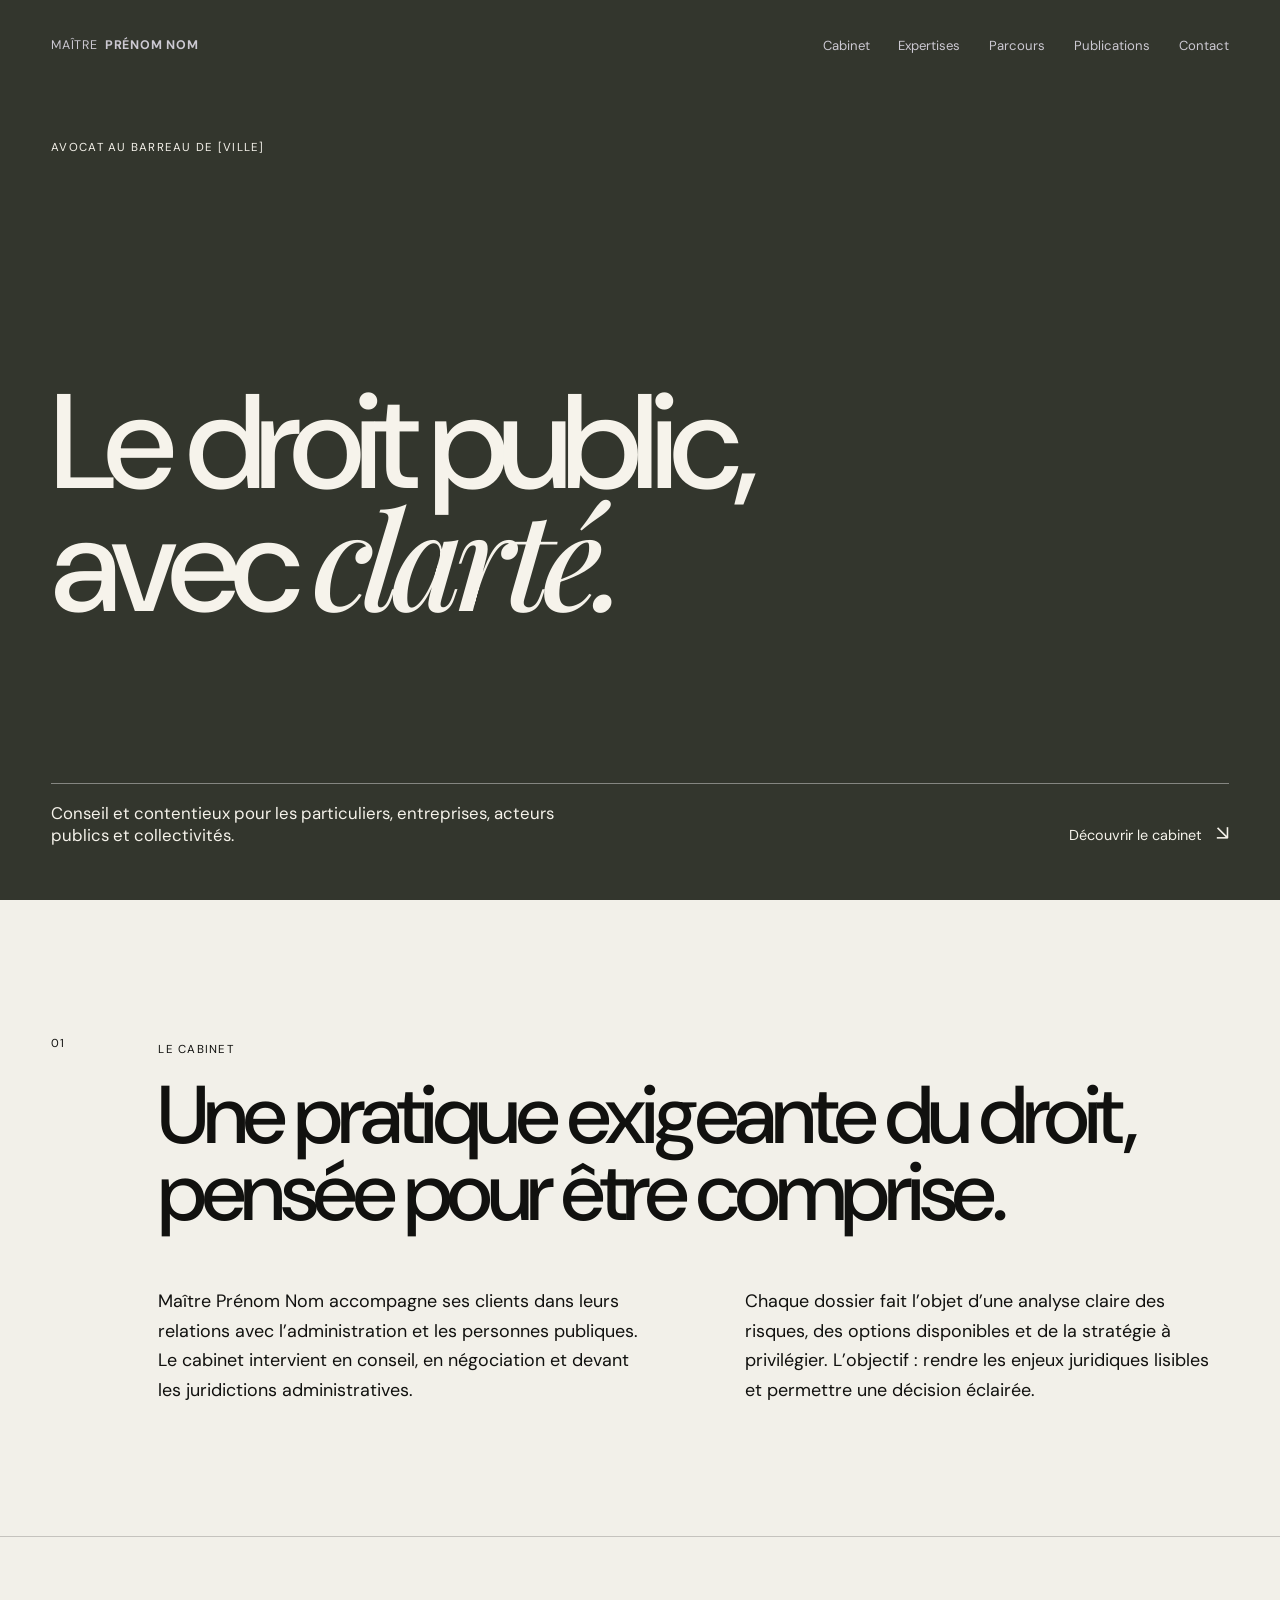
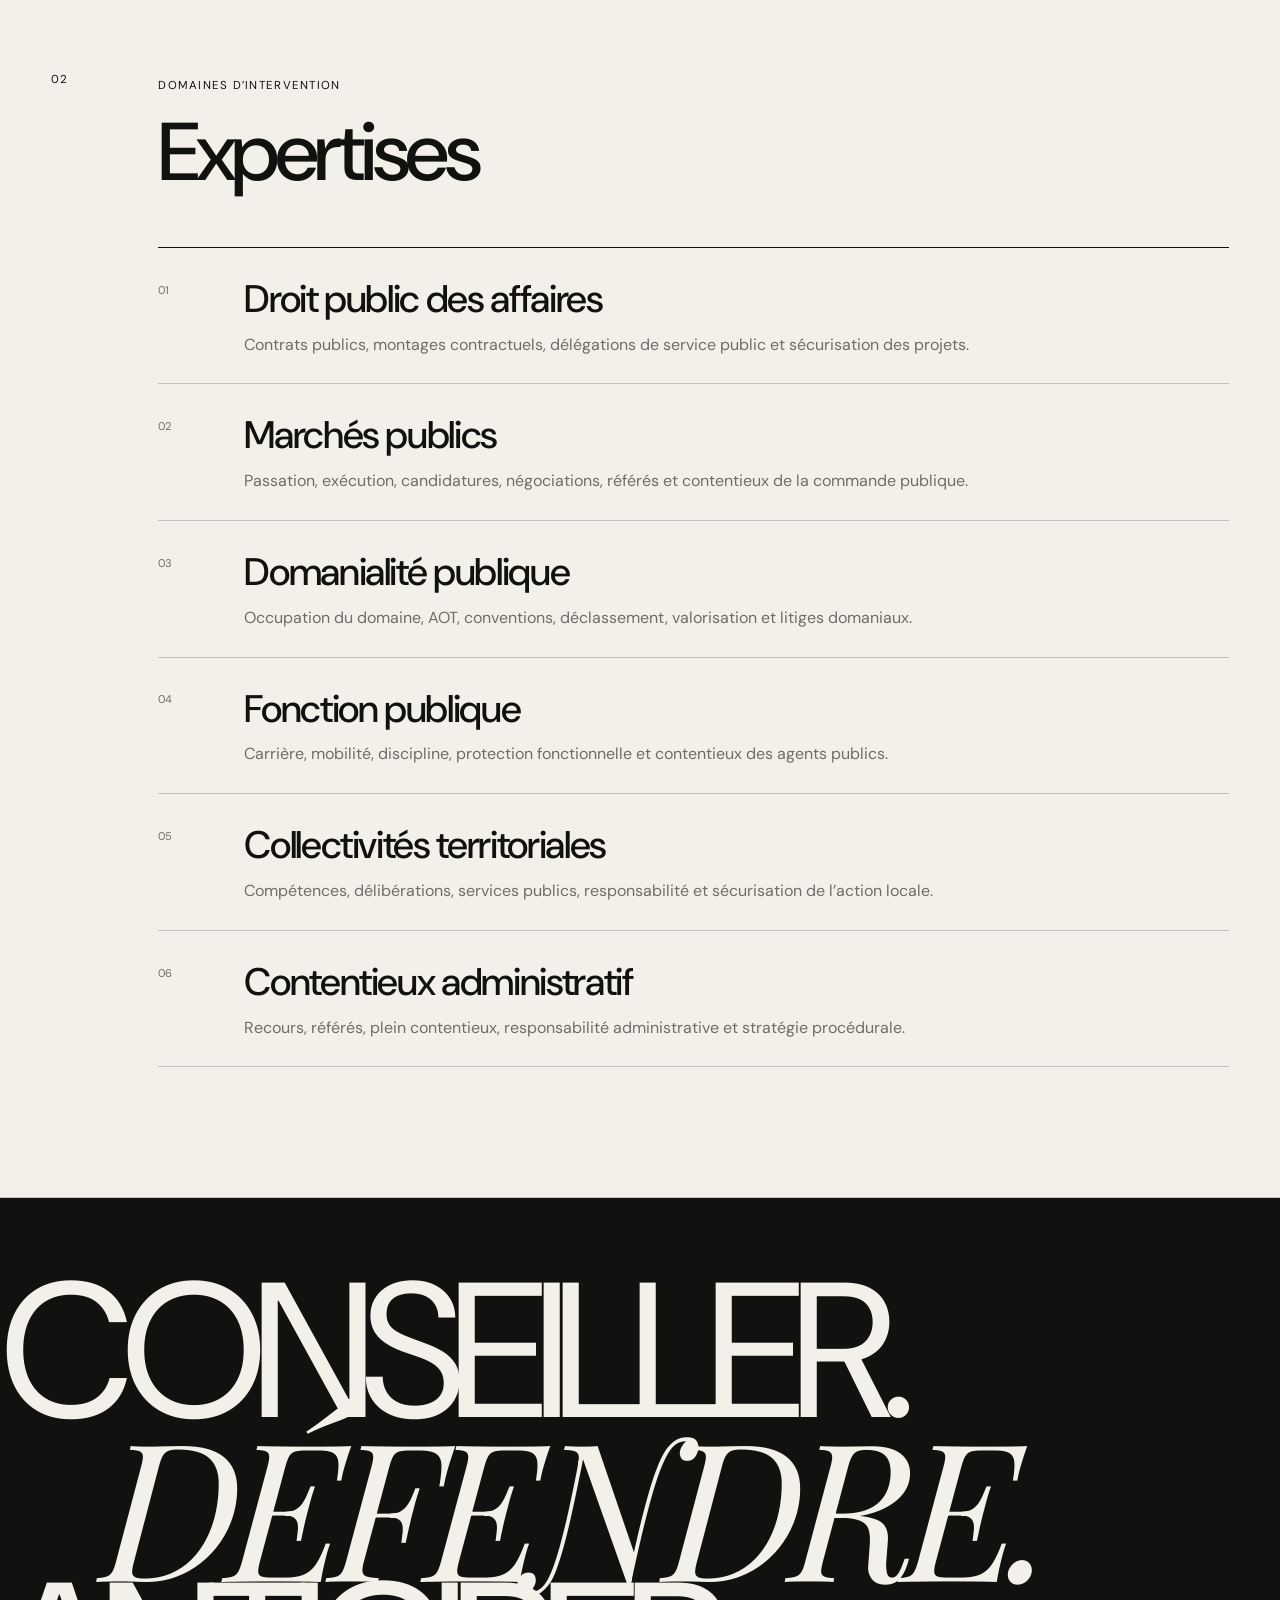
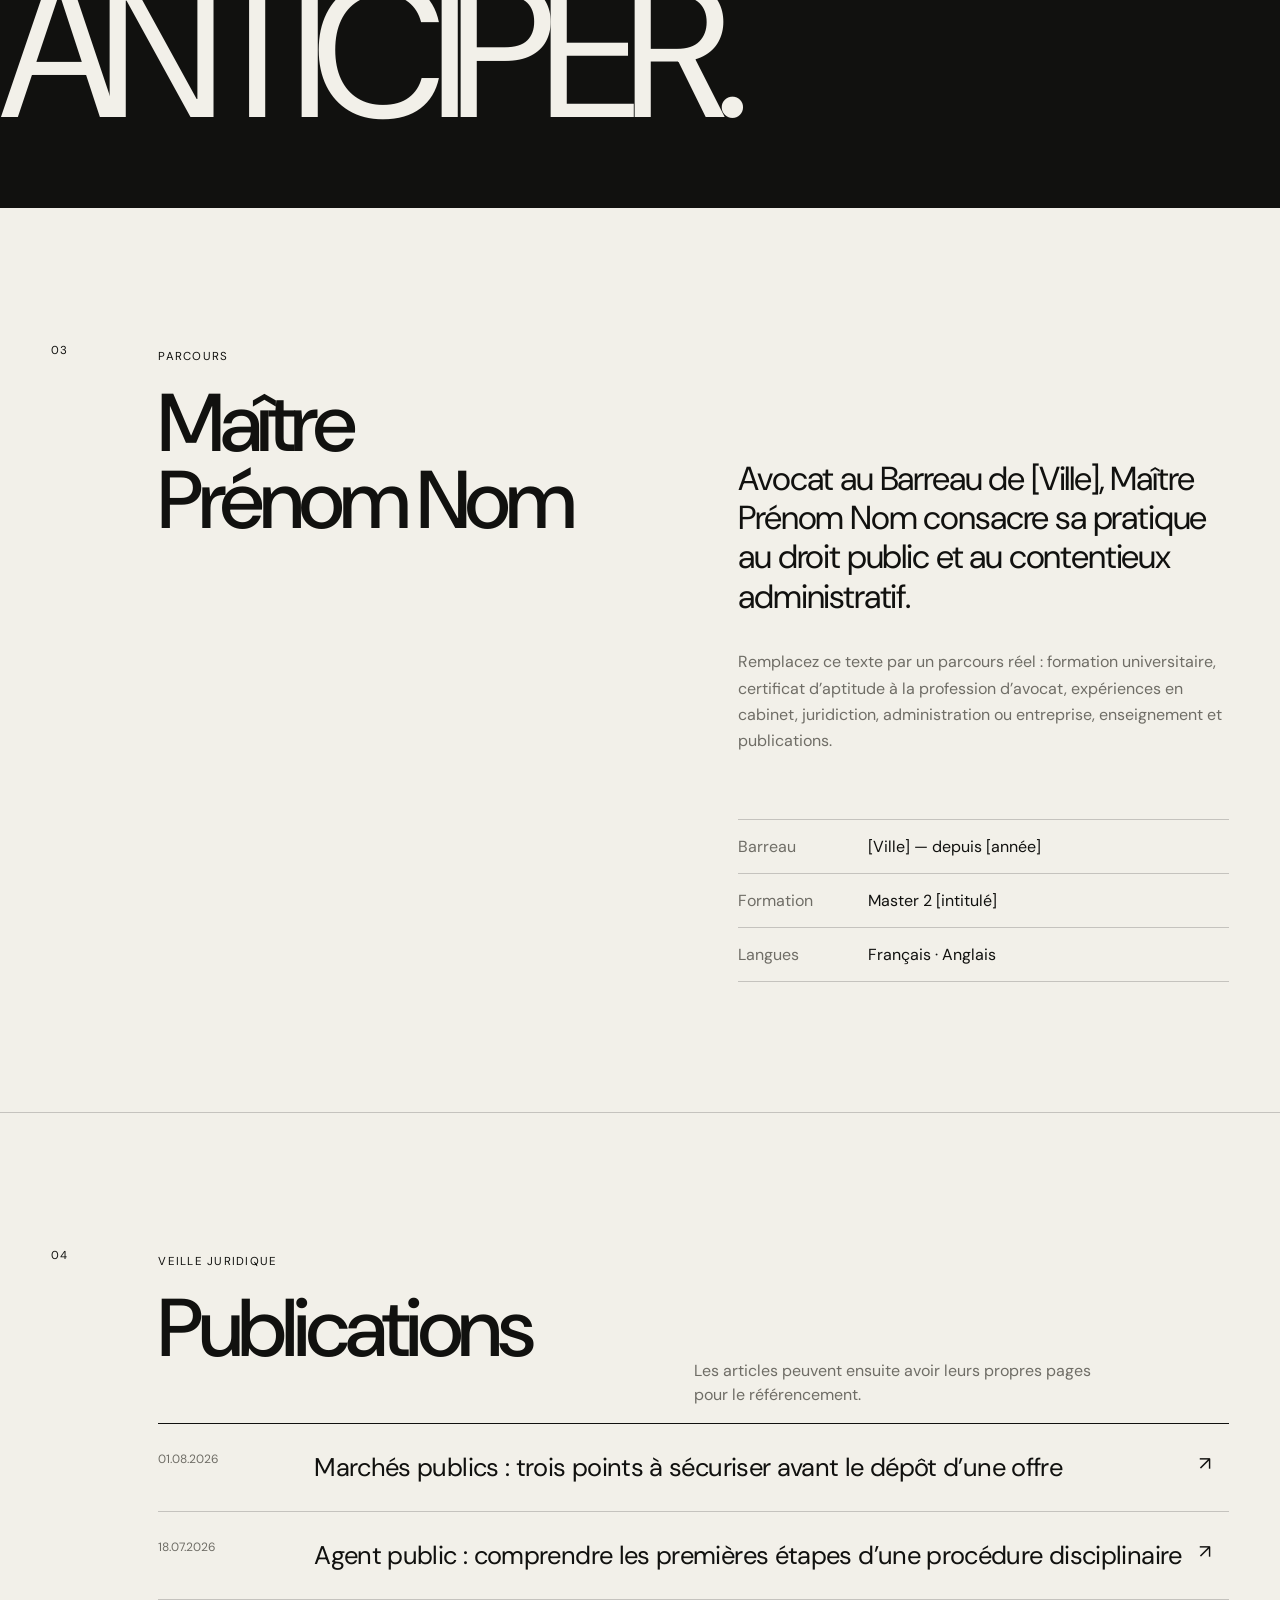
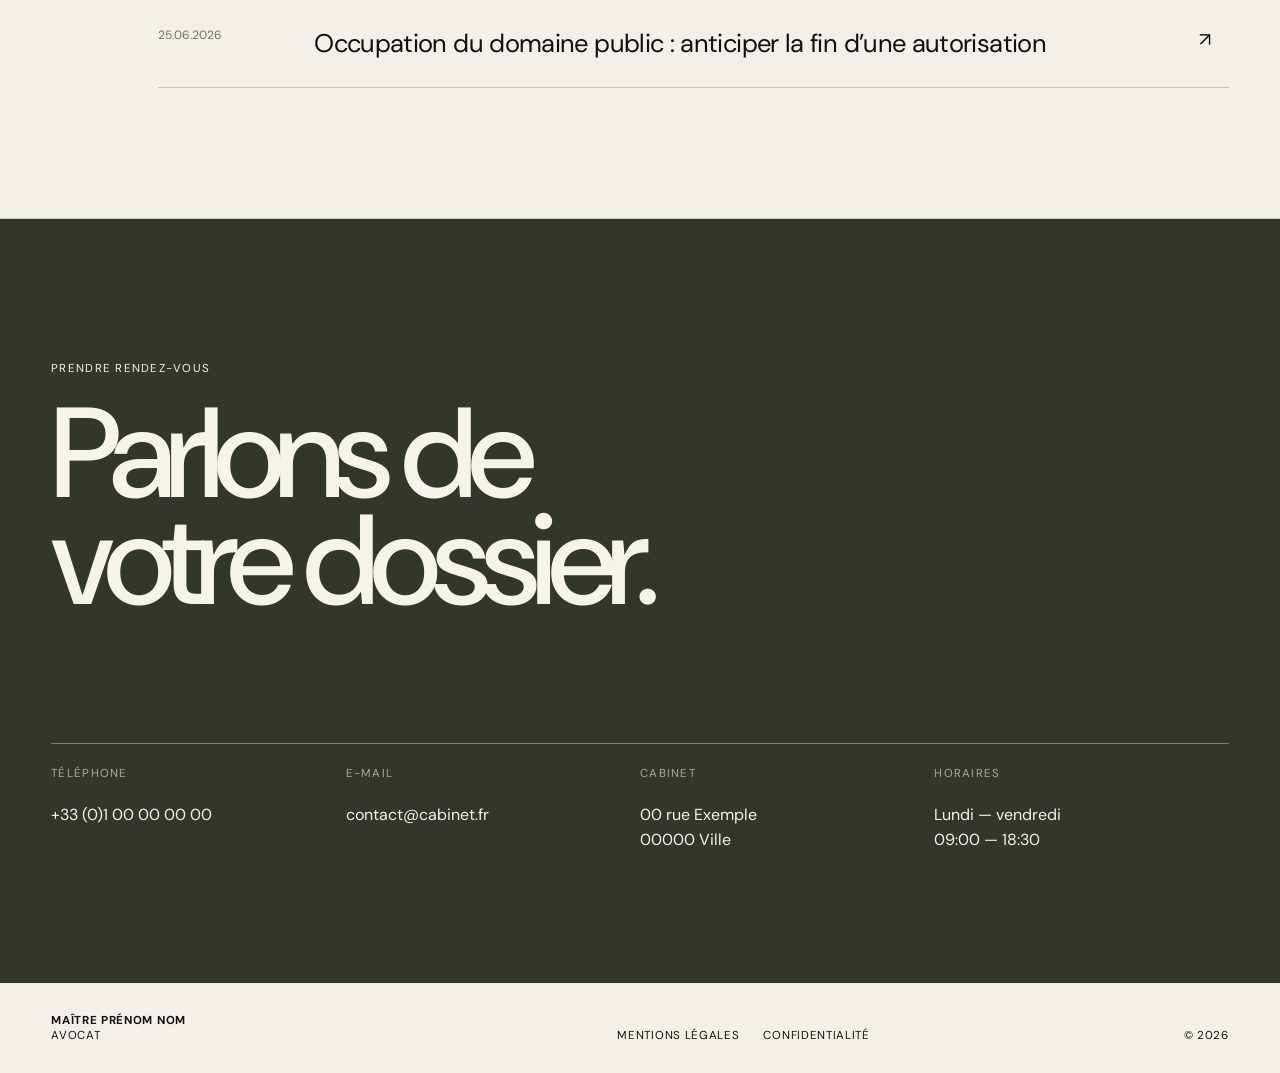
==== index.html @ c03c0d35 "Add files via upload" ====
<!doctype html>
<html lang="fr">
<head>
  <meta charset="utf-8">
  <meta name="viewport" content="width=device-width,initial-scale=1">
  <meta name="description" content="Cabinet de Maître Prénom Nom, avocat au Barreau de [Ville]. Conseil et contentieux en droit public.">
  <title>Maître Prénom Nom — Avocat en droit public</title>
  <link rel="stylesheet" href="assets/css/style.css">
</head>
<body>
  <a class="skip-link" href="#contenu">Aller au contenu</a>

  <header class="site-header">
    <a class="brand" href="#accueil" aria-label="Retour à l'accueil">
      <span>MAÎTRE</span>
      <strong>PRÉNOM NOM</strong>
    </a>

    <button class="menu-toggle" type="button" aria-expanded="false" aria-controls="navigation">
      <span>Menu</span>
    </button>

    <nav id="navigation" class="navigation" aria-label="Navigation principale">
      <a href="#cabinet">Cabinet</a>
      <a href="#expertises">Expertises</a>
      <a href="#parcours">Parcours</a>
      <a href="#publications">Publications</a>
      <a href="#contact">Contact</a>
    </nav>
  </header>

  <main id="contenu">
    <section id="accueil" class="hero">
      <div class="eyebrow">AVOCAT AU BARREAU DE [VILLE]</div>
      <h1>
        Le droit public,<br>
        avec <em>clarté.</em>
      </h1>
      <div class="hero-bottom">
        <p>
          Conseil et contentieux pour les particuliers, entreprises,
          acteurs publics et collectivités.
        </p>
        <a class="arrow-link" href="#expertises">Découvrir le cabinet <span>↘</span></a>
      </div>
    </section>

    <section id="cabinet" class="section section-intro">
      <div class="section-index">01</div>
      <div class="section-content">
        <p class="kicker">Le cabinet</p>
        <h2>Une pratique exigeante du droit, pensée pour être comprise.</h2>
        <div class="two-cols">
          <p>
            Maître Prénom Nom accompagne ses clients dans leurs relations avec
            l’administration et les personnes publiques. Le cabinet intervient
            en conseil, en négociation et devant les juridictions administratives.
          </p>
          <p>
            Chaque dossier fait l’objet d’une analyse claire des risques, des
            options disponibles et de la stratégie à privilégier. L’objectif :
            rendre les enjeux juridiques lisibles et permettre une décision éclairée.
          </p>
        </div>
      </div>
    </section>

    <section id="expertises" class="section expertise-section">
      <div class="section-index">02</div>
      <div class="section-content">
        <p class="kicker">Domaines d’intervention</p>
        <h2>Expertises</h2>

        <div class="expertise-list">
          <article class="expertise">
            <span class="expertise-no">01</span>
            <div>
              <h3>Droit public des affaires</h3>
              <p>Contrats publics, montages contractuels, délégations de service public et sécurisation des projets.</p>
            </div>
          </article>

          <article class="expertise">
            <span class="expertise-no">02</span>
            <div>
              <h3>Marchés publics</h3>
              <p>Passation, exécution, candidatures, négociations, référés et contentieux de la commande publique.</p>
            </div>
          </article>

          <article class="expertise">
            <span class="expertise-no">03</span>
            <div>
              <h3>Domanialité publique</h3>
              <p>Occupation du domaine, AOT, conventions, déclassement, valorisation et litiges domaniaux.</p>
            </div>
          </article>

          <article class="expertise">
            <span class="expertise-no">04</span>
            <div>
              <h3>Fonction publique</h3>
              <p>Carrière, mobilité, discipline, protection fonctionnelle et contentieux des agents publics.</p>
            </div>
          </article>

          <article class="expertise">
            <span class="expertise-no">05</span>
            <div>
              <h3>Collectivités territoriales</h3>
              <p>Compétences, délibérations, services publics, responsabilité et sécurisation de l’action locale.</p>
            </div>
          </article>

          <article class="expertise">
            <span class="expertise-no">06</span>
            <div>
              <h3>Contentieux administratif</h3>
              <p>Recours, référés, plein contentieux, responsabilité administrative et stratégie procédurale.</p>
            </div>
          </article>
        </div>
      </div>
    </section>

    <section class="statement" aria-label="Méthode du cabinet">
      <p>CONSEILLER.</p>
      <p>DÉFENDRE.</p>
      <p>ANTICIPER.</p>
    </section>

    <section id="parcours" class="section profile-section">
      <div class="section-index">03</div>
      <div class="section-content profile-grid">
        <div>
          <p class="kicker">Parcours</p>
          <h2>Maître<br>Prénom Nom</h2>
        </div>

        <div class="profile-copy">
          <p class="lead">
            Avocat au Barreau de [Ville], Maître Prénom Nom consacre sa pratique
            au droit public et au contentieux administratif.
          </p>
          <p>
            Remplacez ce texte par un parcours réel : formation universitaire,
            certificat d’aptitude à la profession d’avocat, expériences en cabinet,
            juridiction, administration ou entreprise, enseignement et publications.
          </p>

          <dl class="facts">
            <div>
              <dt>Barreau</dt>
              <dd>[Ville] — depuis [année]</dd>
            </div>
            <div>
              <dt>Formation</dt>
              <dd>Master 2 [intitulé]</dd>
            </div>
            <div>
              <dt>Langues</dt>
              <dd>Français · Anglais</dd>
            </div>
          </dl>
        </div>
      </div>
    </section>

    <section id="publications" class="section publications-section">
      <div class="section-index">04</div>
      <div class="section-content">
        <div class="section-heading-row">
          <div>
            <p class="kicker">Veille juridique</p>
            <h2>Publications</h2>
          </div>
          <p class="small-note">Les articles peuvent ensuite avoir leurs propres pages pour le référencement.</p>
        </div>

        <div class="publication-list">
          <a class="publication" href="#" aria-label="Article exemple 1">
            <time datetime="2026-08-01">01.08.2026</time>
            <span>Marchés publics : trois points à sécuriser avant le dépôt d’une offre</span>
            <b>↗</b>
          </a>
          <a class="publication" href="#" aria-label="Article exemple 2">
            <time datetime="2026-07-18">18.07.2026</time>
            <span>Agent public : comprendre les premières étapes d’une procédure disciplinaire</span>
            <b>↗</b>
          </a>
          <a class="publication" href="#" aria-label="Article exemple 3">
            <time datetime="2026-06-25">25.06.2026</time>
            <span>Occupation du domaine public : anticiper la fin d’une autorisation</span>
            <b>↗</b>
          </a>
        </div>
      </div>
    </section>

    <section id="contact" class="contact-section">
      <p class="kicker">Prendre rendez-vous</p>
      <h2>Parlons de<br>votre dossier.</h2>

      <div class="contact-grid">
        <div>
          <span class="contact-label">Téléphone</span>
          <a href="tel:+33100000000">+33 (0)1 00 00 00 00</a>
        </div>
        <div>
          <span class="contact-label">E-mail</span>
          <a href="mailto:contact@cabinet.fr">contact@cabinet.fr</a>
        </div>
        <div>
          <span class="contact-label">Cabinet</span>
          <address>00 rue Exemple<br>00000 Ville</address>
        </div>
        <div>
          <span class="contact-label">Horaires</span>
          <p>Lundi — vendredi<br>09:00 — 18:30</p>
        </div>
      </div>
    </section>
  </main>

  <footer class="site-footer">
    <div>
      <strong>MAÎTRE PRÉNOM NOM</strong>
      <span>AVOCAT</span>
    </div>
    <div class="footer-links">
      <a href="mentions-legales.html">Mentions légales</a>
      <a href="confidentialite.html">Confidentialité</a>
    </div>
    <div>© <span id="year"></span></div>
  </footer>

  <script src="assets/js/main.js"></script>
</body>
</html>
---- assets/css/style.css ----
@import url('https://fonts.googleapis.com/css2?family=DM+Sans:wght@400;500;600&family=Playfair+Display:ital,wght@1,500&display=swap');

:root{
  --paper:#f2f0e9;
  --ink:#11110f;
  --muted:#6f6d66;
  --line:rgba(17,17,15,.20);
  --accent:#33362d;
  --max:1480px;
}

*{box-sizing:border-box}
html{scroll-behavior:smooth}
body{
  margin:0;
  background:var(--paper);
  color:var(--ink);
  font-family:"DM Sans",Arial,sans-serif;
  -webkit-font-smoothing:antialiased;
}
a{color:inherit;text-decoration:none}
button{font:inherit}
::selection{background:var(--ink);color:var(--paper)}
.skip-link{
  position:fixed;left:1rem;top:-100px;z-index:100;
  background:var(--ink);color:var(--paper);padding:.75rem 1rem;
}
.skip-link:focus{top:1rem}

.site-header{
  position:fixed;
  z-index:20;
  top:0;left:0;right:0;
  height:90px;
  display:grid;
  grid-template-columns:1fr auto;
  align-items:center;
  padding:0 clamp(22px,4vw,64px);
  mix-blend-mode:difference;
  color:white;
}
.brand{
  display:flex;gap:.45rem;align-items:baseline;
  font-size:.78rem;letter-spacing:.06em;
}
.brand strong{font-size:.78rem}
.navigation{display:flex;gap:1.8rem;font-size:.82rem}
.navigation a{position:relative}
.navigation a::after{
  content:"";position:absolute;left:0;bottom:-5px;width:100%;height:1px;
  background:currentColor;transform:scaleX(0);transform-origin:right;
  transition:transform .25s ease;
}
.navigation a:hover::after{transform:scaleX(1);transform-origin:left}
.menu-toggle{display:none;border:0;background:none;color:inherit}

.hero{
  min-height:100svh;
  padding:140px clamp(22px,4vw,64px) 54px;
  display:flex;flex-direction:column;justify-content:space-between;
  background:var(--accent);color:#f6f3eb;
}
.eyebrow,.kicker,.section-index,.contact-label{
  text-transform:uppercase;letter-spacing:.11em;font-size:.72rem;
}
.hero h1{
  margin:8vh 0 0;
  max-width:1200px;
  font-size:clamp(4.2rem,10.5vw,10.5rem);
  line-height:.84;
  letter-spacing:-.065em;
  font-weight:500;
}
.hero h1 em{
  font-family:"Playfair Display",Georgia,serif;
  font-weight:500;
}
.hero-bottom{
  display:grid;grid-template-columns:1fr 1fr;gap:3rem;
  align-items:end;border-top:1px solid rgba(255,255,255,.4);padding-top:18px;
}
.hero-bottom p{max-width:540px;margin:0;font-size:1.05rem}
.arrow-link{justify-self:end;font-size:.9rem}
.arrow-link span{font-size:1.3rem;margin-left:.6rem}

.section{
  max-width:var(--max);
  margin:auto;
  padding:130px clamp(22px,4vw,64px);
  display:grid;grid-template-columns:minmax(60px,1fr) minmax(0,10fr);
  border-bottom:1px solid var(--line);
}
.section-index{padding-top:.35rem}
.section-content h2{
  font-size:clamp(3rem,6.4vw,7rem);
  line-height:.94;letter-spacing:-.055em;font-weight:500;
  margin:1.3rem 0 3.5rem;
  max-width:1050px;
}
.two-cols{
  display:grid;grid-template-columns:1fr 1fr;gap:clamp(35px,8vw,130px);
  font-size:1.12rem;line-height:1.65;
}
.two-cols p{margin:0}

.expertise-list{border-top:1px solid var(--ink)}
.expertise{
  display:grid;grid-template-columns:70px minmax(0,1fr);
  gap:1rem;padding:26px 0;border-bottom:1px solid var(--line);
}
.expertise-no{font-size:.7rem;color:var(--muted);padding-top:.55rem}
.expertise h3{
  margin:0 0 .55rem;font-size:clamp(1.6rem,3vw,3.5rem);
  font-weight:500;letter-spacing:-.035em;
}
.expertise p{margin:0;max-width:760px;color:var(--muted);line-height:1.55}

.statement{
  overflow:hidden;padding:80px 0;background:var(--ink);color:var(--paper);
}
.statement p{
  margin:0;
  font-size:clamp(5rem,15vw,15rem);
  line-height:.78;
  letter-spacing:-.07em;
  white-space:nowrap;
}
.statement p:nth-child(2){
  font-family:"Playfair Display",Georgia,serif;font-style:italic;
  transform:translateX(8vw);
}

.profile-grid{display:grid;grid-template-columns:1fr 1fr;gap:7vw}
.profile-copy{padding-top:5.5rem}
.lead{font-size:clamp(1.6rem,2.6vw,3rem);line-height:1.18;letter-spacing:-.035em}
.profile-copy>p:not(.lead){line-height:1.65;color:var(--muted);max-width:660px}
.facts{margin:4rem 0 0;border-top:1px solid var(--line)}
.facts div{display:grid;grid-template-columns:130px 1fr;padding:1rem 0;border-bottom:1px solid var(--line)}
.facts dt{color:var(--muted)}
.facts dd{margin:0}

.section-heading-row{display:grid;grid-template-columns:1fr 1fr;align-items:end}
.small-note{max-width:420px;color:var(--muted);line-height:1.5}
.publication-list{border-top:1px solid var(--ink)}
.publication{
  display:grid;grid-template-columns:140px 1fr 30px;gap:1rem;
  padding:27px 0;border-bottom:1px solid var(--line);align-items:start;
}
.publication time{font-size:.75rem;color:var(--muted)}
.publication span{font-size:clamp(1.25rem,2vw,2rem);letter-spacing:-.025em}
.publication b{font-weight:400;font-size:1.2rem}

.contact-section{
  background:var(--accent);color:#f6f3eb;
  padding:130px clamp(22px,4vw,64px);
}
.contact-section h2{
  margin:1.5rem 0 8rem;
  font-size:clamp(4.2rem,10vw,10rem);
  line-height:.84;letter-spacing:-.07em;font-weight:500;
}
.contact-grid{
  display:grid;grid-template-columns:repeat(4,1fr);
  border-top:1px solid rgba(255,255,255,.35);
}
.contact-grid>div{padding:22px 28px 0 0}
.contact-label{display:block;opacity:.62;margin-bottom:1.4rem}
.contact-grid a,.contact-grid p,.contact-grid address{font-size:1rem;line-height:1.55;font-style:normal;margin:0}

.site-footer{
  padding:30px clamp(22px,4vw,64px);
  display:grid;grid-template-columns:1fr 1fr auto;gap:2rem;
  align-items:end;font-size:.72rem;letter-spacing:.06em;text-transform:uppercase;
}
.site-footer>div:first-child{display:flex;flex-direction:column}
.footer-links{display:flex;gap:1.5rem}

.legal-page{
  max-width:900px;margin:auto;padding:150px 24px 100px;line-height:1.7;
}
.legal-page h1{font-size:clamp(3rem,7vw,6rem);letter-spacing:-.055em;line-height:.9}
.legal-page h2{margin-top:3rem}
.legal-page a{text-decoration:underline}

@media(max-width:850px){
  .site-header{height:72px}
  .menu-toggle{display:block;position:relative;z-index:22}
  .navigation{
    display:none;position:fixed;inset:0;background:var(--ink);
    color:white;padding:120px 24px 40px;flex-direction:column;
    gap:1rem;font-size:clamp(2rem,9vw,4rem);mix-blend-mode:normal;
  }
  .navigation.is-open{display:flex}
  .hero{padding-top:110px}
  .hero-bottom,.two-cols,.profile-grid,.section-heading-row{grid-template-columns:1fr}
  .hero-bottom{gap:1.5rem}
  .arrow-link{justify-self:start}
  .section{grid-template-columns:1fr;padding-top:85px;padding-bottom:85px}
  .section-index{margin-bottom:3rem}
  .section-content h2{margin-bottom:2.5rem}
  .profile-copy{padding-top:0}
  .section-heading-row{gap:0}
  .contact-grid{grid-template-columns:1fr 1fr;gap:3rem 1rem}
  .contact-section h2{margin-bottom:5rem}
  .publication{grid-template-columns:90px 1fr 20px}
}
@media(max-width:520px){
  .brand span{display:none}
  .hero h1{font-size:clamp(3.5rem,18vw,6rem)}
  .expertise{grid-template-columns:45px 1fr}
  .publication{grid-template-columns:1fr 25px}
  .publication time{grid-column:1/-1}
  .contact-grid{grid-template-columns:1fr}
  .site-footer{grid-template-columns:1fr;align-items:start}
}
@media(prefers-reduced-motion:reduce){
  html{scroll-behavior:auto}
  *{transition:none!important}
}
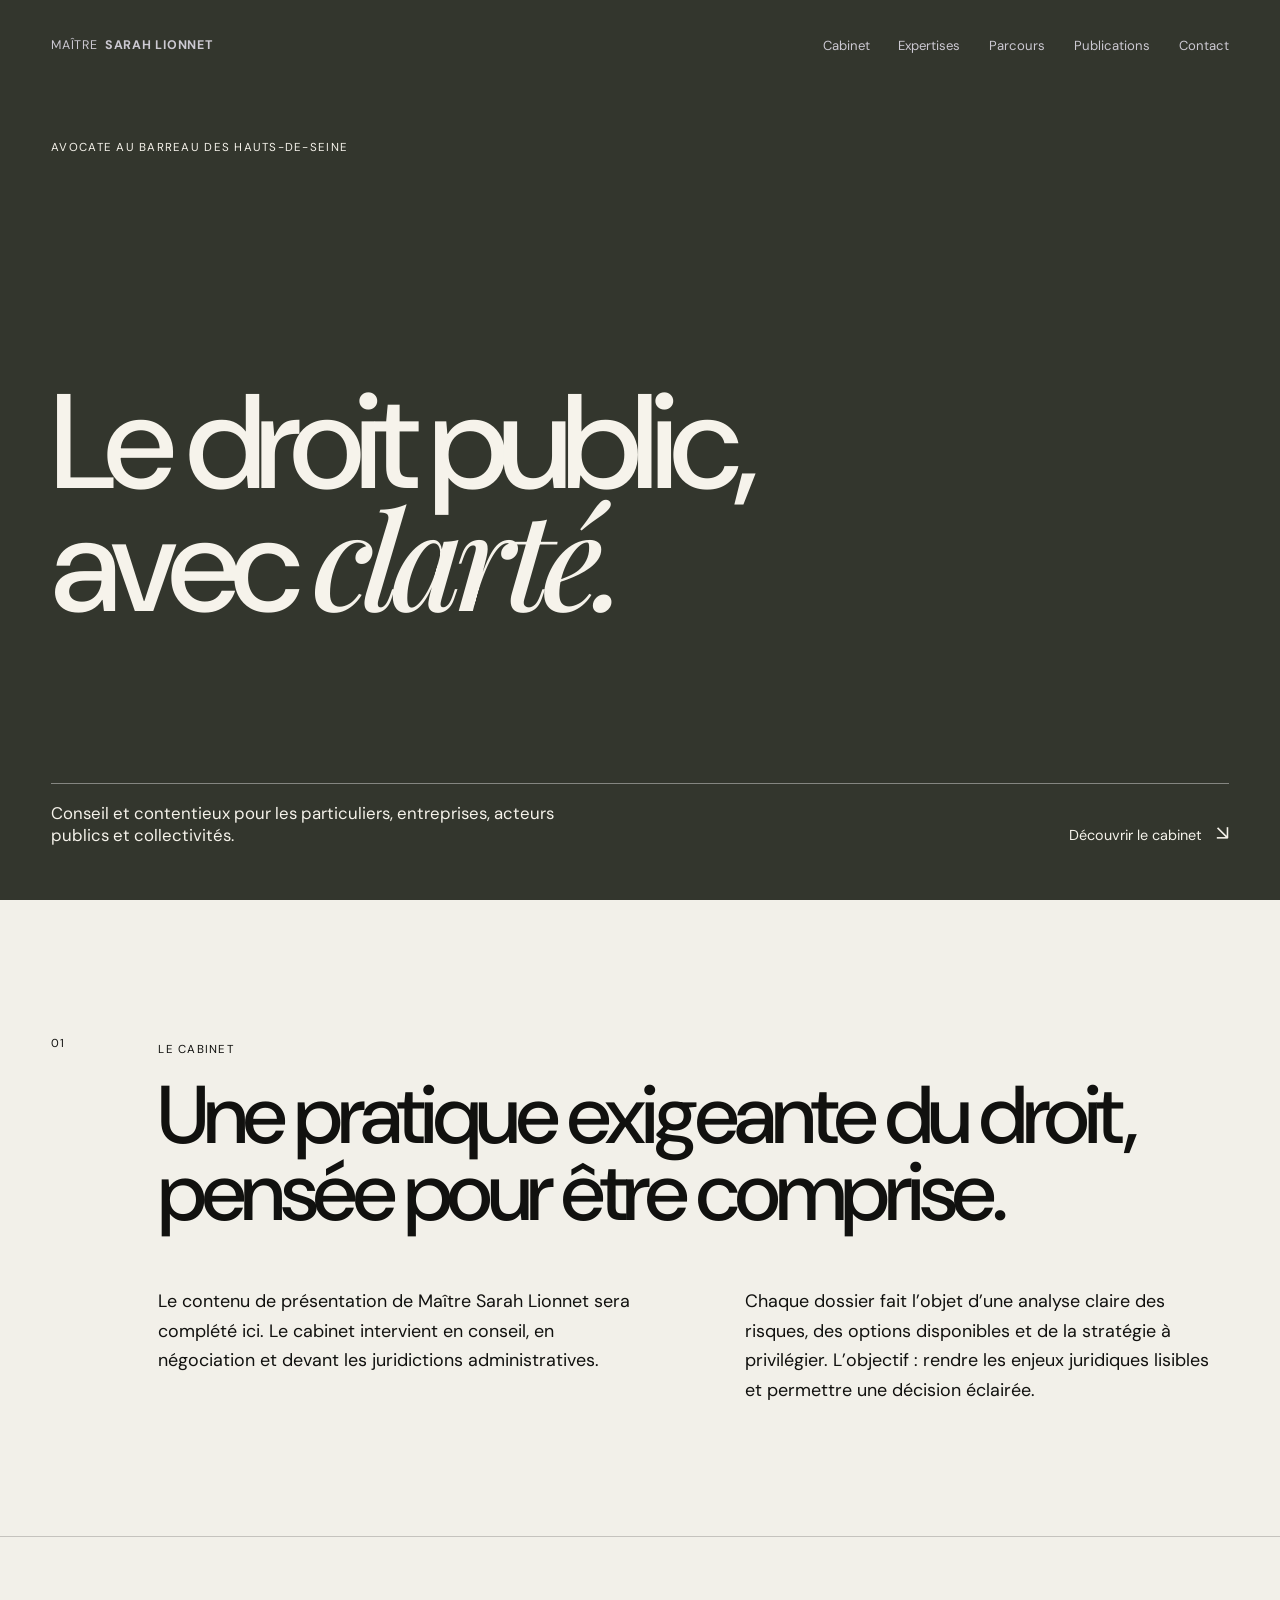
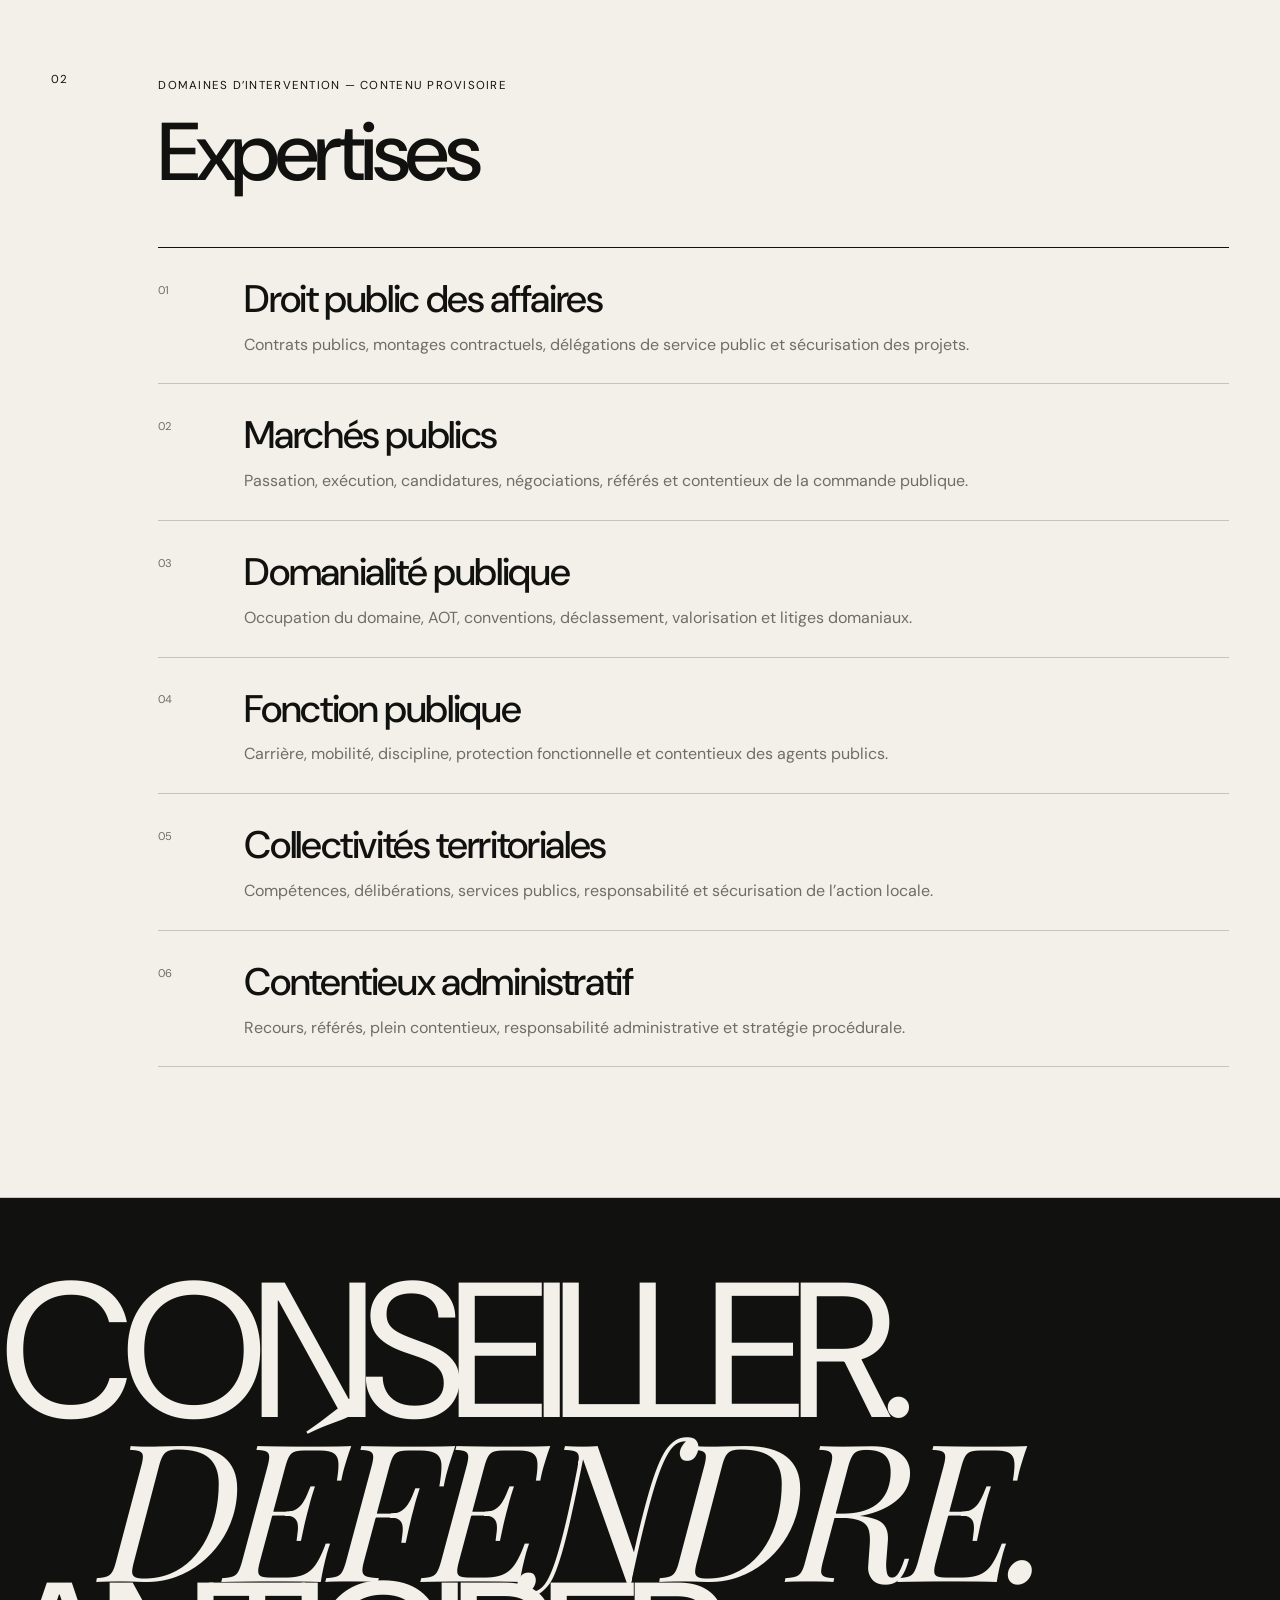
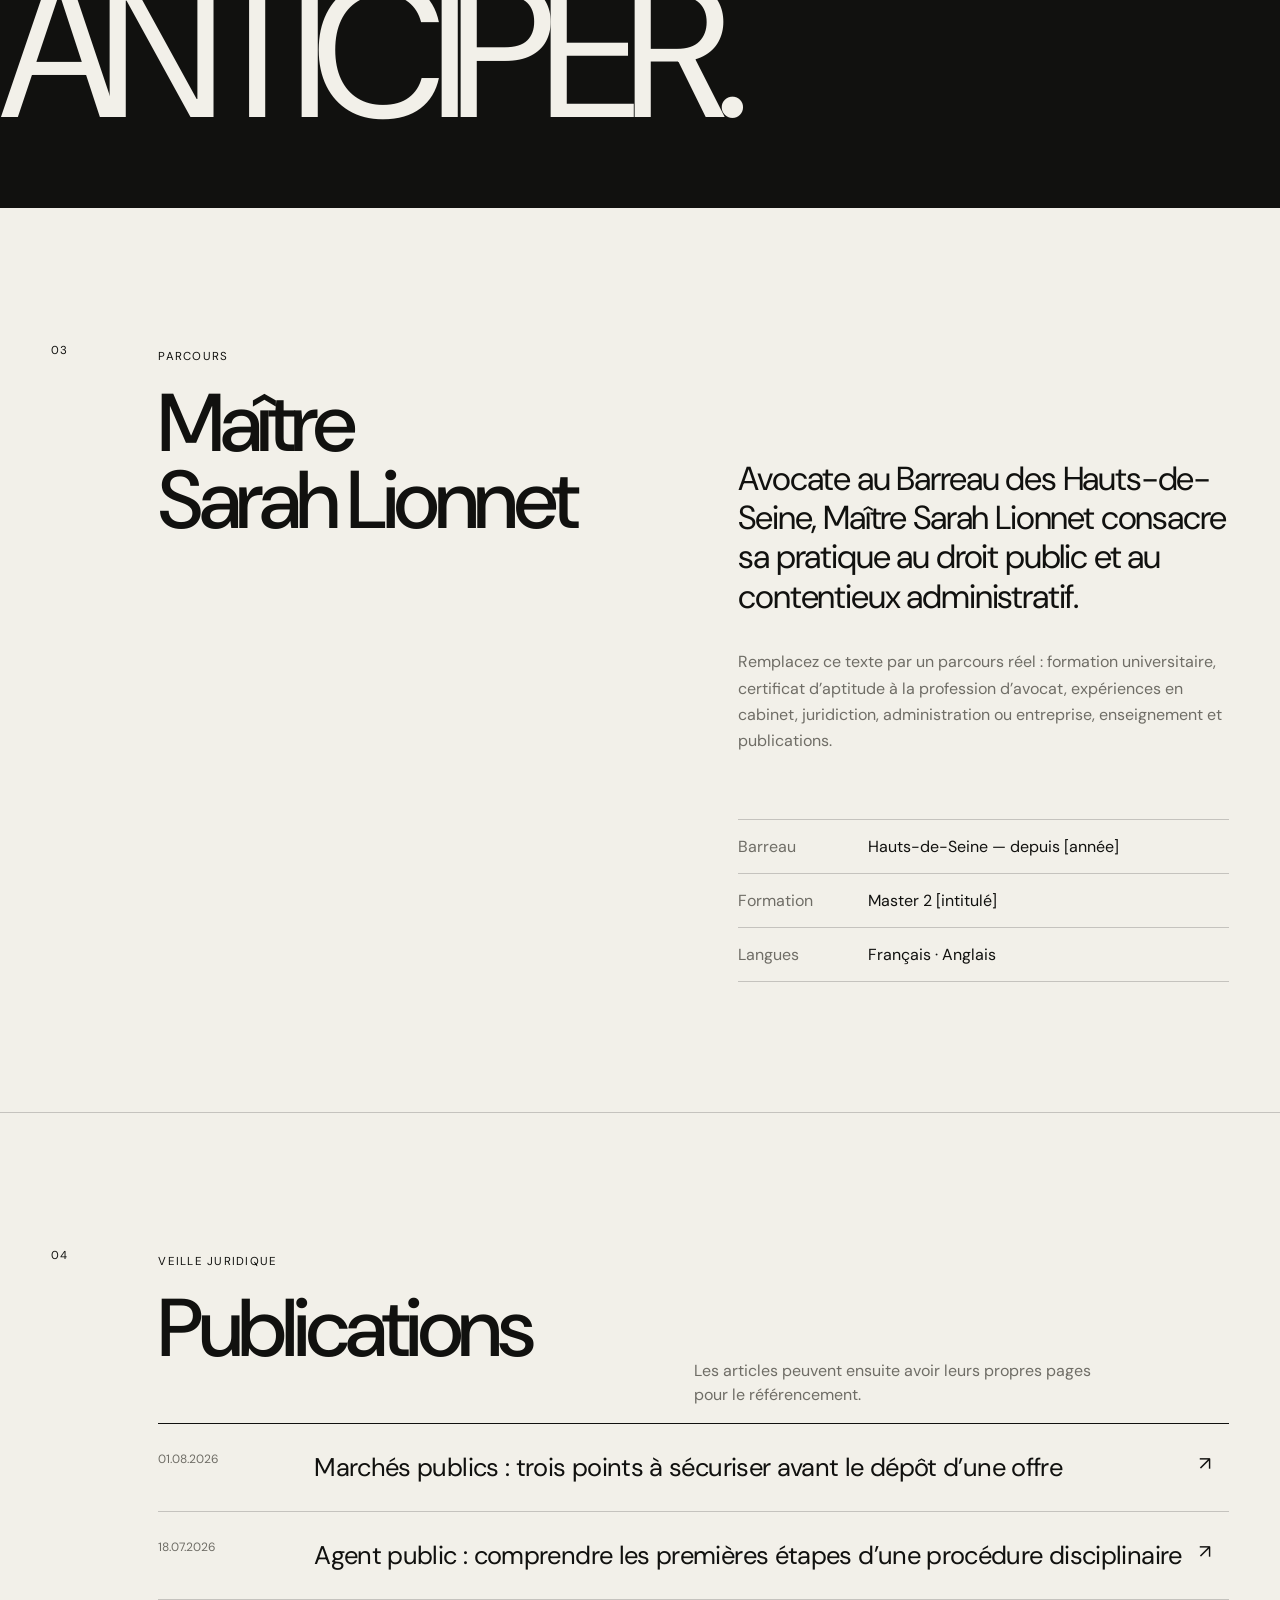
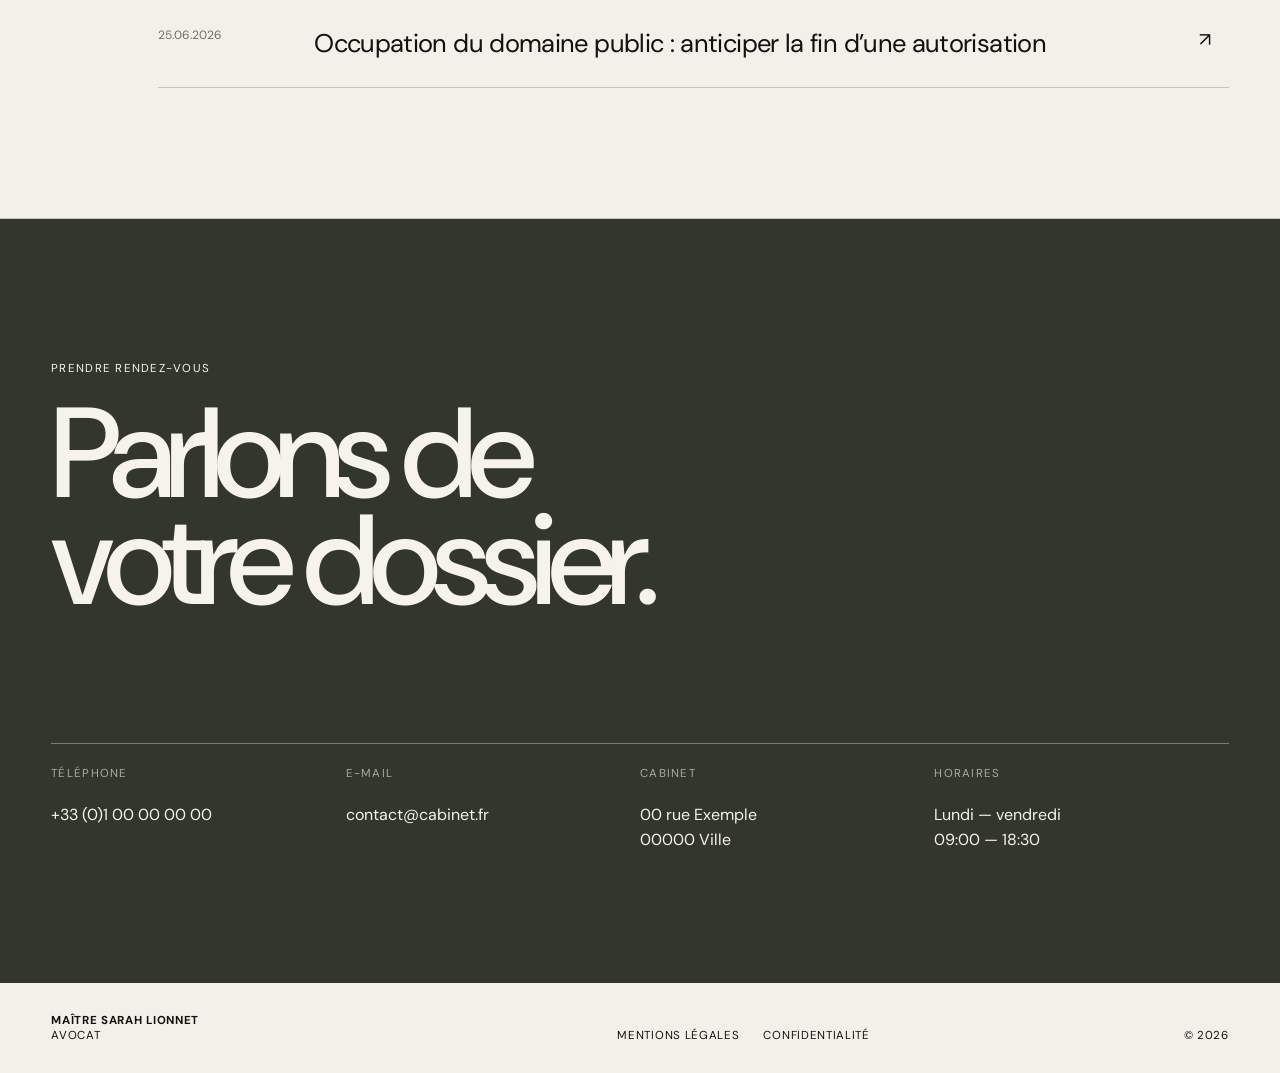
==== commit 6b912ff3: "Update index.html" ====
--- a/index.html
+++ b/index.html
@@ -3,8 +3,8 @@
 <head>
   <meta charset="utf-8">
   <meta name="viewport" content="width=device-width,initial-scale=1">
-  <meta name="description" content="Cabinet de Maître Prénom Nom, avocat au Barreau de [Ville]. Conseil et contentieux en droit public.">
-  <title>Maître Prénom Nom — Avocat en droit public</title>
+  <meta name="description" content="Site de Maître Sarah Lionnet, avocate au Barreau des Hauts-de-Seine.">
+  <title>Maître Sarah Lionnet — Avocate au Barreau des Hauts-de-Seine</title>
   <link rel="stylesheet" href="assets/css/style.css">
 </head>
 <body>
@@ -13,7 +13,7 @@
   <header class="site-header">
     <a class="brand" href="#accueil" aria-label="Retour à l'accueil">
       <span>MAÎTRE</span>
-      <strong>PRÉNOM NOM</strong>
+      <strong>SARAH LIONNET</strong>
     </a>
 
     <button class="menu-toggle" type="button" aria-expanded="false" aria-controls="navigation">
@@ -31,7 +31,7 @@
 
   <main id="contenu">
     <section id="accueil" class="hero">
-      <div class="eyebrow">AVOCAT AU BARREAU DE [VILLE]</div>
+      <div class="eyebrow">AVOCATE AU BARREAU DES HAUTS-DE-SEINE</div>
       <h1>
         Le droit public,<br>
         avec <em>clarté.</em>
@@ -52,8 +52,7 @@
         <h2>Une pratique exigeante du droit, pensée pour être comprise.</h2>
         <div class="two-cols">
           <p>
-            Maître Prénom Nom accompagne ses clients dans leurs relations avec
-            l’administration et les personnes publiques. Le cabinet intervient
+            Le contenu de présentation de Maître Sarah Lionnet sera complété ici. Le cabinet intervient
             en conseil, en négociation et devant les juridictions administratives.
           </p>
           <p>
@@ -68,7 +67,7 @@
     <section id="expertises" class="section expertise-section">
       <div class="section-index">02</div>
       <div class="section-content">
-        <p class="kicker">Domaines d’intervention</p>
+        <p class="kicker">Domaines d’intervention — contenu provisoire</p>
         <h2>Expertises</h2>
 
         <div class="expertise-list">
@@ -134,12 +133,12 @@
       <div class="section-content profile-grid">
         <div>
           <p class="kicker">Parcours</p>
-          <h2>Maître<br>Prénom Nom</h2>
+          <h2>Maître<br>Sarah Lionnet</h2>
         </div>
 
         <div class="profile-copy">
           <p class="lead">
-            Avocat au Barreau de [Ville], Maître Prénom Nom consacre sa pratique
+            Avocate au Barreau des Hauts-de-Seine, Maître Sarah Lionnet consacre sa pratique
             au droit public et au contentieux administratif.
           </p>
           <p>
@@ -151,7 +150,7 @@
           <dl class="facts">
             <div>
               <dt>Barreau</dt>
-              <dd>[Ville] — depuis [année]</dd>
+              <dd>Hauts-de-Seine — depuis [année]</dd>
             </div>
             <div>
               <dt>Formation</dt>
@@ -224,7 +223,7 @@
 
   <footer class="site-footer">
     <div>
-      <strong>MAÎTRE PRÉNOM NOM</strong>
+      <strong>MAÎTRE SARAH LIONNET</strong>
       <span>AVOCAT</span>
     </div>
     <div class="footer-links">
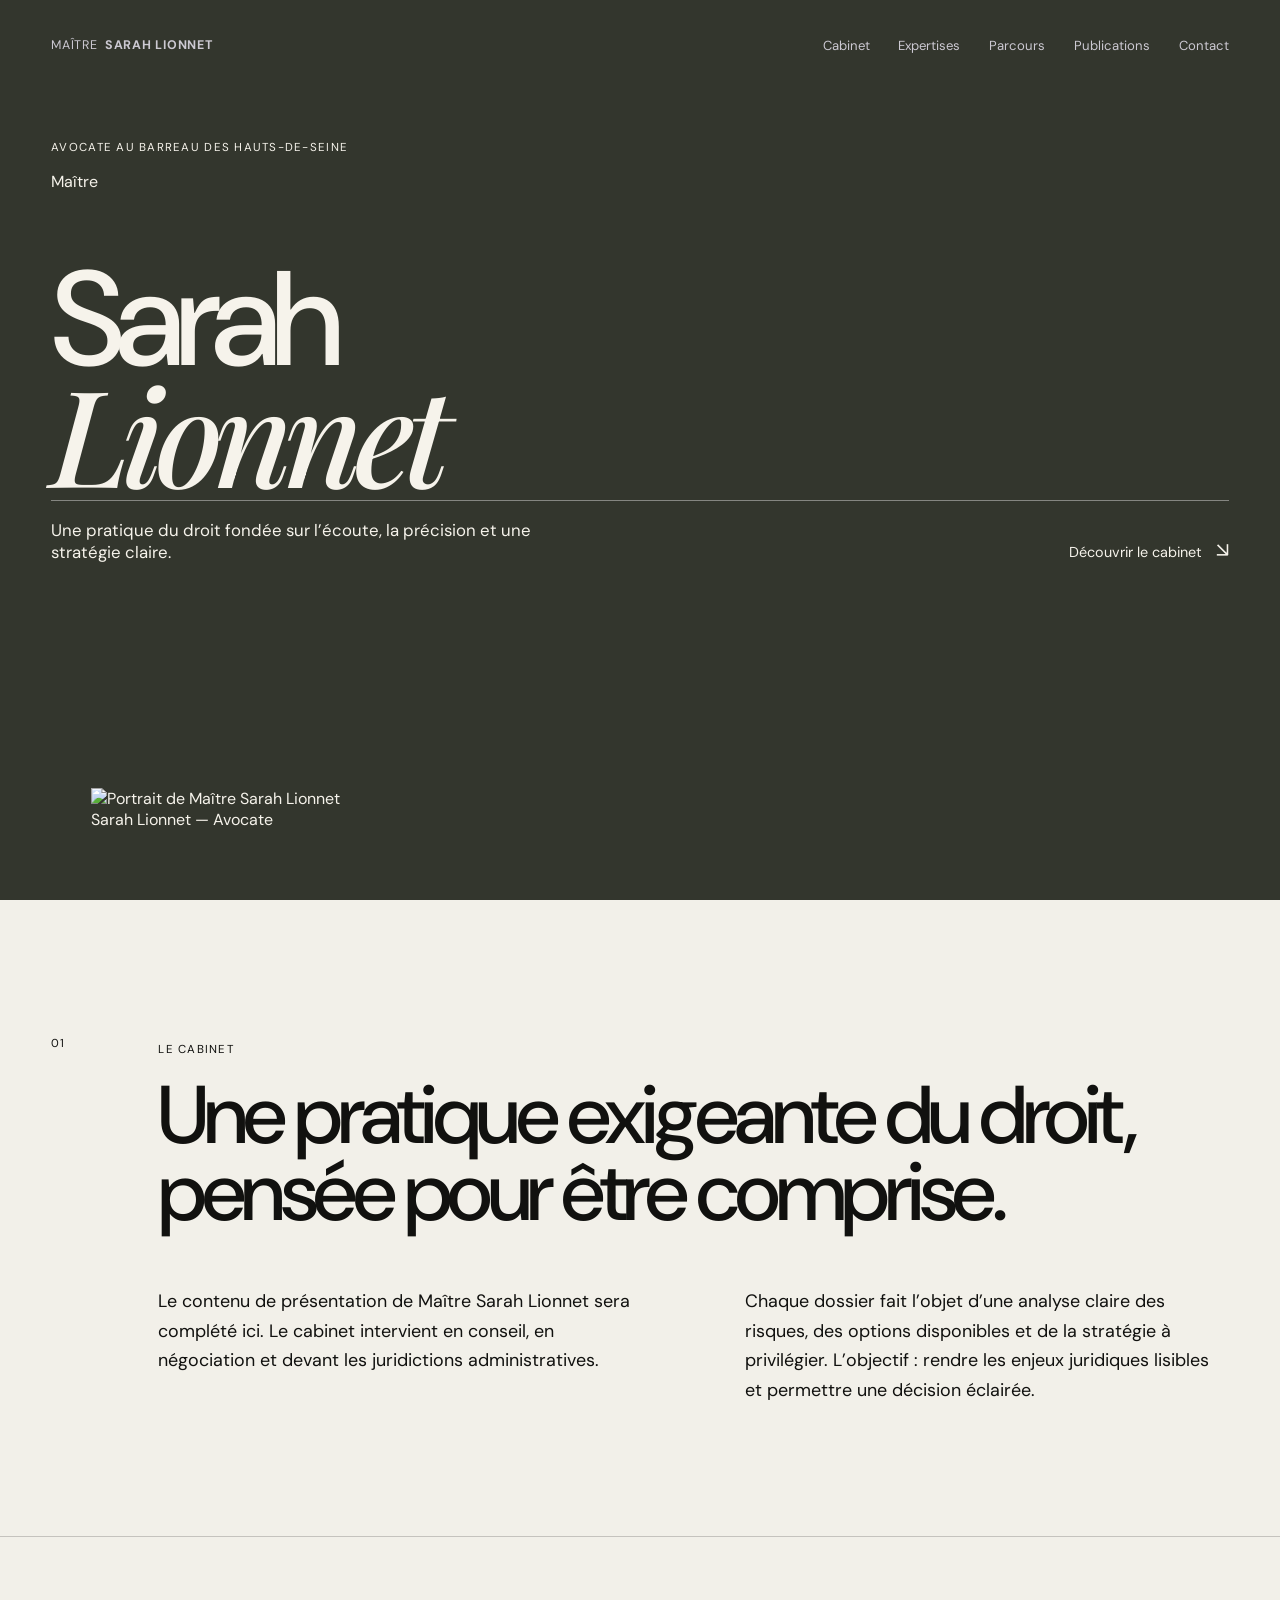
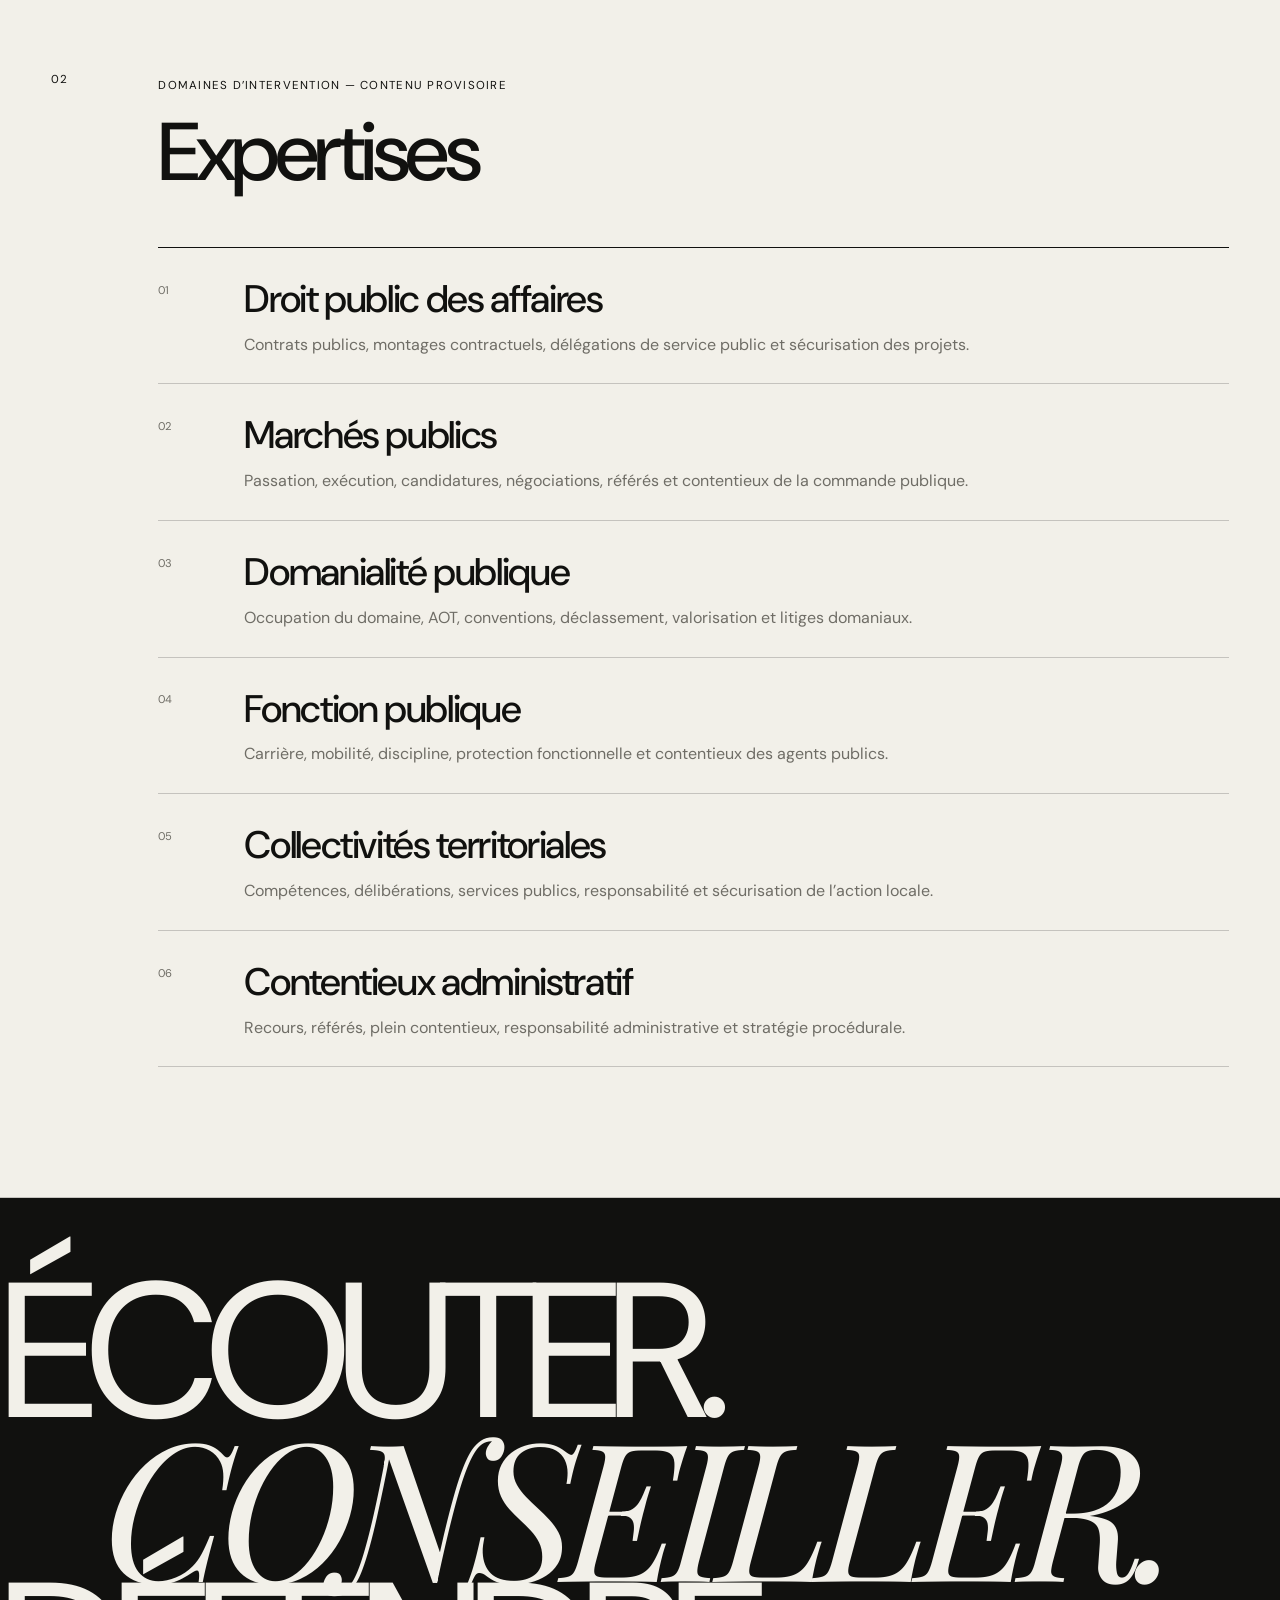
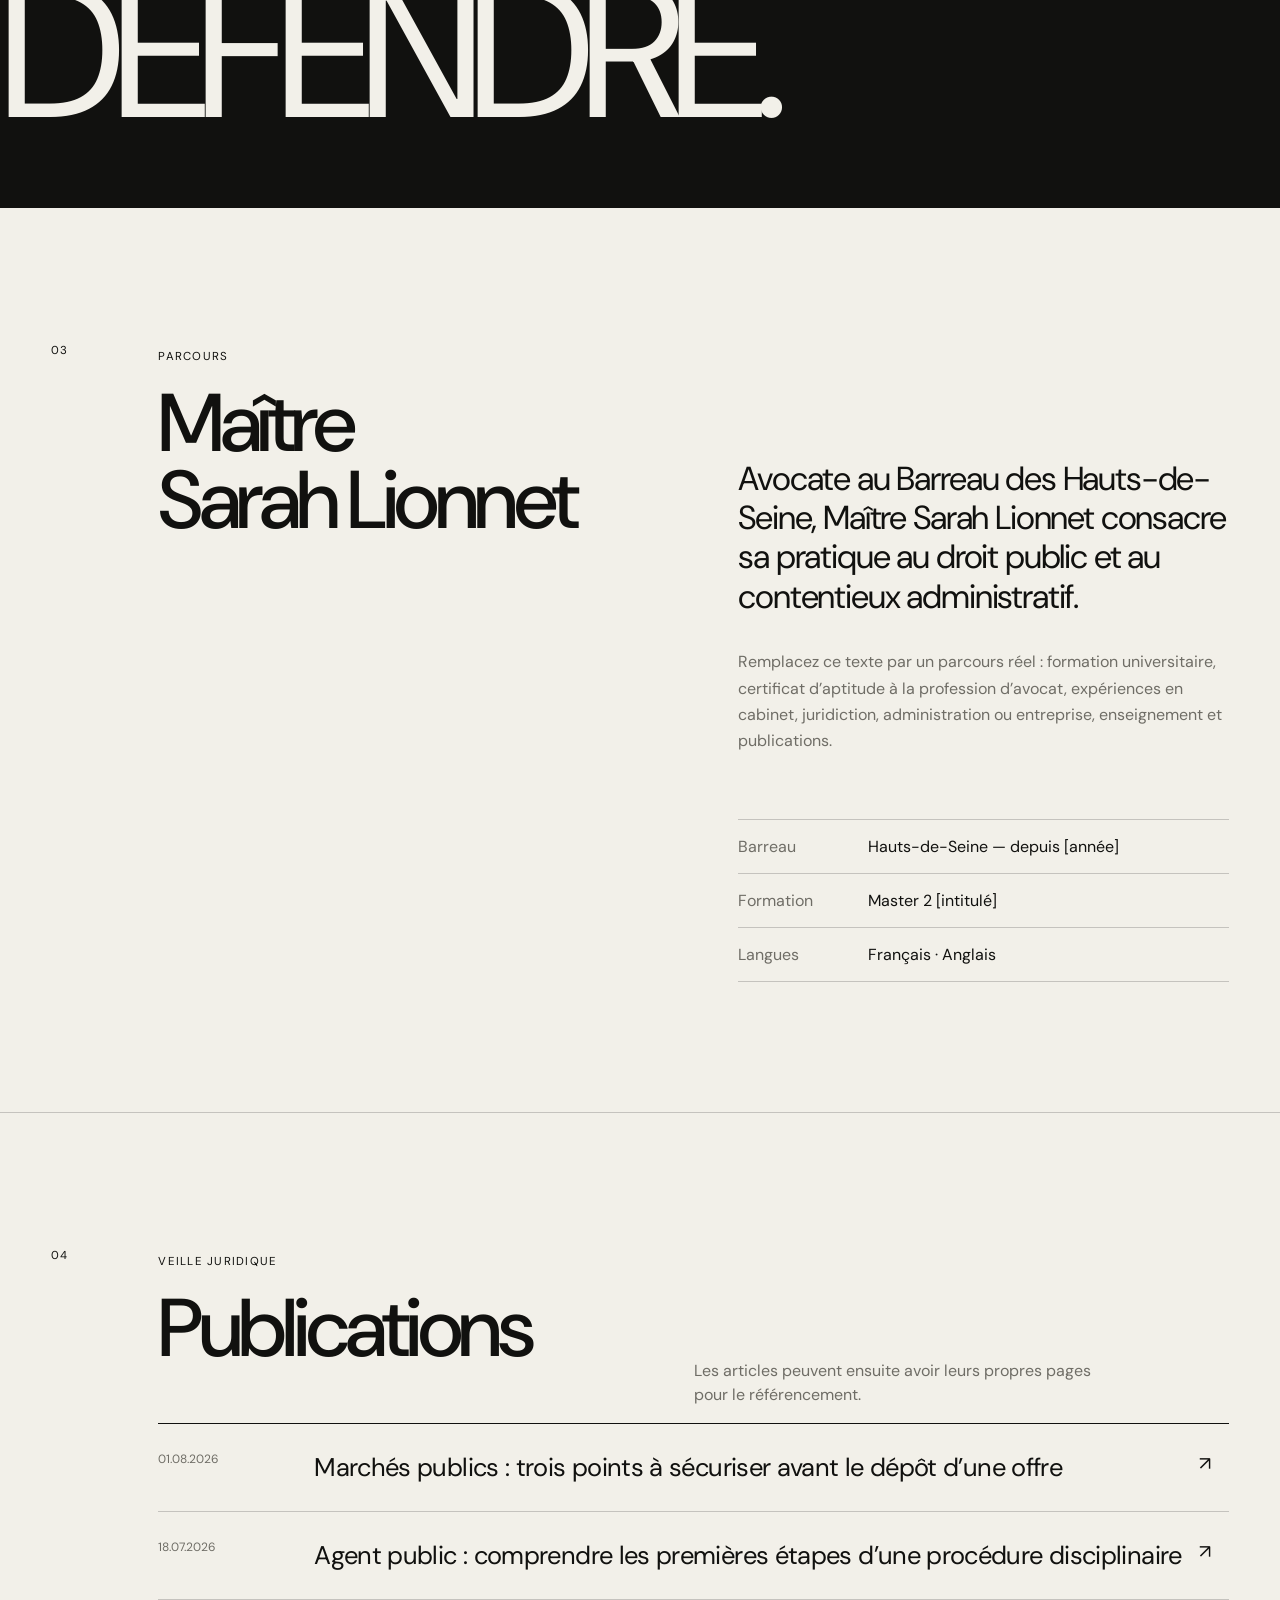
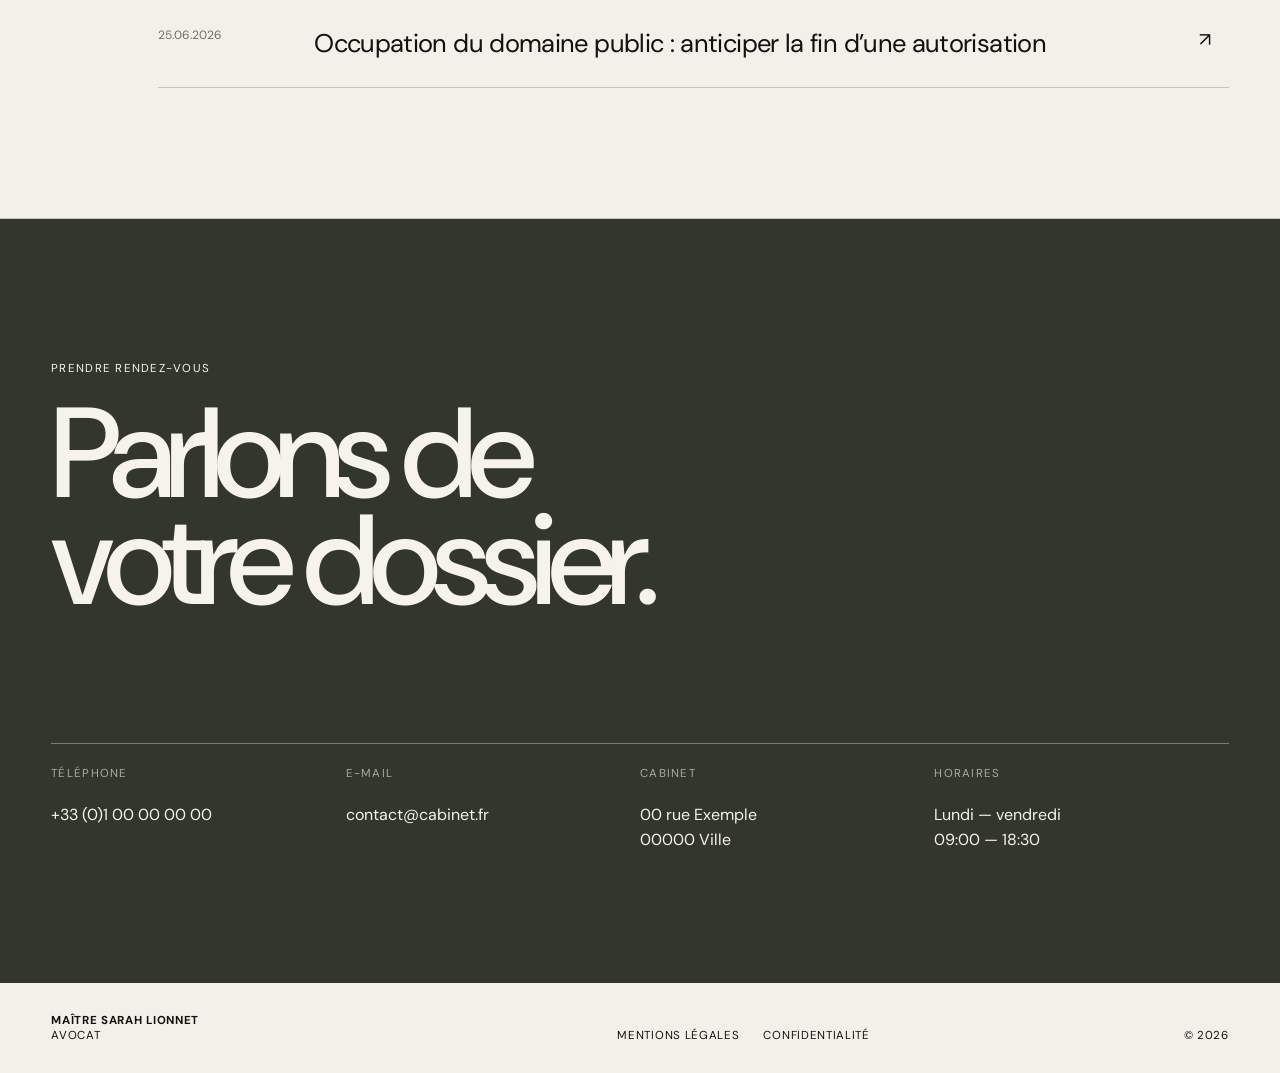
==== commit 1f852aca: "Update index.html" ====
--- a/index.html
+++ b/index.html
@@ -31,18 +31,27 @@
 
   <main id="contenu">
     <section id="accueil" class="hero">
-      <div class="eyebrow">AVOCATE AU BARREAU DES HAUTS-DE-SEINE</div>
-      <h1>
-        Le droit public,<br>
-        avec <em>clarté.</em>
-      </h1>
-      <div class="hero-bottom">
-        <p>
-          Conseil et contentieux pour les particuliers, entreprises,
-          acteurs publics et collectivités.
-        </p>
-        <a class="arrow-link" href="#expertises">Découvrir le cabinet <span>↘</span></a>
-      </div>
+      <div class="hero-copy">
+        <div class="eyebrow">AVOCATE AU BARREAU DES HAUTS-DE-SEINE</div>
+
+        <div class="hero-title-wrap">
+          <p class="hero-pretitle">Maître</p>
+          <h1>Sarah<br><em>Lionnet</em></h1>
+        </div>
+
+        <div class="hero-bottom">
+          <p>
+            Une pratique du droit fondée sur l’écoute, la précision
+            et une stratégie claire.
+          </p>
+          <a class="arrow-link" href="#cabinet">Découvrir le cabinet <span>↘</span></a>
+        </div>
+      </div>
+
+      <figure class="hero-portrait">
+        <img src="images/IMG01.jpg" alt="Portrait de Maître Sarah Lionnet">
+        <figcaption>Sarah Lionnet — Avocate</figcaption>
+      </figure>
     </section>
 
     <section id="cabinet" class="section section-intro">
@@ -123,9 +132,9 @@
     </section>
 
     <section class="statement" aria-label="Méthode du cabinet">
+      <p>ÉCOUTER.</p>
       <p>CONSEILLER.</p>
       <p>DÉFENDRE.</p>
-      <p>ANTICIPER.</p>
     </section>
 
     <section id="parcours" class="section profile-section">
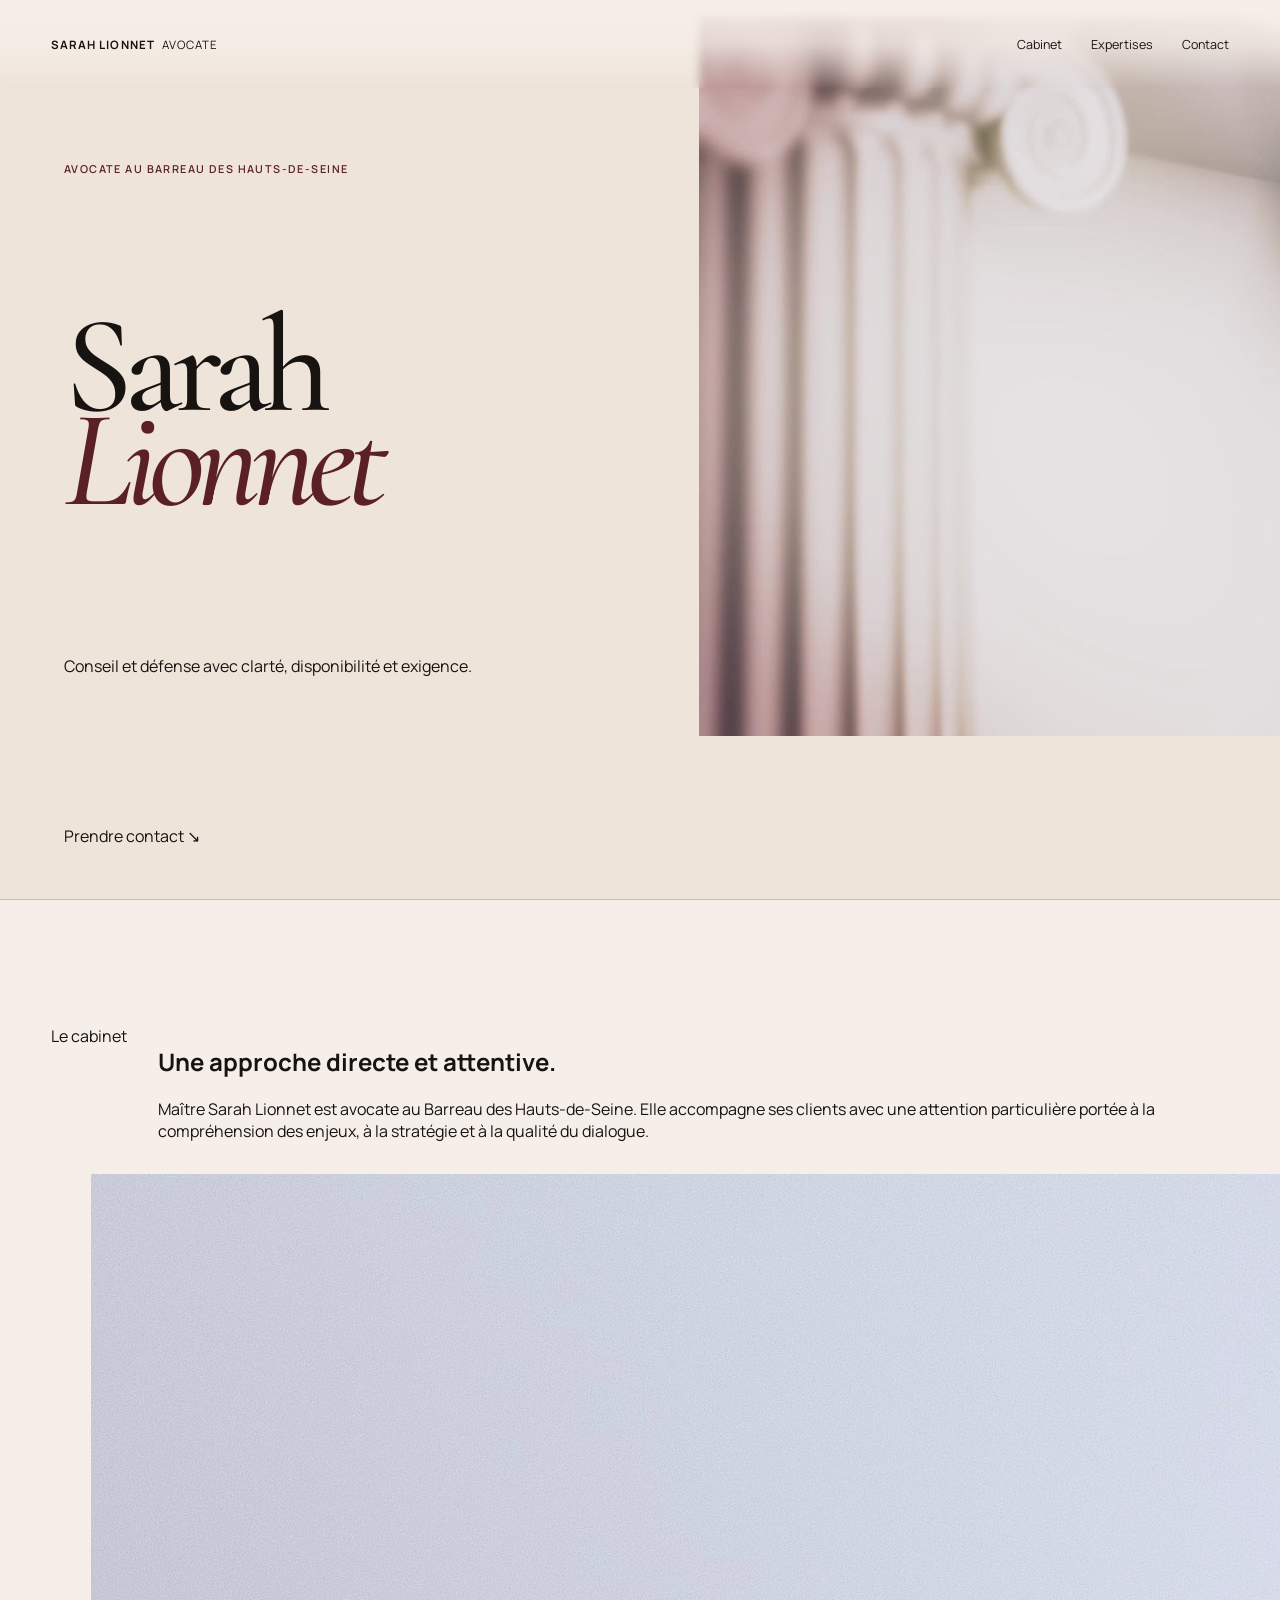
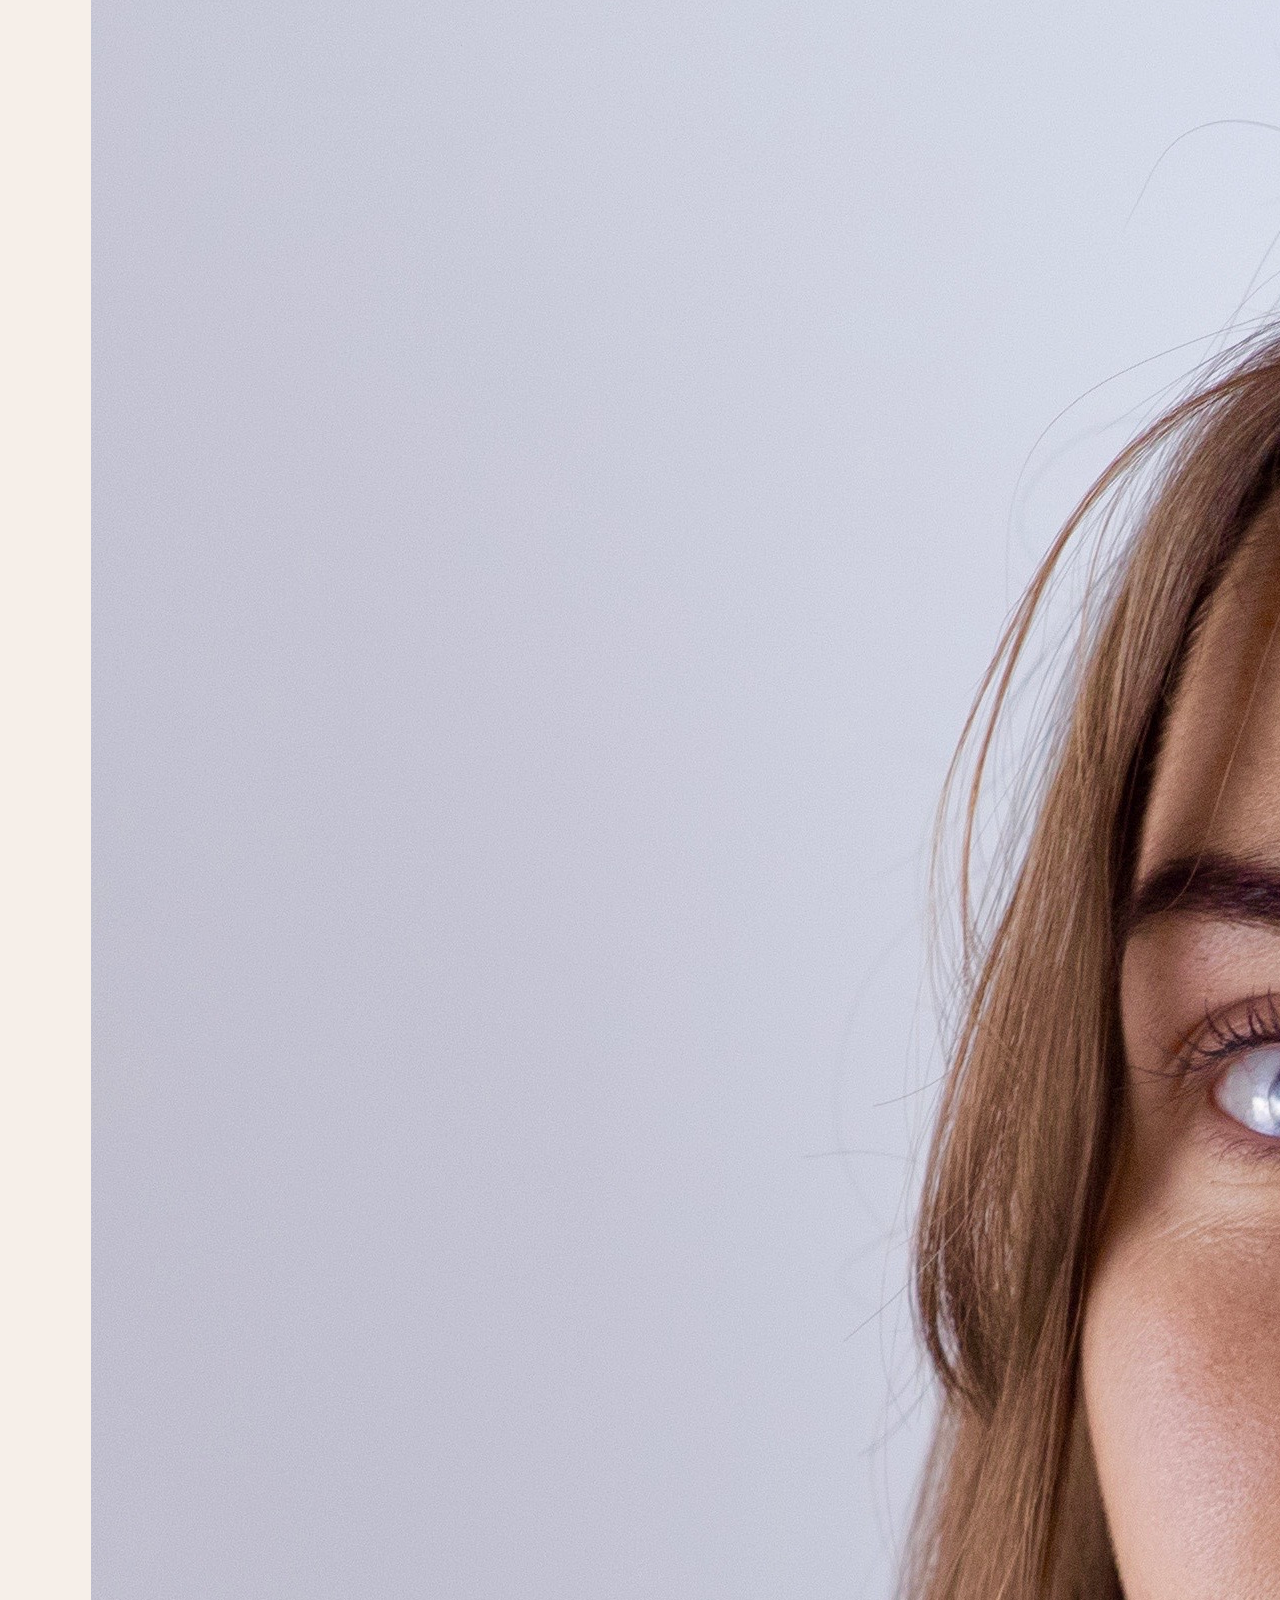
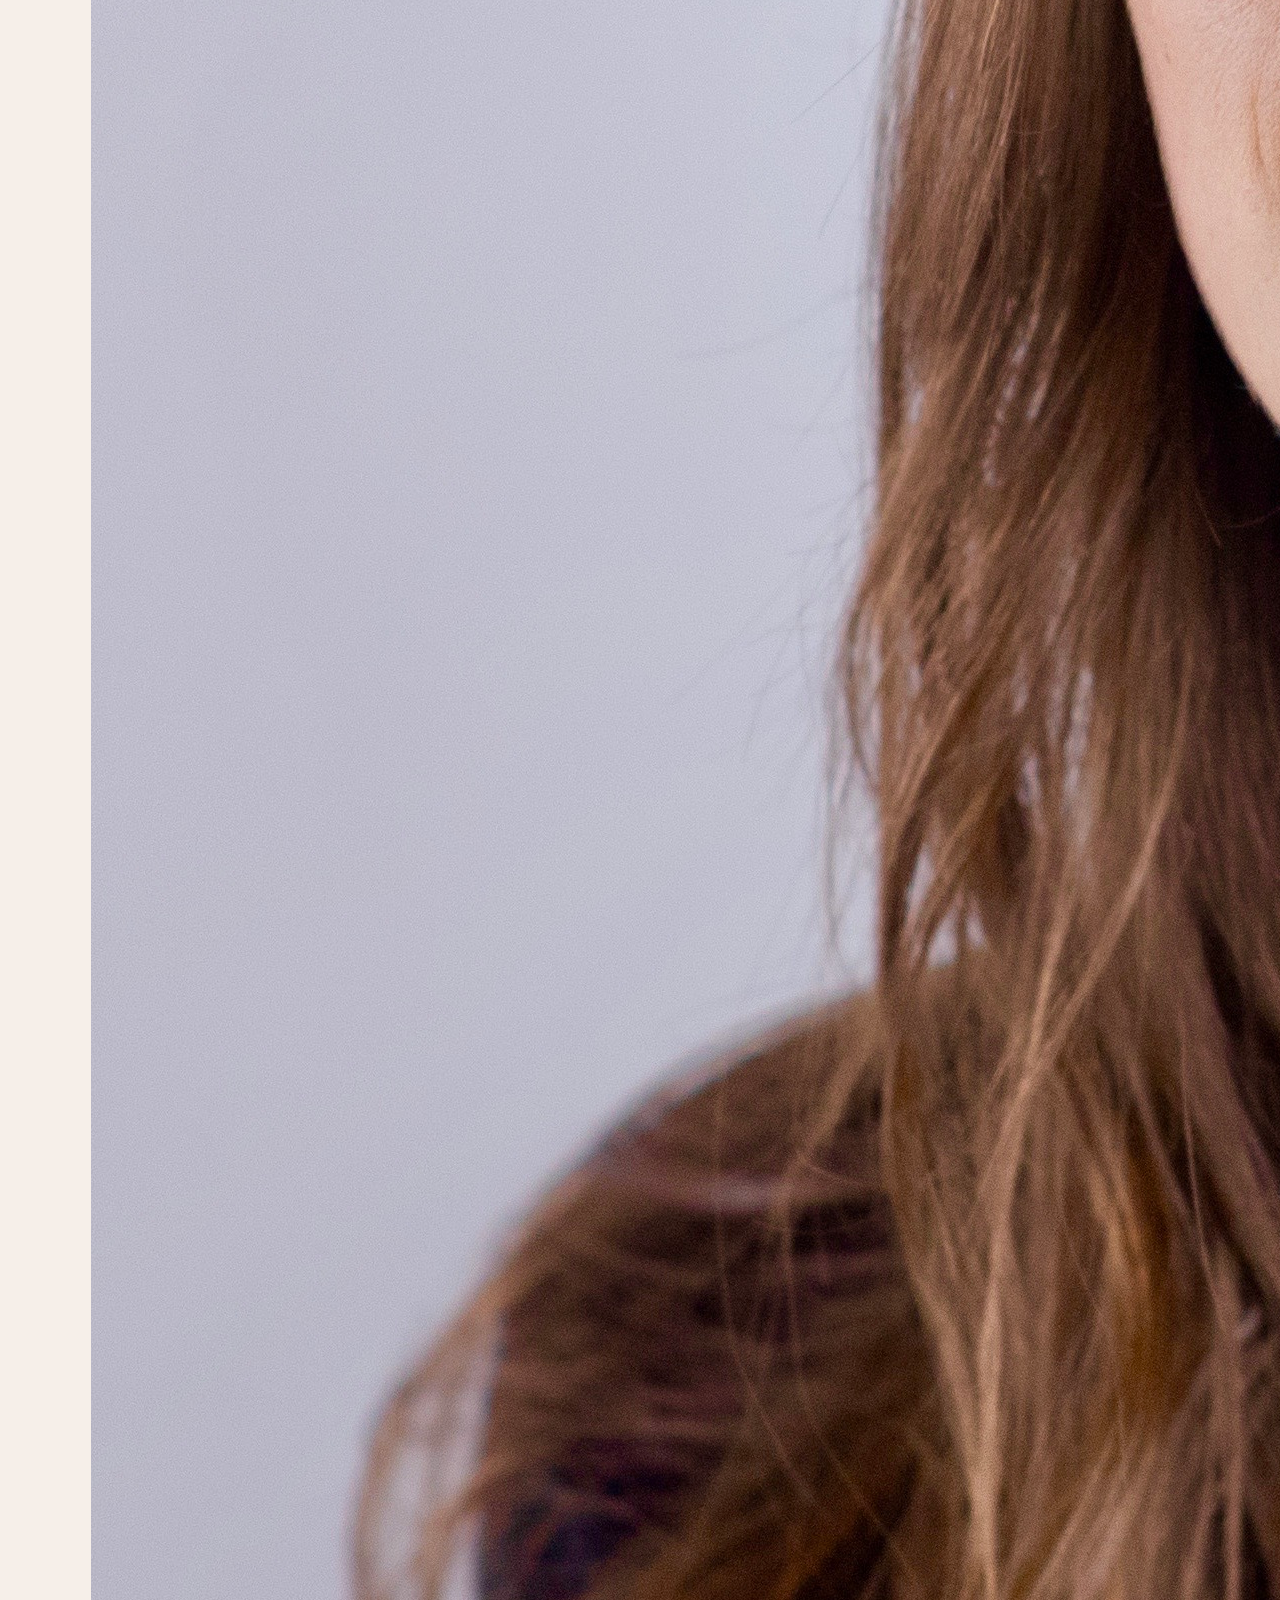
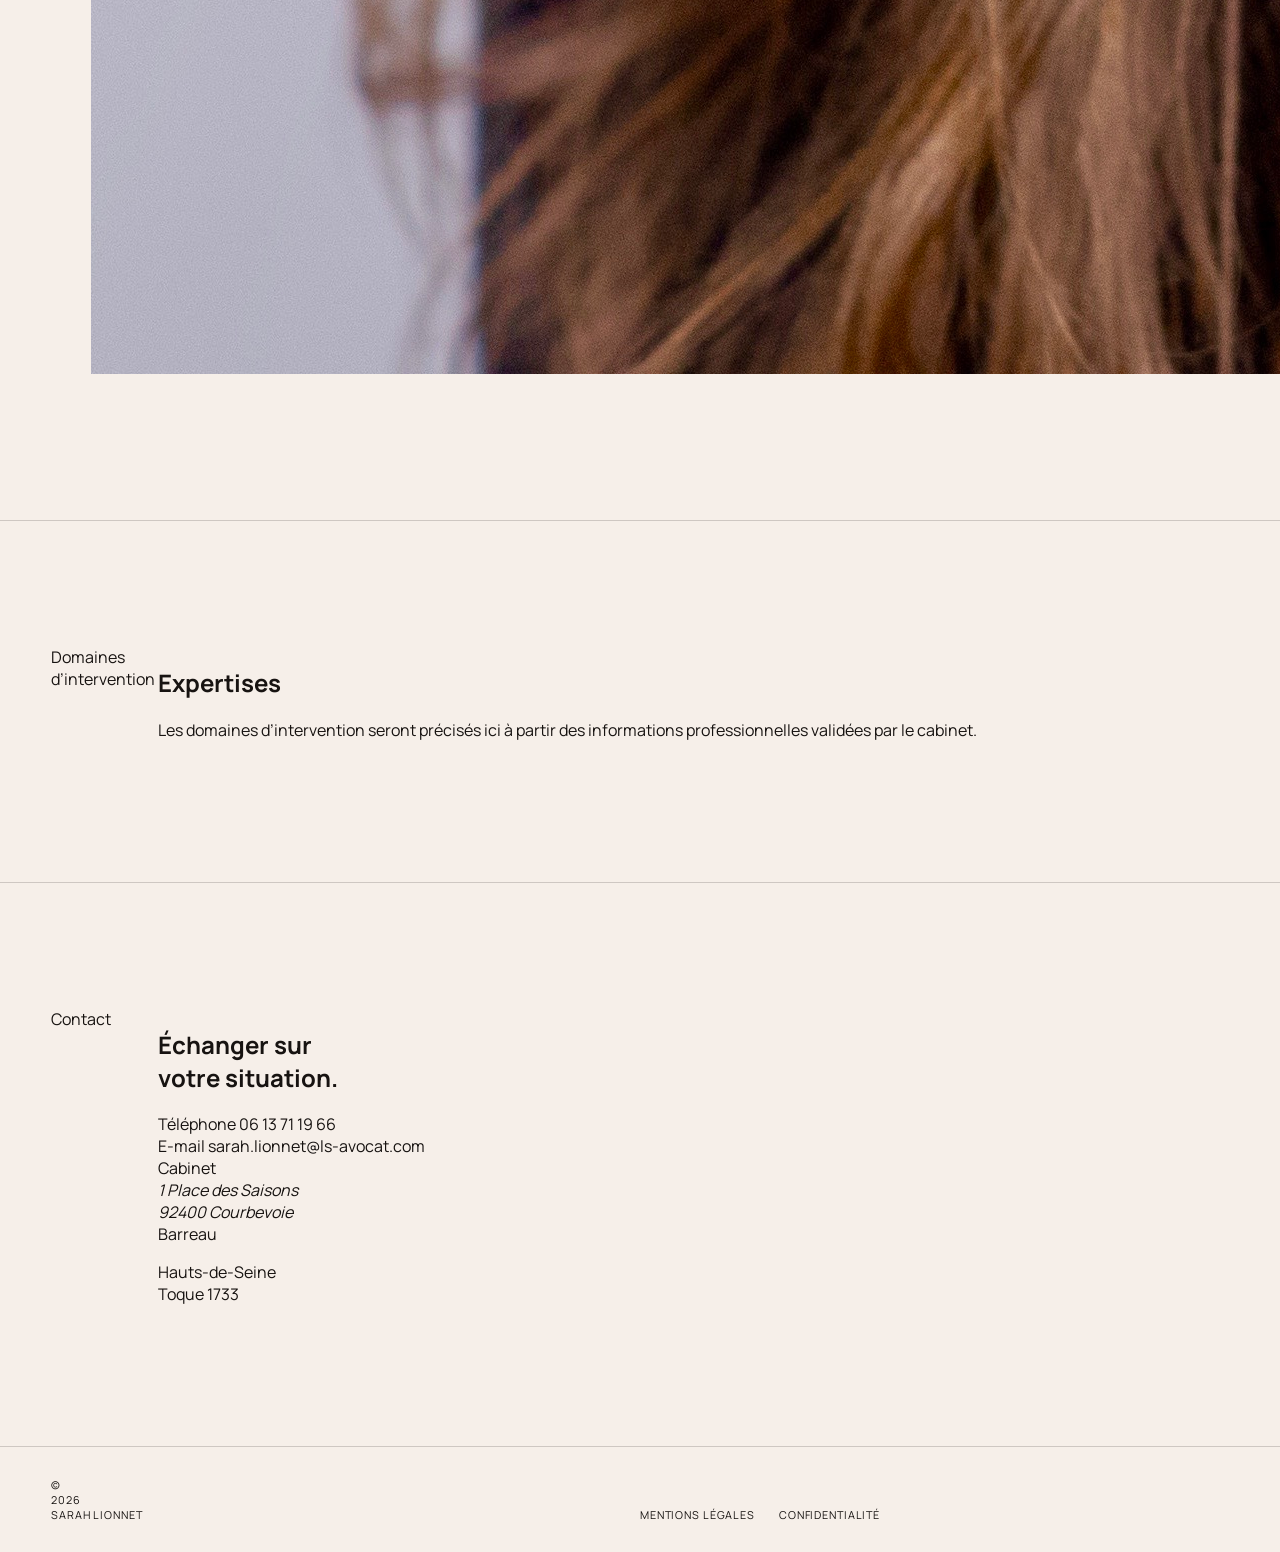
==== commit b42ccdea: "Update index.html" ====
--- a/index.html
+++ b/index.html
@@ -3,7 +3,7 @@
 <head>
   <meta charset="utf-8">
   <meta name="viewport" content="width=device-width,initial-scale=1">
-  <meta name="description" content="Site de Maître Sarah Lionnet, avocate au Barreau des Hauts-de-Seine.">
+  <meta name="description" content="Maître Sarah Lionnet, avocate au Barreau des Hauts-de-Seine à Courbevoie.">
   <title>Maître Sarah Lionnet — Avocate au Barreau des Hauts-de-Seine</title>
   <link rel="stylesheet" href="assets/css/style.css">
 </head>
@@ -11,9 +11,9 @@
   <a class="skip-link" href="#contenu">Aller au contenu</a>
 
   <header class="site-header">
-    <a class="brand" href="#accueil" aria-label="Retour à l'accueil">
-      <span>MAÎTRE</span>
-      <strong>SARAH LIONNET</strong>
+    <a class="brand" href="#accueil">
+      <strong>Sarah Lionnet</strong>
+      <span>Avocate</span>
     </a>
 
     <button class="menu-toggle" type="button" aria-expanded="false" aria-controls="navigation">
@@ -23,8 +23,6 @@
     <nav id="navigation" class="navigation" aria-label="Navigation principale">
       <a href="#cabinet">Cabinet</a>
       <a href="#expertises">Expertises</a>
-      <a href="#parcours">Parcours</a>
-      <a href="#publications">Publications</a>
       <a href="#contact">Contact</a>
     </nav>
   </header>
@@ -32,214 +30,82 @@
   <main id="contenu">
     <section id="accueil" class="hero">
       <div class="hero-copy">
-        <div class="eyebrow">AVOCATE AU BARREAU DES HAUTS-DE-SEINE</div>
-
-        <div class="hero-title-wrap">
-          <p class="hero-pretitle">Maître</p>
-          <h1>Sarah<br><em>Lionnet</em></h1>
-        </div>
-
-        <div class="hero-bottom">
-          <p>
-            Une pratique du droit fondée sur l’écoute, la précision
-            et une stratégie claire.
-          </p>
-          <a class="arrow-link" href="#cabinet">Découvrir le cabinet <span>↘</span></a>
-        </div>
+        <p class="eyebrow">Avocate au Barreau des Hauts-de-Seine</p>
+        <h1>Sarah<br><em>Lionnet</em></h1>
+        <p class="hero-intro">
+          Conseil et défense avec clarté, disponibilité et exigence.
+        </p>
+        <a class="text-link" href="#contact">Prendre contact <span>↘</span></a>
       </div>
 
-      <figure class="hero-portrait">
-        <img src="images/IMG01.jpg" alt="Portrait de Maître Sarah Lionnet">
-        <figcaption>Sarah Lionnet — Avocate</figcaption>
+      <figure class="hero-image">
+        <img src="images/IMG01.jpg" alt="">
       </figure>
     </section>
 
-    <section id="cabinet" class="section section-intro">
-      <div class="section-index">01</div>
-      <div class="section-content">
-        <p class="kicker">Le cabinet</p>
-        <h2>Une pratique exigeante du droit, pensée pour être comprise.</h2>
-        <div class="two-cols">
-          <p>
-            Le contenu de présentation de Maître Sarah Lionnet sera complété ici. Le cabinet intervient
-            en conseil, en négociation et devant les juridictions administratives.
-          </p>
-          <p>
-            Chaque dossier fait l’objet d’une analyse claire des risques, des
-            options disponibles et de la stratégie à privilégier. L’objectif :
-            rendre les enjeux juridiques lisibles et permettre une décision éclairée.
-          </p>
-        </div>
+    <section id="cabinet" class="about section">
+      <div class="section-label">Le cabinet</div>
+
+      <div class="about-copy">
+        <h2>Une approche directe et attentive.</h2>
+        <p>
+          Maître Sarah Lionnet est avocate au Barreau des Hauts-de-Seine.
+          Elle accompagne ses clients avec une attention particulière portée
+          à la compréhension des enjeux, à la stratégie et à la qualité du dialogue.
+        </p>
+      </div>
+
+      <figure class="profile-image">
+        <img src="images/IMG02_profil.jpg" alt="Portrait de Maître Sarah Lionnet">
+      </figure>
+    </section>
+
+    <section id="expertises" class="expertises section">
+      <div class="section-label">Domaines d’intervention</div>
+
+      <div class="expertise-content">
+        <h2>Expertises</h2>
+        <p class="pending">
+          Les domaines d’intervention seront précisés ici à partir des informations
+          professionnelles validées par le cabinet.
+        </p>
       </div>
     </section>
 
-    <section id="expertises" class="section expertise-section">
-      <div class="section-index">02</div>
-      <div class="section-content">
-        <p class="kicker">Domaines d’intervention — contenu provisoire</p>
-        <h2>Expertises</h2>
+    <section id="contact" class="contact section">
+      <div class="section-label">Contact</div>
 
-        <div class="expertise-list">
-          <article class="expertise">
-            <span class="expertise-no">01</span>
-            <div>
-              <h3>Droit public des affaires</h3>
-              <p>Contrats publics, montages contractuels, délégations de service public et sécurisation des projets.</p>
-            </div>
-          </article>
+      <div class="contact-copy">
+        <h2>Échanger sur<br>votre situation.</h2>
 
-          <article class="expertise">
-            <span class="expertise-no">02</span>
-            <div>
-              <h3>Marchés publics</h3>
-              <p>Passation, exécution, candidatures, négociations, référés et contentieux de la commande publique.</p>
-            </div>
-          </article>
-
-          <article class="expertise">
-            <span class="expertise-no">03</span>
-            <div>
-              <h3>Domanialité publique</h3>
-              <p>Occupation du domaine, AOT, conventions, déclassement, valorisation et litiges domaniaux.</p>
-            </div>
-          </article>
-
-          <article class="expertise">
-            <span class="expertise-no">04</span>
-            <div>
-              <h3>Fonction publique</h3>
-              <p>Carrière, mobilité, discipline, protection fonctionnelle et contentieux des agents publics.</p>
-            </div>
-          </article>
-
-          <article class="expertise">
-            <span class="expertise-no">05</span>
-            <div>
-              <h3>Collectivités territoriales</h3>
-              <p>Compétences, délibérations, services publics, responsabilité et sécurisation de l’action locale.</p>
-            </div>
-          </article>
-
-          <article class="expertise">
-            <span class="expertise-no">06</span>
-            <div>
-              <h3>Contentieux administratif</h3>
-              <p>Recours, référés, plein contentieux, responsabilité administrative et stratégie procédurale.</p>
-            </div>
-          </article>
-        </div>
-      </div>
-    </section>
-
-    <section class="statement" aria-label="Méthode du cabinet">
-      <p>ÉCOUTER.</p>
-      <p>CONSEILLER.</p>
-      <p>DÉFENDRE.</p>
-    </section>
-
-    <section id="parcours" class="section profile-section">
-      <div class="section-index">03</div>
-      <div class="section-content profile-grid">
-        <div>
-          <p class="kicker">Parcours</p>
-          <h2>Maître<br>Sarah Lionnet</h2>
-        </div>
-
-        <div class="profile-copy">
-          <p class="lead">
-            Avocate au Barreau des Hauts-de-Seine, Maître Sarah Lionnet consacre sa pratique
-            au droit public et au contentieux administratif.
-          </p>
-          <p>
-            Remplacez ce texte par un parcours réel : formation universitaire,
-            certificat d’aptitude à la profession d’avocat, expériences en cabinet,
-            juridiction, administration ou entreprise, enseignement et publications.
-          </p>
-
-          <dl class="facts">
-            <div>
-              <dt>Barreau</dt>
-              <dd>Hauts-de-Seine — depuis [année]</dd>
-            </div>
-            <div>
-              <dt>Formation</dt>
-              <dd>Master 2 [intitulé]</dd>
-            </div>
-            <div>
-              <dt>Langues</dt>
-              <dd>Français · Anglais</dd>
-            </div>
-          </dl>
-        </div>
-      </div>
-    </section>
-
-    <section id="publications" class="section publications-section">
-      <div class="section-index">04</div>
-      <div class="section-content">
-        <div class="section-heading-row">
+        <div class="contact-details">
           <div>
-            <p class="kicker">Veille juridique</p>
-            <h2>Publications</h2>
+            <span>Téléphone</span>
+            <a href="tel:+33613711966">06 13 71 19 66</a>
           </div>
-          <p class="small-note">Les articles peuvent ensuite avoir leurs propres pages pour le référencement.</p>
-        </div>
-
-        <div class="publication-list">
-          <a class="publication" href="#" aria-label="Article exemple 1">
-            <time datetime="2026-08-01">01.08.2026</time>
-            <span>Marchés publics : trois points à sécuriser avant le dépôt d’une offre</span>
-            <b>↗</b>
-          </a>
-          <a class="publication" href="#" aria-label="Article exemple 2">
-            <time datetime="2026-07-18">18.07.2026</time>
-            <span>Agent public : comprendre les premières étapes d’une procédure disciplinaire</span>
-            <b>↗</b>
-          </a>
-          <a class="publication" href="#" aria-label="Article exemple 3">
-            <time datetime="2026-06-25">25.06.2026</time>
-            <span>Occupation du domaine public : anticiper la fin d’une autorisation</span>
-            <b>↗</b>
-          </a>
-        </div>
-      </div>
-    </section>
-
-    <section id="contact" class="contact-section">
-      <p class="kicker">Prendre rendez-vous</p>
-      <h2>Parlons de<br>votre dossier.</h2>
-
-      <div class="contact-grid">
-        <div>
-          <span class="contact-label">Téléphone</span>
-          <a href="tel:+33100000000">+33 (0)1 00 00 00 00</a>
-        </div>
-        <div>
-          <span class="contact-label">E-mail</span>
-          <a href="mailto:contact@cabinet.fr">contact@cabinet.fr</a>
-        </div>
-        <div>
-          <span class="contact-label">Cabinet</span>
-          <address>00 rue Exemple<br>00000 Ville</address>
-        </div>
-        <div>
-          <span class="contact-label">Horaires</span>
-          <p>Lundi — vendredi<br>09:00 — 18:30</p>
+          <div>
+            <span>E-mail</span>
+            <a href="mailto:sarah.lionnet@ls-avocat.com">sarah.lionnet@ls-avocat.com</a>
+          </div>
+          <div>
+            <span>Cabinet</span>
+            <address>1 Place des Saisons<br>92400 Courbevoie</address>
+          </div>
+          <div>
+            <span>Barreau</span>
+            <p>Hauts-de-Seine<br>Toque 1733</p>
+          </div>
         </div>
       </div>
     </section>
   </main>
 
   <footer class="site-footer">
-    <div>
-      <strong>MAÎTRE SARAH LIONNET</strong>
-      <span>AVOCAT</span>
-    </div>
+    <div>© <span id="year"></span> Sarah Lionnet</div>
     <div class="footer-links">
       <a href="mentions-legales.html">Mentions légales</a>
       <a href="confidentialite.html">Confidentialité</a>
     </div>
-    <div>© <span id="year"></span></div>
   </footer>
 
   <script src="assets/js/main.js"></script>
--- a/assets/css/style.css
+++ b/assets/css/style.css
@@ -1,11 +1,13 @@
-@import url('https://fonts.googleapis.com/css2?family=DM+Sans:wght@400;500;600&family=Playfair+Display:ital,wght@1,500&display=swap');
+@import url('https://fonts.googleapis.com/css2?family=Cormorant+Garamond:ital,wght@0,500;1,500&family=Manrope:wght@400;500;600&display=swap');
 
 :root{
-  --paper:#f2f0e9;
-  --ink:#11110f;
-  --muted:#6f6d66;
-  --line:rgba(17,17,15,.20);
-  --accent:#33362d;
+  --ivory:#efe4da;
+  --ivory-soft:#f6efe9;
+  --tobacco:#96684f;
+  --burgundy:#5b2026;
+  --ink:#171311;
+  --muted:#776b64;
+  --line:rgba(23,19,17,.18);
   --max:1480px;
 }
 
@@ -13,42 +15,44 @@
 html{scroll-behavior:smooth}
 body{
   margin:0;
-  background:var(--paper);
+  background:var(--ivory-soft);
   color:var(--ink);
-  font-family:"DM Sans",Arial,sans-serif;
+  font-family:"Manrope",Arial,sans-serif;
   -webkit-font-smoothing:antialiased;
 }
 a{color:inherit;text-decoration:none}
 button{font:inherit}
-::selection{background:var(--ink);color:var(--paper)}
+::selection{background:var(--burgundy);color:var(--ivory-soft)}
+
 .skip-link{
   position:fixed;left:1rem;top:-100px;z-index:100;
-  background:var(--ink);color:var(--paper);padding:.75rem 1rem;
+  background:var(--ink);color:white;padding:.75rem 1rem;
 }
 .skip-link:focus{top:1rem}
 
 .site-header{
   position:fixed;
-  z-index:20;
+  z-index:30;
   top:0;left:0;right:0;
-  height:90px;
+  min-height:88px;
   display:grid;
   grid-template-columns:1fr auto;
   align-items:center;
   padding:0 clamp(22px,4vw,64px);
-  mix-blend-mode:difference;
-  color:white;
+  color:var(--ink);
+  background:linear-gradient(to bottom, rgba(246,239,233,.94), rgba(246,239,233,.72), transparent);
+  backdrop-filter:blur(4px);
 }
 .brand{
   display:flex;gap:.45rem;align-items:baseline;
-  font-size:.78rem;letter-spacing:.06em;
-}
-.brand strong{font-size:.78rem}
-.navigation{display:flex;gap:1.8rem;font-size:.82rem}
+  font-size:.72rem;letter-spacing:.09em;text-transform:uppercase;
+}
+.brand strong{font-size:.72rem}
+.navigation{display:flex;gap:1.8rem;font-size:.78rem}
 .navigation a{position:relative}
 .navigation a::after{
   content:"";position:absolute;left:0;bottom:-5px;width:100%;height:1px;
-  background:currentColor;transform:scaleX(0);transform-origin:right;
+  background:var(--burgundy);transform:scaleX(0);transform-origin:right;
   transition:transform .25s ease;
 }
 .navigation a:hover::after{transform:scaleX(1);transform-origin:left}
@@ -56,89 +60,179 @@
 
 .hero{
   min-height:100svh;
-  padding:140px clamp(22px,4vw,64px) 54px;
-  display:flex;flex-direction:column;justify-content:space-between;
-  background:var(--accent);color:#f6f3eb;
+  display:grid;
+  grid-template-columns:minmax(0,1.03fr) minmax(420px,.97fr);
+  background:var(--ivory);
+  border-bottom:1px solid var(--line);
+}
+.hero-copy{
+  padding:150px clamp(26px,5vw,82px) 52px;
+  display:flex;
+  flex-direction:column;
+  justify-content:space-between;
 }
 .eyebrow,.kicker,.section-index,.contact-label{
-  text-transform:uppercase;letter-spacing:.11em;font-size:.72rem;
+  text-transform:uppercase;
+  letter-spacing:.13em;
+  font-size:.68rem;
+  font-weight:600;
+}
+.eyebrow{color:var(--burgundy)}
+
+.hero-title-wrap{margin:8vh 0}
+.hero-pretitle{
+  margin:0 0 .5rem;
+  font-family:"Cormorant Garamond",Georgia,serif;
+  font-style:italic;
+  font-size:clamp(1.7rem,2.8vw,3.1rem);
+  color:var(--tobacco);
 }
 .hero h1{
-  margin:8vh 0 0;
-  max-width:1200px;
-  font-size:clamp(4.2rem,10.5vw,10.5rem);
-  line-height:.84;
+  margin:0;
+  font-family:"Cormorant Garamond",Georgia,serif;
+  font-size:clamp(5rem,10.8vw,11.5rem);
+  line-height:.68;
   letter-spacing:-.065em;
   font-weight:500;
 }
 .hero h1 em{
-  font-family:"Playfair Display",Georgia,serif;
-  font-weight:500;
+  font-weight:500;
+  color:var(--burgundy);
 }
 .hero-bottom{
-  display:grid;grid-template-columns:1fr 1fr;gap:3rem;
-  align-items:end;border-top:1px solid rgba(255,255,255,.4);padding-top:18px;
-}
-.hero-bottom p{max-width:540px;margin:0;font-size:1.05rem}
-.arrow-link{justify-self:end;font-size:.9rem}
-.arrow-link span{font-size:1.3rem;margin-left:.6rem}
+  display:grid;
+  grid-template-columns:minmax(0,1fr) auto;
+  gap:2rem;
+  align-items:end;
+  border-top:1px solid var(--line);
+  padding-top:18px;
+}
+.hero-bottom p{max-width:480px;margin:0;font-size:1rem;line-height:1.55}
+.arrow-link{font-size:.82rem;white-space:nowrap}
+.arrow-link span{font-size:1.15rem;margin-left:.5rem;color:var(--burgundy)}
+
+.hero-portrait{
+  margin:0;
+  min-height:100svh;
+  position:relative;
+  overflow:hidden;
+  background:var(--tobacco);
+  border-left:1px solid rgba(23,19,17,.12);
+}
+.hero-portrait::after{
+  content:"";
+  position:absolute;inset:0;
+  background:linear-gradient(to top, rgba(38,18,16,.2), transparent 34%);
+  pointer-events:none;
+}
+.hero-portrait img{
+  width:100%;
+  height:100%;
+  display:block;
+  object-fit:cover;
+  object-position:center 34%;
+  filter:saturate(.90) contrast(.96);
+}
+.hero-portrait figcaption{
+  position:absolute;
+  z-index:2;
+  left:26px;bottom:24px;
+  color:#fff9f3;
+  font-size:.7rem;
+  letter-spacing:.12em;
+  text-transform:uppercase;
+}
 
 .section{
   max-width:var(--max);
   margin:auto;
-  padding:130px clamp(22px,4vw,64px);
-  display:grid;grid-template-columns:minmax(60px,1fr) minmax(0,10fr);
+  padding:125px clamp(22px,4vw,64px);
+  display:grid;
+  grid-template-columns:minmax(60px,1fr) minmax(0,10fr);
   border-bottom:1px solid var(--line);
 }
-.section-index{padding-top:.35rem}
+.section-index{padding-top:.35rem;color:var(--burgundy)}
 .section-content h2{
-  font-size:clamp(3rem,6.4vw,7rem);
-  line-height:.94;letter-spacing:-.055em;font-weight:500;
+  font-family:"Cormorant Garamond",Georgia,serif;
+  font-size:clamp(3.4rem,7vw,7.8rem);
+  line-height:.86;
+  letter-spacing:-.05em;
+  font-weight:500;
   margin:1.3rem 0 3.5rem;
   max-width:1050px;
 }
+.kicker{color:var(--burgundy)}
 .two-cols{
   display:grid;grid-template-columns:1fr 1fr;gap:clamp(35px,8vw,130px);
-  font-size:1.12rem;line-height:1.65;
+  font-size:1.06rem;line-height:1.7;
 }
 .two-cols p{margin:0}
-
+.two-cols p:first-child::first-letter{
+  float:left;
+  font-family:"Cormorant Garamond",Georgia,serif;
+  font-size:4.2rem;
+  line-height:.72;
+  color:var(--burgundy);
+  margin-right:.35rem;
+  margin-top:.25rem;
+}
+
+.expertise-section{background:var(--ivory-soft)}
 .expertise-list{border-top:1px solid var(--ink)}
 .expertise{
   display:grid;grid-template-columns:70px minmax(0,1fr);
-  gap:1rem;padding:26px 0;border-bottom:1px solid var(--line);
-}
-.expertise-no{font-size:.7rem;color:var(--muted);padding-top:.55rem}
+  gap:1rem;padding:27px 0;border-bottom:1px solid var(--line);
+  transition:padding .25s ease, color .25s ease;
+}
+.expertise:hover{padding-left:12px;color:var(--burgundy)}
+.expertise-no{font-size:.68rem;color:var(--tobacco);padding-top:.55rem}
 .expertise h3{
-  margin:0 0 .55rem;font-size:clamp(1.6rem,3vw,3.5rem);
-  font-weight:500;letter-spacing:-.035em;
-}
-.expertise p{margin:0;max-width:760px;color:var(--muted);line-height:1.55}
+  margin:0 0 .55rem;
+  font-family:"Cormorant Garamond",Georgia,serif;
+  font-size:clamp(2rem,3.7vw,4.4rem);
+  line-height:.95;
+  font-weight:500;
+  letter-spacing:-.035em;
+}
+.expertise p{margin:0;max-width:760px;color:var(--muted);line-height:1.6}
 
 .statement{
-  overflow:hidden;padding:80px 0;background:var(--ink);color:var(--paper);
+  overflow:hidden;
+  padding:78px 0;
+  background:var(--burgundy);
+  color:#f8eee7;
 }
 .statement p{
   margin:0;
-  font-size:clamp(5rem,15vw,15rem);
-  line-height:.78;
-  letter-spacing:-.07em;
+  font-family:"Cormorant Garamond",Georgia,serif;
+  font-size:clamp(5.5rem,15vw,15rem);
+  line-height:.72;
+  letter-spacing:-.065em;
   white-space:nowrap;
+  font-weight:500;
 }
 .statement p:nth-child(2){
-  font-family:"Playfair Display",Georgia,serif;font-style:italic;
+  font-style:italic;
+  color:#d9b6a5;
   transform:translateX(8vw);
 }
 
+.profile-section{background:var(--ivory)}
 .profile-grid{display:grid;grid-template-columns:1fr 1fr;gap:7vw}
 .profile-copy{padding-top:5.5rem}
-.lead{font-size:clamp(1.6rem,2.6vw,3rem);line-height:1.18;letter-spacing:-.035em}
-.profile-copy>p:not(.lead){line-height:1.65;color:var(--muted);max-width:660px}
+.lead{
+  font-family:"Cormorant Garamond",Georgia,serif;
+  font-size:clamp(2rem,3.2vw,3.6rem);
+  line-height:1.05;
+  letter-spacing:-.035em;
+}
+.profile-copy>p:not(.lead){line-height:1.7;color:var(--muted);max-width:660px}
 .facts{margin:4rem 0 0;border-top:1px solid var(--line)}
 .facts div{display:grid;grid-template-columns:130px 1fr;padding:1rem 0;border-bottom:1px solid var(--line)}
 .facts dt{color:var(--muted)}
 .facts dd{margin:0}
 
+.publications-section{background:var(--ivory-soft)}
 .section-heading-row{display:grid;grid-template-columns:1fr 1fr;align-items:end}
 .small-note{max-width:420px;color:var(--muted);line-height:1.5}
 .publication-list{border-top:1px solid var(--ink)}
@@ -146,31 +240,42 @@
   display:grid;grid-template-columns:140px 1fr 30px;gap:1rem;
   padding:27px 0;border-bottom:1px solid var(--line);align-items:start;
 }
-.publication time{font-size:.75rem;color:var(--muted)}
-.publication span{font-size:clamp(1.25rem,2vw,2rem);letter-spacing:-.025em}
-.publication b{font-weight:400;font-size:1.2rem}
+.publication:hover span{color:var(--burgundy)}
+.publication time{font-size:.72rem;color:var(--tobacco)}
+.publication span{
+  font-family:"Cormorant Garamond",Georgia,serif;
+  font-size:clamp(1.6rem,2.7vw,2.9rem);
+  line-height:1.05;letter-spacing:-.025em
+}
+.publication b{font-weight:400;font-size:1.2rem;color:var(--burgundy)}
 
 .contact-section{
-  background:var(--accent);color:#f6f3eb;
-  padding:130px clamp(22px,4vw,64px);
-}
+  background:var(--tobacco);
+  color:#fff9f3;
+  padding:125px clamp(22px,4vw,64px);
+}
+.contact-section .kicker{color:#ead3c6}
 .contact-section h2{
   margin:1.5rem 0 8rem;
-  font-size:clamp(4.2rem,10vw,10rem);
-  line-height:.84;letter-spacing:-.07em;font-weight:500;
+  font-family:"Cormorant Garamond",Georgia,serif;
+  font-size:clamp(5rem,11vw,11rem);
+  line-height:.72;
+  letter-spacing:-.065em;
+  font-weight:500;
 }
 .contact-grid{
   display:grid;grid-template-columns:repeat(4,1fr);
-  border-top:1px solid rgba(255,255,255,.35);
+  border-top:1px solid rgba(255,255,255,.38);
 }
 .contact-grid>div{padding:22px 28px 0 0}
-.contact-label{display:block;opacity:.62;margin-bottom:1.4rem}
-.contact-grid a,.contact-grid p,.contact-grid address{font-size:1rem;line-height:1.55;font-style:normal;margin:0}
+.contact-label{display:block;color:#ead3c6;margin-bottom:1.4rem}
+.contact-grid a,.contact-grid p,.contact-grid address{font-size:.95rem;line-height:1.55;font-style:normal;margin:0}
 
 .site-footer{
   padding:30px clamp(22px,4vw,64px);
   display:grid;grid-template-columns:1fr 1fr auto;gap:2rem;
-  align-items:end;font-size:.72rem;letter-spacing:.06em;text-transform:uppercase;
+  align-items:end;font-size:.68rem;letter-spacing:.08em;text-transform:uppercase;
+  background:var(--ivory-soft);
 }
 .site-footer>div:first-child{display:flex;flex-direction:column}
 .footer-links{display:flex;gap:1.5rem}
@@ -178,20 +283,35 @@
 .legal-page{
   max-width:900px;margin:auto;padding:150px 24px 100px;line-height:1.7;
 }
-.legal-page h1{font-size:clamp(3rem,7vw,6rem);letter-spacing:-.055em;line-height:.9}
-.legal-page h2{margin-top:3rem}
-.legal-page a{text-decoration:underline}
+.legal-page h1{
+  font-family:"Cormorant Garamond",Georgia,serif;
+  font-size:clamp(4rem,8vw,7rem);letter-spacing:-.055em;line-height:.8;font-weight:500
+}
+.legal-page h2{
+  margin-top:3rem;
+  font-family:"Cormorant Garamond",Georgia,serif;
+  font-size:2rem;
+}
+.legal-page a{text-decoration:underline;text-decoration-color:var(--burgundy)}
+
+@media(max-width:950px){
+  .hero{grid-template-columns:1fr}
+  .hero-copy{min-height:75svh;padding-top:120px}
+  .hero-portrait{min-height:72svh;border-left:0;border-top:1px solid var(--line)}
+  .hero-portrait img{object-position:center 28%}
+}
 
 @media(max-width:850px){
-  .site-header{height:72px}
-  .menu-toggle{display:block;position:relative;z-index:22}
+  .site-header{min-height:72px}
+  .menu-toggle{display:block;position:relative;z-index:32}
   .navigation{
-    display:none;position:fixed;inset:0;background:var(--ink);
-    color:white;padding:120px 24px 40px;flex-direction:column;
-    gap:1rem;font-size:clamp(2rem,9vw,4rem);mix-blend-mode:normal;
+    display:none;position:fixed;inset:0;background:var(--burgundy);
+    color:#fff8f2;padding:120px 24px 40px;flex-direction:column;
+    gap:1rem;
+    font-family:"Cormorant Garamond",Georgia,serif;
+    font-size:clamp(2.5rem,10vw,5rem);
   }
   .navigation.is-open{display:flex}
-  .hero{padding-top:110px}
   .hero-bottom,.two-cols,.profile-grid,.section-heading-row{grid-template-columns:1fr}
   .hero-bottom{gap:1.5rem}
   .arrow-link{justify-self:start}
@@ -199,20 +319,23 @@
   .section-index{margin-bottom:3rem}
   .section-content h2{margin-bottom:2.5rem}
   .profile-copy{padding-top:0}
-  .section-heading-row{gap:0}
   .contact-grid{grid-template-columns:1fr 1fr;gap:3rem 1rem}
   .contact-section h2{margin-bottom:5rem}
   .publication{grid-template-columns:90px 1fr 20px}
 }
+
 @media(max-width:520px){
   .brand span{display:none}
-  .hero h1{font-size:clamp(3.5rem,18vw,6rem)}
+  .hero-copy{min-height:68svh;padding:105px 22px 34px}
+  .hero h1{font-size:clamp(4.6rem,23vw,7rem)}
+  .hero-portrait{min-height:65svh}
   .expertise{grid-template-columns:45px 1fr}
   .publication{grid-template-columns:1fr 25px}
   .publication time{grid-column:1/-1}
   .contact-grid{grid-template-columns:1fr}
   .site-footer{grid-template-columns:1fr;align-items:start}
 }
+
 @media(prefers-reduced-motion:reduce){
   html{scroll-behavior:auto}
   *{transition:none!important}
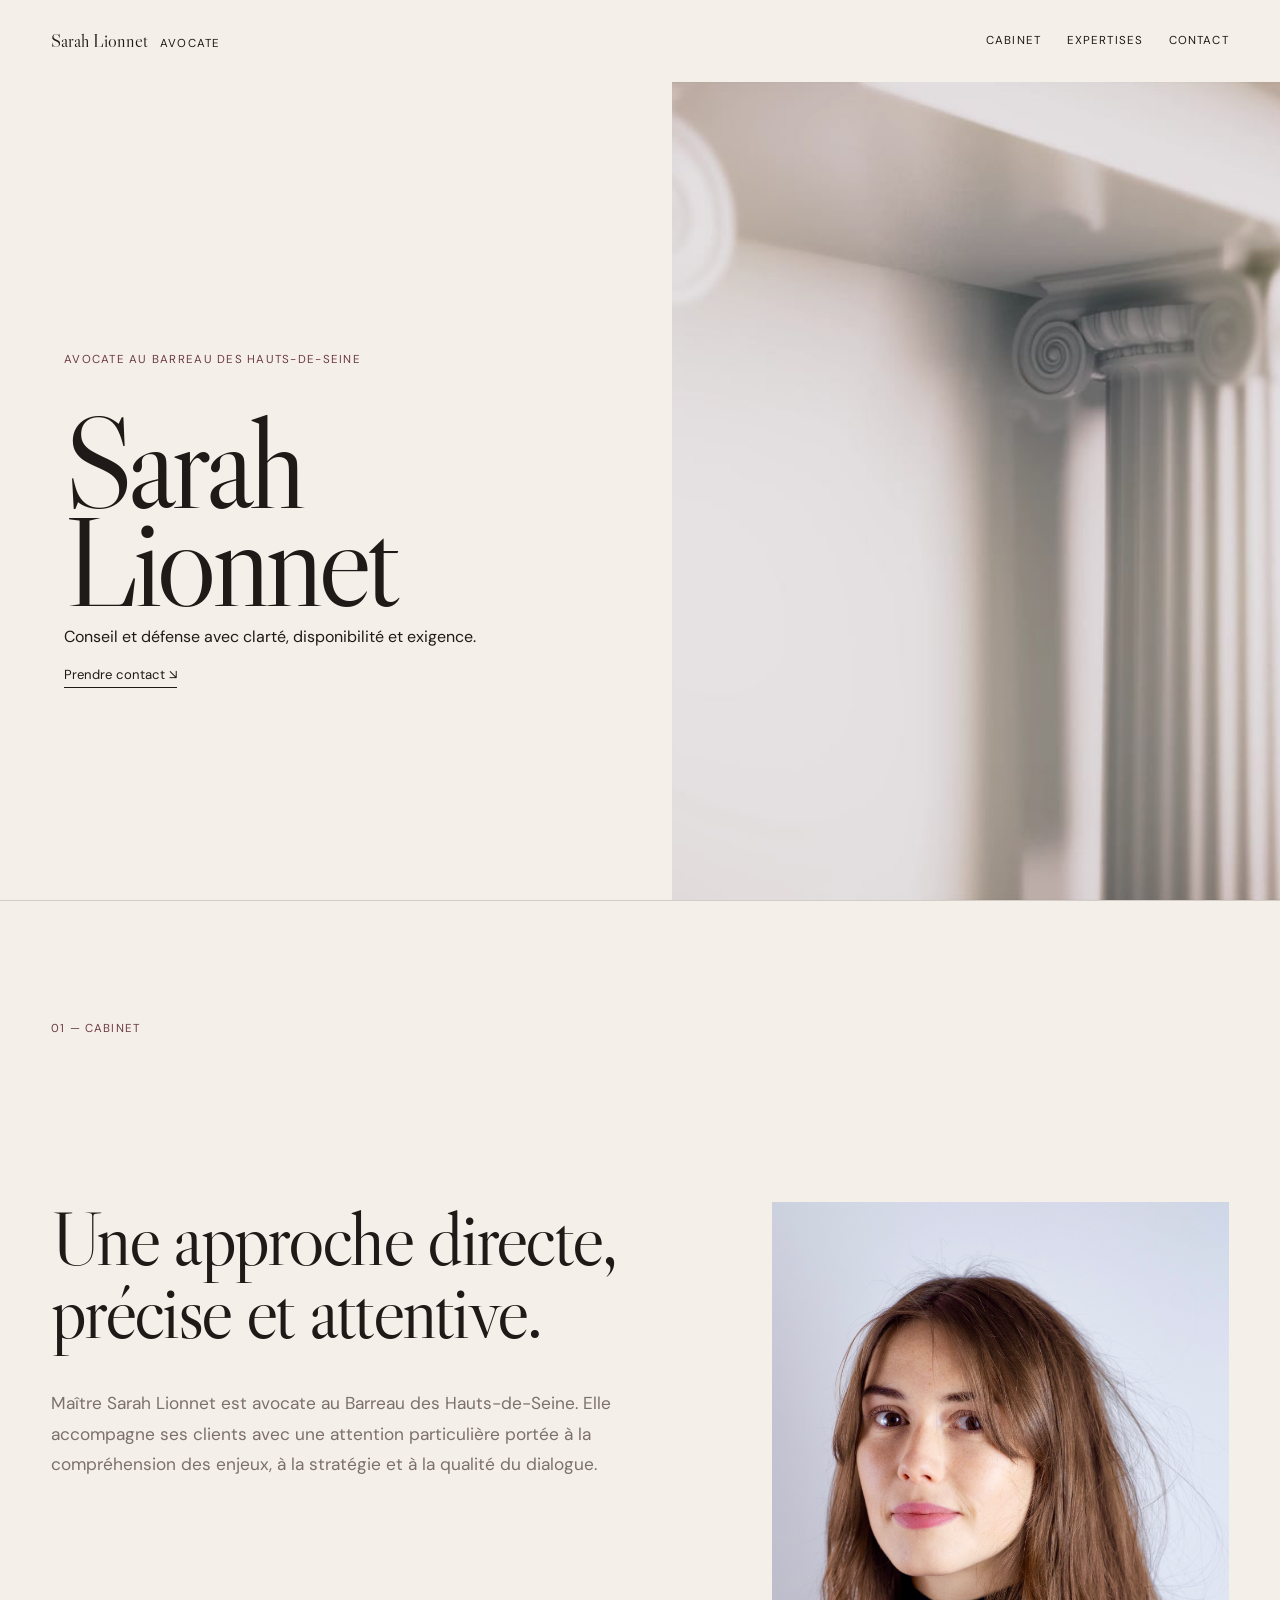
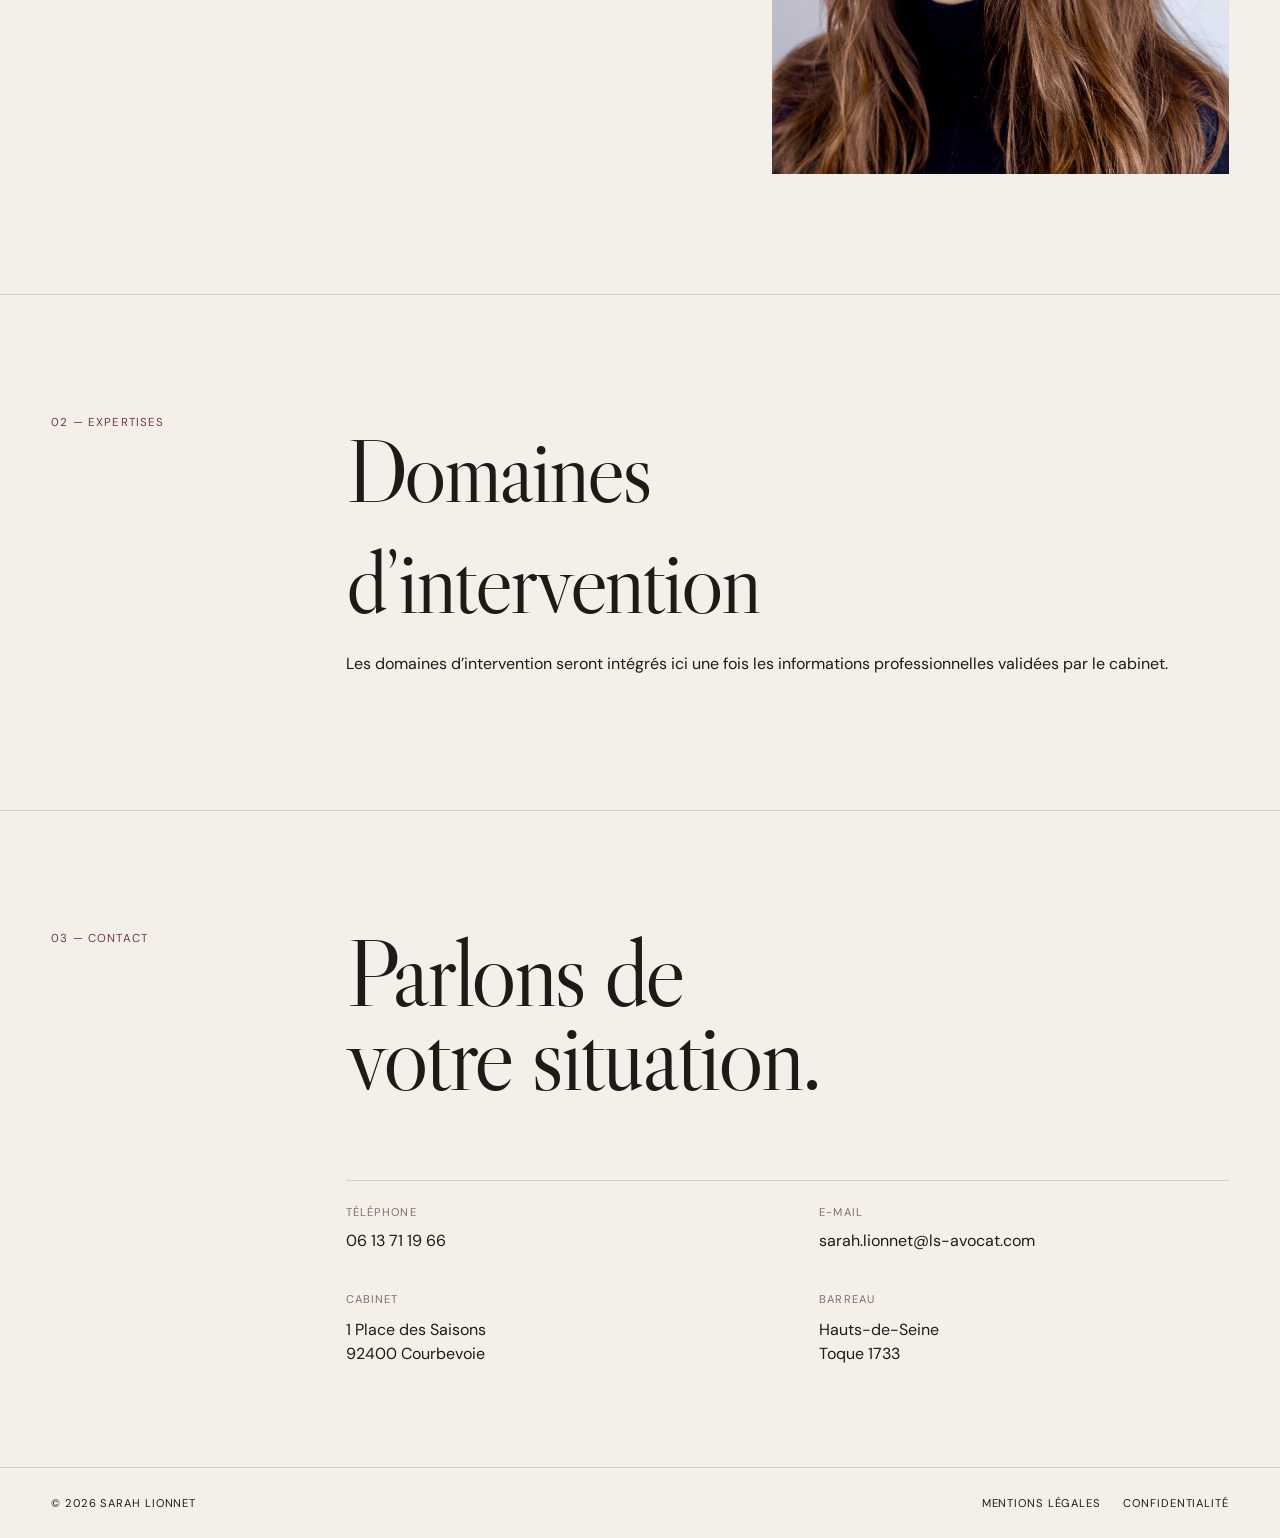
==== commit 84ea2e43: "Update index.html" ====
--- a/index.html
+++ b/index.html
@@ -4,14 +4,14 @@
   <meta charset="utf-8">
   <meta name="viewport" content="width=device-width,initial-scale=1">
   <meta name="description" content="Maître Sarah Lionnet, avocate au Barreau des Hauts-de-Seine à Courbevoie.">
-  <title>Maître Sarah Lionnet — Avocate au Barreau des Hauts-de-Seine</title>
+  <title>Sarah Lionnet — Avocate au Barreau des Hauts-de-Seine</title>
   <link rel="stylesheet" href="assets/css/style.css">
 </head>
 <body>
   <a class="skip-link" href="#contenu">Aller au contenu</a>
 
   <header class="site-header">
-    <a class="brand" href="#accueil">
+    <a class="brand" href="#accueil" aria-label="Retour à l'accueil">
       <strong>Sarah Lionnet</strong>
       <span>Avocate</span>
     </a>
@@ -31,11 +31,16 @@
     <section id="accueil" class="hero">
       <div class="hero-copy">
         <p class="eyebrow">Avocate au Barreau des Hauts-de-Seine</p>
-        <h1>Sarah<br><em>Lionnet</em></h1>
-        <p class="hero-intro">
-          Conseil et défense avec clarté, disponibilité et exigence.
-        </p>
-        <a class="text-link" href="#contact">Prendre contact <span>↘</span></a>
+
+        <h1>
+          Sarah<br>
+          <span>Lionnet</span>
+        </h1>
+
+        <div class="hero-meta">
+          <p>Conseil et défense avec clarté, disponibilité et exigence.</p>
+          <a class="text-link" href="#contact">Prendre contact <span>↘</span></a>
+        </div>
       </div>
 
       <figure class="hero-image">
@@ -44,10 +49,10 @@
     </section>
 
     <section id="cabinet" class="about section">
-      <div class="section-label">Le cabinet</div>
+      <div class="section-label">01 — Cabinet</div>
 
       <div class="about-copy">
-        <h2>Une approche directe et attentive.</h2>
+        <h2>Une approche directe, précise et attentive.</h2>
         <p>
           Maître Sarah Lionnet est avocate au Barreau des Hauts-de-Seine.
           Elle accompagne ses clients avec une attention particulière portée
@@ -61,22 +66,22 @@
     </section>
 
     <section id="expertises" class="expertises section">
-      <div class="section-label">Domaines d’intervention</div>
+      <div class="section-label">02 — Expertises</div>
 
       <div class="expertise-content">
-        <h2>Expertises</h2>
-        <p class="pending">
-          Les domaines d’intervention seront précisés ici à partir des informations
+        <h2>Domaines<br>d’intervention</h2>
+        <p>
+          Les domaines d’intervention seront intégrés ici une fois les informations
           professionnelles validées par le cabinet.
         </p>
       </div>
     </section>
 
     <section id="contact" class="contact section">
-      <div class="section-label">Contact</div>
+      <div class="section-label">03 — Contact</div>
 
       <div class="contact-copy">
-        <h2>Échanger sur<br>votre situation.</h2>
+        <h2>Parlons de<br>votre situation.</h2>
 
         <div class="contact-details">
           <div>
--- a/assets/css/style.css
+++ b/assets/css/style.css
@@ -1,342 +1,262 @@
-@import url('https://fonts.googleapis.com/css2?family=Cormorant+Garamond:ital,wght@0,500;1,500&family=Manrope:wght@400;500;600&display=swap');
+@import url('https://fonts.googleapis.com/css2?family=DM+Sans:wght@400;500&family=Libre+Caslon+Display&display=swap');
 
 :root{
-  --ivory:#efe4da;
-  --ivory-soft:#f6efe9;
-  --tobacco:#96684f;
-  --burgundy:#5b2026;
-  --ink:#171311;
-  --muted:#776b64;
-  --line:rgba(23,19,17,.18);
-  --max:1480px;
+  --paper:#f4efe9;
+  --ink:#1f1a17;
+  --muted:#7c716a;
+  --line:rgba(31,26,23,.16);
+  --wine:#6d3c43;
+  --max:1380px;
 }
 
 *{box-sizing:border-box}
 html{scroll-behavior:smooth}
 body{
   margin:0;
-  background:var(--ivory-soft);
+  background:var(--paper);
   color:var(--ink);
-  font-family:"Manrope",Arial,sans-serif;
+  font-family:"DM Sans",Arial,sans-serif;
   -webkit-font-smoothing:antialiased;
 }
+img{display:block;width:100%}
 a{color:inherit;text-decoration:none}
 button{font:inherit}
-::selection{background:var(--burgundy);color:var(--ivory-soft)}
-
-.skip-link{
-  position:fixed;left:1rem;top:-100px;z-index:100;
-  background:var(--ink);color:white;padding:.75rem 1rem;
-}
-.skip-link:focus{top:1rem}
+.skip-link{position:absolute;left:-9999px}
+.skip-link:focus{left:20px;top:20px;z-index:99;background:white;padding:10px}
 
 .site-header{
   position:fixed;
-  z-index:30;
-  top:0;left:0;right:0;
-  min-height:88px;
-  display:grid;
-  grid-template-columns:1fr auto;
+  inset:0 0 auto 0;
+  z-index:20;
+  height:82px;
+  padding:0 clamp(22px,4vw,60px);
+  display:flex;
   align-items:center;
-  padding:0 clamp(22px,4vw,64px);
-  color:var(--ink);
-  background:linear-gradient(to bottom, rgba(246,239,233,.94), rgba(246,239,233,.72), transparent);
-  backdrop-filter:blur(4px);
-}
-.brand{
-  display:flex;gap:.45rem;align-items:baseline;
-  font-size:.72rem;letter-spacing:.09em;text-transform:uppercase;
-}
-.brand strong{font-size:.72rem}
-.navigation{display:flex;gap:1.8rem;font-size:.78rem}
-.navigation a{position:relative}
-.navigation a::after{
-  content:"";position:absolute;left:0;bottom:-5px;width:100%;height:1px;
-  background:var(--burgundy);transform:scaleX(0);transform-origin:right;
-  transition:transform .25s ease;
-}
-.navigation a:hover::after{transform:scaleX(1);transform-origin:left}
-.menu-toggle{display:none;border:0;background:none;color:inherit}
+  justify-content:space-between;
+  background:rgba(244,239,233,.88);
+  backdrop-filter:blur(8px);
+  border-bottom:1px solid transparent;
+}
+.brand{display:flex;gap:.75rem;align-items:baseline}
+.brand strong{
+  font-family:"Libre Caslon Display",Georgia,serif;
+  font-size:1.15rem;
+  font-weight:400;
+}
+.brand span,.navigation,.section-label{
+  font-size:.72rem;
+  text-transform:uppercase;
+  letter-spacing:.1em;
+}
+.navigation{display:flex;gap:1.6rem}
+.menu-toggle{display:none;background:none;border:0}
 
 .hero{
   min-height:100svh;
   display:grid;
-  grid-template-columns:minmax(0,1.03fr) minmax(420px,.97fr);
-  background:var(--ivory);
-  border-bottom:1px solid var(--line);
+  grid-template-columns:1.05fr .95fr;
+  padding-top:82px;
 }
 .hero-copy{
-  padding:150px clamp(26px,5vw,82px) 52px;
+  padding:clamp(60px,8vw,120px) clamp(22px,5vw,80px) 48px;
   display:flex;
   flex-direction:column;
-  justify-content:space-between;
-}
-.eyebrow,.kicker,.section-index,.contact-label{
-  text-transform:uppercase;
-  letter-spacing:.13em;
-  font-size:.68rem;
-  font-weight:600;
-}
-.eyebrow{color:var(--burgundy)}
-
-.hero-title-wrap{margin:8vh 0}
-.hero-pretitle{
-  margin:0 0 .5rem;
-  font-family:"Cormorant Garamond",Georgia,serif;
+  justify-content:center;
+  align-items:flex-start;
+}
+.eyebrow{
+  margin:0 0 3rem;
+  color:var(--wine);
+  font-size:.72rem;
+  text-transform:uppercase;
+  letter-spacing:.11em;
+}
+.hero h1{
+  margin:0;
+  font-family:"Libre Caslon Display",Georgia,serif;
+  font-size:clamp(5rem,10vw,10rem);
+  line-height:.76;
+  font-weight:400;
+  letter-spacing:-.045em;
+}
+.hero h1 em{
   font-style:italic;
-  font-size:clamp(1.7rem,2.8vw,3.1rem);
-  color:var(--tobacco);
-}
-.hero h1{
-  margin:0;
-  font-family:"Cormorant Garamond",Georgia,serif;
-  font-size:clamp(5rem,10.8vw,11.5rem);
-  line-height:.68;
-  letter-spacing:-.065em;
-  font-weight:500;
-}
-.hero h1 em{
-  font-weight:500;
-  color:var(--burgundy);
-}
-.hero-bottom{
-  display:grid;
-  grid-template-columns:minmax(0,1fr) auto;
-  gap:2rem;
-  align-items:end;
-  border-top:1px solid var(--line);
-  padding-top:18px;
-}
-.hero-bottom p{max-width:480px;margin:0;font-size:1rem;line-height:1.55}
-.arrow-link{font-size:.82rem;white-space:nowrap}
-.arrow-link span{font-size:1.15rem;margin-left:.5rem;color:var(--burgundy)}
-
-.hero-portrait{
-  margin:0;
-  min-height:100svh;
-  position:relative;
+  color:var(--wine);
+}
+.hero-intro{
+  max-width:420px;
+  margin:3rem 0 1.8rem;
+  font-size:1.05rem;
+  line-height:1.65;
+}
+.text-link{
+  font-size:.82rem;
+  padding-bottom:.25rem;
+  border-bottom:1px solid currentColor;
+}
+.hero-image{
+  margin:0;
+  min-height:calc(100svh - 82px);
   overflow:hidden;
-  background:var(--tobacco);
-  border-left:1px solid rgba(23,19,17,.12);
-}
-.hero-portrait::after{
-  content:"";
-  position:absolute;inset:0;
-  background:linear-gradient(to top, rgba(38,18,16,.2), transparent 34%);
-  pointer-events:none;
-}
-.hero-portrait img{
-  width:100%;
+}
+.hero-image img{
   height:100%;
-  display:block;
   object-fit:cover;
-  object-position:center 34%;
-  filter:saturate(.90) contrast(.96);
-}
-.hero-portrait figcaption{
-  position:absolute;
-  z-index:2;
-  left:26px;bottom:24px;
-  color:#fff9f3;
-  font-size:.7rem;
-  letter-spacing:.12em;
-  text-transform:uppercase;
+  object-position:center;
 }
 
 .section{
   max-width:var(--max);
   margin:auto;
-  padding:125px clamp(22px,4vw,64px);
-  display:grid;
-  grid-template-columns:minmax(60px,1fr) minmax(0,10fr);
-  border-bottom:1px solid var(--line);
-}
-.section-index{padding-top:.35rem;color:var(--burgundy)}
-.section-content h2{
-  font-family:"Cormorant Garamond",Georgia,serif;
-  font-size:clamp(3.4rem,7vw,7.8rem);
-  line-height:.86;
-  letter-spacing:-.05em;
-  font-weight:500;
-  margin:1.3rem 0 3.5rem;
-  max-width:1050px;
-}
-.kicker{color:var(--burgundy)}
-.two-cols{
-  display:grid;grid-template-columns:1fr 1fr;gap:clamp(35px,8vw,130px);
-  font-size:1.06rem;line-height:1.7;
-}
-.two-cols p{margin:0}
-.two-cols p:first-child::first-letter{
-  float:left;
-  font-family:"Cormorant Garamond",Georgia,serif;
-  font-size:4.2rem;
-  line-height:.72;
-  color:var(--burgundy);
-  margin-right:.35rem;
-  margin-top:.25rem;
-}
-
-.expertise-section{background:var(--ivory-soft)}
-.expertise-list{border-top:1px solid var(--ink)}
-.expertise{
-  display:grid;grid-template-columns:70px minmax(0,1fr);
-  gap:1rem;padding:27px 0;border-bottom:1px solid var(--line);
-  transition:padding .25s ease, color .25s ease;
-}
-.expertise:hover{padding-left:12px;color:var(--burgundy)}
-.expertise-no{font-size:.68rem;color:var(--tobacco);padding-top:.55rem}
-.expertise h3{
-  margin:0 0 .55rem;
-  font-family:"Cormorant Garamond",Georgia,serif;
-  font-size:clamp(2rem,3.7vw,4.4rem);
+  padding:120px clamp(22px,4vw,60px);
+  border-top:1px solid var(--line);
+}
+.section-label{
+  color:var(--wine);
+  margin-bottom:4rem;
+}
+
+.about{
+  display:grid;
+  grid-template-columns:1.15fr .85fr;
+  gap:8vw;
+}
+.about .section-label{grid-column:1/-1}
+.about-copy h2,.expertise-content h2,.contact h2{
+  margin:0;
+  font-family:"Libre Caslon Display",Georgia,serif;
+  font-weight:400;
+  letter-spacing:-.035em;
+}
+.about-copy h2{
+  font-size:clamp(3rem,6vw,6rem);
   line-height:.95;
-  font-weight:500;
-  letter-spacing:-.035em;
-}
-.expertise p{margin:0;max-width:760px;color:var(--muted);line-height:1.6}
-
-.statement{
-  overflow:hidden;
-  padding:78px 0;
-  background:var(--burgundy);
-  color:#f8eee7;
-}
-.statement p{
-  margin:0;
-  font-family:"Cormorant Garamond",Georgia,serif;
-  font-size:clamp(5.5rem,15vw,15rem);
-  line-height:.72;
-  letter-spacing:-.065em;
-  white-space:nowrap;
-  font-weight:500;
-}
-.statement p:nth-child(2){
-  font-style:italic;
-  color:#d9b6a5;
-  transform:translateX(8vw);
-}
-
-.profile-section{background:var(--ivory)}
-.profile-grid{display:grid;grid-template-columns:1fr 1fr;gap:7vw}
-.profile-copy{padding-top:5.5rem}
-.lead{
-  font-family:"Cormorant Garamond",Georgia,serif;
-  font-size:clamp(2rem,3.2vw,3.6rem);
-  line-height:1.05;
-  letter-spacing:-.035em;
-}
-.profile-copy>p:not(.lead){line-height:1.7;color:var(--muted);max-width:660px}
-.facts{margin:4rem 0 0;border-top:1px solid var(--line)}
-.facts div{display:grid;grid-template-columns:130px 1fr;padding:1rem 0;border-bottom:1px solid var(--line)}
-.facts dt{color:var(--muted)}
-.facts dd{margin:0}
-
-.publications-section{background:var(--ivory-soft)}
-.section-heading-row{display:grid;grid-template-columns:1fr 1fr;align-items:end}
-.small-note{max-width:420px;color:var(--muted);line-height:1.5}
-.publication-list{border-top:1px solid var(--ink)}
-.publication{
-  display:grid;grid-template-columns:140px 1fr 30px;gap:1rem;
-  padding:27px 0;border-bottom:1px solid var(--line);align-items:start;
-}
-.publication:hover span{color:var(--burgundy)}
-.publication time{font-size:.72rem;color:var(--tobacco)}
-.publication span{
-  font-family:"Cormorant Garamond",Georgia,serif;
-  font-size:clamp(1.6rem,2.7vw,2.9rem);
-  line-height:1.05;letter-spacing:-.025em
-}
-.publication b{font-weight:400;font-size:1.2rem;color:var(--burgundy)}
-
-.contact-section{
-  background:var(--tobacco);
-  color:#fff9f3;
-  padding:125px clamp(22px,4vw,64px);
-}
-.contact-section .kicker{color:#ead3c6}
-.contact-section h2{
-  margin:1.5rem 0 8rem;
-  font-family:"Cormorant Garamond",Georgia,serif;
-  font-size:clamp(5rem,11vw,11rem);
-  line-height:.72;
-  letter-spacing:-.065em;
-  font-weight:500;
-}
-.contact-grid{
-  display:grid;grid-template-columns:repeat(4,1fr);
-  border-top:1px solid rgba(255,255,255,.38);
-}
-.contact-grid>div{padding:22px 28px 0 0}
-.contact-label{display:block;color:#ead3c6;margin-bottom:1.4rem}
-.contact-grid a,.contact-grid p,.contact-grid address{font-size:.95rem;line-height:1.55;font-style:normal;margin:0}
+  max-width:700px;
+}
+.about-copy p{
+  margin:2.5rem 0 0;
+  max-width:650px;
+  font-size:1.08rem;
+  line-height:1.75;
+  color:var(--muted);
+}
+.profile-image{
+  margin:0;
+  align-self:start;
+  max-width:470px;
+}
+.profile-image img{
+  aspect-ratio:4/5;
+  object-fit:cover;
+  object-position:center top;
+}
+
+.expertises{
+  display:grid;
+  grid-template-columns:1fr 3fr;
+}
+.expertise-content{
+  max-width:850px;
+}
+.expertise-content h2{
+  font-size:clamp(3.5rem,7vw,7rem);
+}
+.pending{
+  margin:2rem 0 0;
+  max-width:620px;
+  color:var(--muted);
+  line-height:1.7;
+}
+
+.contact{
+  display:grid;
+  grid-template-columns:1fr 3fr;
+  padding-bottom:100px;
+}
+.contact h2{
+  font-size:clamp(3.8rem,7.5vw,8rem);
+  line-height:.88;
+}
+.contact-details{
+  margin-top:5rem;
+  padding-top:1.5rem;
+  border-top:1px solid var(--line);
+  display:grid;
+  grid-template-columns:repeat(2,1fr);
+  gap:2.6rem 4rem;
+}
+.contact-details span{
+  display:block;
+  margin-bottom:.7rem;
+  color:var(--muted);
+  font-size:.7rem;
+  text-transform:uppercase;
+  letter-spacing:.1em;
+}
+.contact-details p,.contact-details address{
+  margin:0;
+  font-style:normal;
+  line-height:1.55;
+}
 
 .site-footer{
-  padding:30px clamp(22px,4vw,64px);
-  display:grid;grid-template-columns:1fr 1fr auto;gap:2rem;
-  align-items:end;font-size:.68rem;letter-spacing:.08em;text-transform:uppercase;
-  background:var(--ivory-soft);
-}
-.site-footer>div:first-child{display:flex;flex-direction:column}
-.footer-links{display:flex;gap:1.5rem}
+  max-width:var(--max);
+  margin:auto;
+  padding:28px clamp(22px,4vw,60px);
+  border-top:1px solid var(--line);
+  display:flex;
+  justify-content:space-between;
+  gap:2rem;
+  font-size:.7rem;
+  text-transform:uppercase;
+  letter-spacing:.08em;
+}
+.footer-links{display:flex;gap:1.4rem}
 
 .legal-page{
-  max-width:900px;margin:auto;padding:150px 24px 100px;line-height:1.7;
-}
-.legal-page h1{
-  font-family:"Cormorant Garamond",Georgia,serif;
-  font-size:clamp(4rem,8vw,7rem);letter-spacing:-.055em;line-height:.8;font-weight:500
-}
-.legal-page h2{
-  margin-top:3rem;
-  font-family:"Cormorant Garamond",Georgia,serif;
-  font-size:2rem;
-}
-.legal-page a{text-decoration:underline;text-decoration-color:var(--burgundy)}
-
-@media(max-width:950px){
-  .hero{grid-template-columns:1fr}
-  .hero-copy{min-height:75svh;padding-top:120px}
-  .hero-portrait{min-height:72svh;border-left:0;border-top:1px solid var(--line)}
-  .hero-portrait img{object-position:center 28%}
-}
+  max-width:850px;
+  margin:auto;
+  padding:140px 24px 100px;
+  line-height:1.7;
+}
+.legal-page h1,.legal-page h2{
+  font-family:"Libre Caslon Display",Georgia,serif;
+  font-weight:400;
+}
+.legal-page h1{font-size:clamp(3.5rem,7vw,6rem)}
+.legal-page h2{margin-top:3rem}
 
 @media(max-width:850px){
-  .site-header{min-height:72px}
-  .menu-toggle{display:block;position:relative;z-index:32}
+  .site-header{height:70px}
+  .menu-toggle{display:block}
   .navigation{
-    display:none;position:fixed;inset:0;background:var(--burgundy);
-    color:#fff8f2;padding:120px 24px 40px;flex-direction:column;
-    gap:1rem;
-    font-family:"Cormorant Garamond",Georgia,serif;
-    font-size:clamp(2.5rem,10vw,5rem);
+    display:none;
+    position:fixed;
+    inset:70px 0 auto 0;
+    background:var(--paper);
+    padding:24px;
+    flex-direction:column;
+    border-top:1px solid var(--line);
+    border-bottom:1px solid var(--line);
   }
   .navigation.is-open{display:flex}
-  .hero-bottom,.two-cols,.profile-grid,.section-heading-row{grid-template-columns:1fr}
-  .hero-bottom{gap:1.5rem}
-  .arrow-link{justify-self:start}
-  .section{grid-template-columns:1fr;padding-top:85px;padding-bottom:85px}
-  .section-index{margin-bottom:3rem}
-  .section-content h2{margin-bottom:2.5rem}
-  .profile-copy{padding-top:0}
-  .contact-grid{grid-template-columns:1fr 1fr;gap:3rem 1rem}
-  .contact-section h2{margin-bottom:5rem}
-  .publication{grid-template-columns:90px 1fr 20px}
+  .hero{
+    grid-template-columns:1fr;
+    padding-top:70px;
+  }
+  .hero-copy{min-height:68svh}
+  .hero-image{min-height:48svh}
+  .about,.expertises,.contact{grid-template-columns:1fr}
+  .section-label{margin-bottom:2.5rem}
+  .about{gap:3rem}
+  .profile-image{max-width:360px}
+  .contact-details{grid-template-columns:1fr 1fr}
 }
 
 @media(max-width:520px){
   .brand span{display:none}
-  .hero-copy{min-height:68svh;padding:105px 22px 34px}
-  .hero h1{font-size:clamp(4.6rem,23vw,7rem)}
-  .hero-portrait{min-height:65svh}
-  .expertise{grid-template-columns:45px 1fr}
-  .publication{grid-template-columns:1fr 25px}
-  .publication time{grid-column:1/-1}
-  .contact-grid{grid-template-columns:1fr}
-  .site-footer{grid-template-columns:1fr;align-items:start}
-}
-
-@media(prefers-reduced-motion:reduce){
-  html{scroll-behavior:auto}
-  *{transition:none!important}
-}
+  .hero h1{font-size:clamp(4.5rem,22vw,7rem)}
+  .section{padding-top:85px;padding-bottom:85px}
+  .contact-details{grid-template-columns:1fr}
+  .site-footer{flex-direction:column}
+}
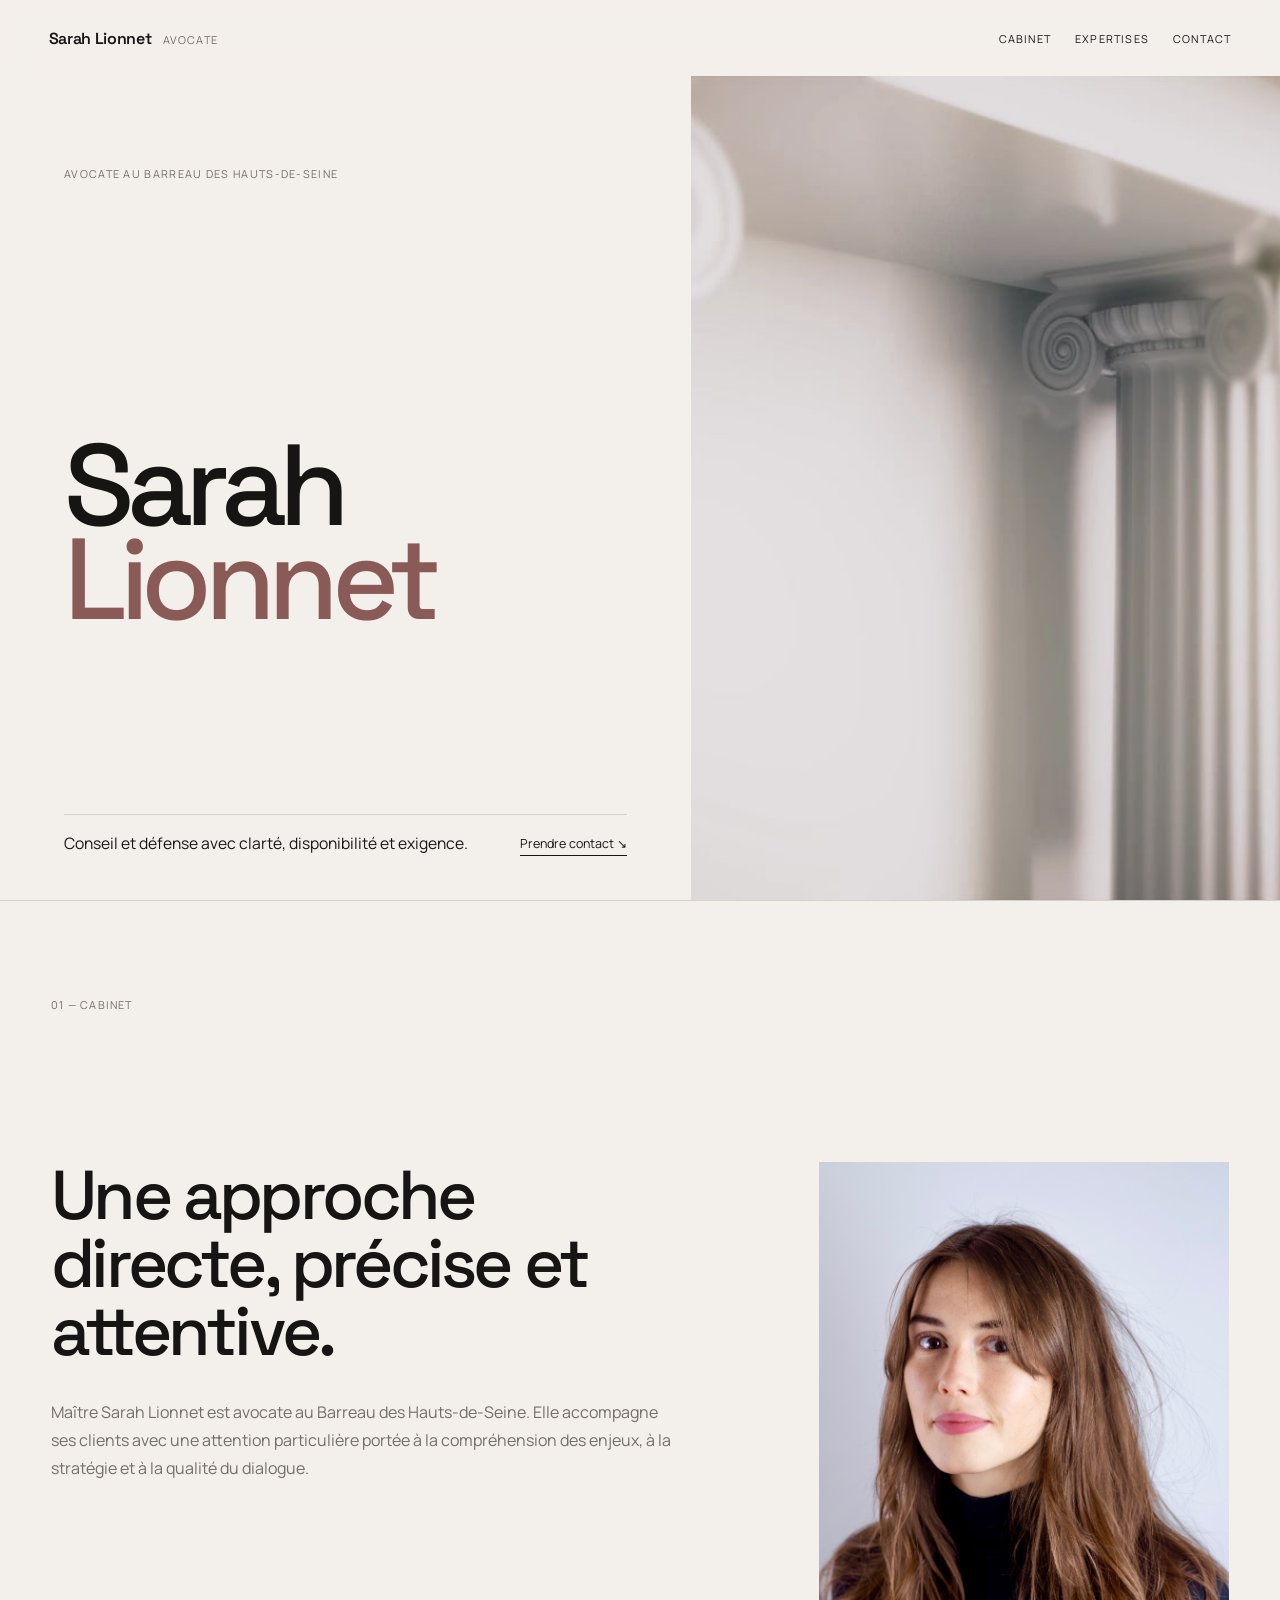
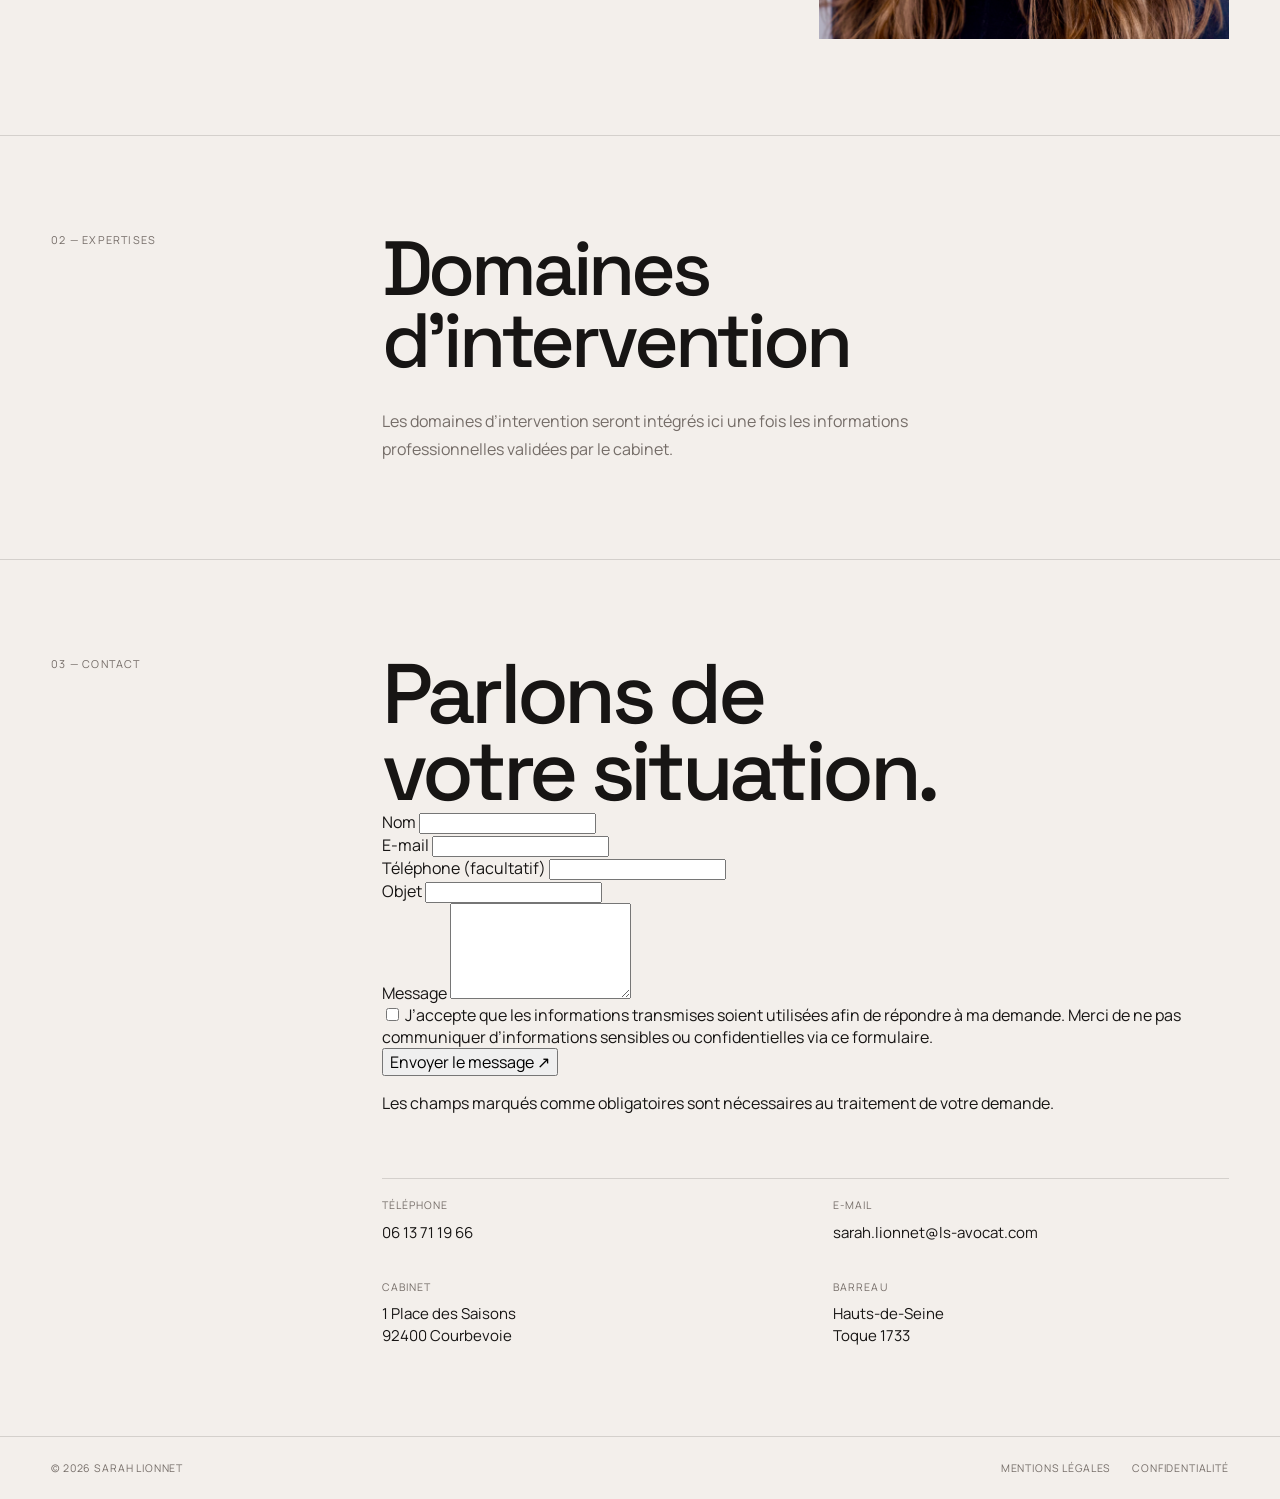
==== commit 6662b842: "Update index.html" ====
--- a/index.html
+++ b/index.html
@@ -83,22 +83,74 @@
       <div class="contact-copy">
         <h2>Parlons de<br>votre situation.</h2>
 
-        <div class="contact-details">
-          <div>
-            <span>Téléphone</span>
-            <a href="tel:+33613711966">06 13 71 19 66</a>
-          </div>
-          <div>
-            <span>E-mail</span>
-            <a href="mailto:sarah.lionnet@ls-avocat.com">sarah.lionnet@ls-avocat.com</a>
-          </div>
-          <div>
-            <span>Cabinet</span>
-            <address>1 Place des Saisons<br>92400 Courbevoie</address>
-          </div>
-          <div>
-            <span>Barreau</span>
-            <p>Hauts-de-Seine<br>Toque 1733</p>
+        <div class="contact-layout">
+          <form
+            class="contact-form"
+            action="https://formspree.io/f/REMPLACER_ICI"
+            method="POST"
+          >
+            <div class="field-row">
+              <div class="field">
+                <label for="nom">Nom</label>
+                <input id="nom" name="nom" type="text" autocomplete="name" required>
+              </div>
+
+              <div class="field">
+                <label for="email">E-mail</label>
+                <input id="email" name="email" type="email" autocomplete="email" required>
+              </div>
+            </div>
+
+            <div class="field-row">
+              <div class="field">
+                <label for="telephone">Téléphone <span>(facultatif)</span></label>
+                <input id="telephone" name="telephone" type="tel" autocomplete="tel">
+              </div>
+
+              <div class="field">
+                <label for="objet">Objet</label>
+                <input id="objet" name="objet" type="text" required>
+              </div>
+            </div>
+
+            <div class="field field-message">
+              <label for="message">Message</label>
+              <textarea id="message" name="message" rows="6" required></textarea>
+            </div>
+
+            <input type="hidden" name="_subject" value="Nouveau message depuis le site de Sarah Lionnet">
+
+            <label class="consent">
+              <input type="checkbox" name="consentement" value="oui" required>
+              <span>
+                J’accepte que les informations transmises soient utilisées afin de répondre à ma demande.
+                Merci de ne pas communiquer d’informations sensibles ou confidentielles via ce formulaire.
+              </span>
+            </label>
+
+            <div class="form-actions">
+              <button type="submit">Envoyer le message <span>↗</span></button>
+              <p>Les champs marqués comme obligatoires sont nécessaires au traitement de votre demande.</p>
+            </div>
+          </form>
+
+          <div class="contact-details">
+            <div>
+              <span>Téléphone</span>
+              <a href="tel:+33613711966">06 13 71 19 66</a>
+            </div>
+            <div>
+              <span>E-mail</span>
+              <a href="mailto:sarah.lionnet@ls-avocat.com">sarah.lionnet@ls-avocat.com</a>
+            </div>
+            <div>
+              <span>Cabinet</span>
+              <address>1 Place des Saisons<br>92400 Courbevoie</address>
+            </div>
+            <div>
+              <span>Barreau</span>
+              <p>Hauts-de-Seine<br>Toque 1733</p>
+            </div>
           </div>
         </div>
       </div>
--- a/assets/css/style.css
+++ b/assets/css/style.css
@@ -1,12 +1,13 @@
-@import url('https://fonts.googleapis.com/css2?family=DM+Sans:wght@400;500&family=Libre+Caslon+Display&display=swap');
+@import url('https://fonts.googleapis.com/css2?family=Manrope:wght@400;500;600&family=Space+Grotesk:wght@400;500;600&display=swap');
 
 :root{
-  --paper:#f4efe9;
-  --ink:#1f1a17;
-  --muted:#7c716a;
-  --line:rgba(31,26,23,.16);
-  --wine:#6d3c43;
-  --max:1380px;
+  --paper:#f3efeb;
+  --paper-2:#ece5df;
+  --ink:#171514;
+  --muted:#756d68;
+  --line:rgba(23,21,20,.14);
+  --accent:#8a5a57;
+  --max:1360px;
 }
 
 *{box-sizing:border-box}
@@ -15,12 +16,13 @@
   margin:0;
   background:var(--paper);
   color:var(--ink);
-  font-family:"DM Sans",Arial,sans-serif;
+  font-family:"Manrope",Arial,sans-serif;
   -webkit-font-smoothing:antialiased;
 }
 img{display:block;width:100%}
 a{color:inherit;text-decoration:none}
 button{font:inherit}
+::selection{background:var(--ink);color:var(--paper)}
 .skip-link{position:absolute;left:-9999px}
 .skip-link:focus{left:20px;top:20px;z-index:99;background:white;padding:10px}
 
@@ -28,235 +30,286 @@
   position:fixed;
   inset:0 0 auto 0;
   z-index:20;
-  height:82px;
-  padding:0 clamp(22px,4vw,60px);
+  height:76px;
+  padding:0 clamp(20px,3.8vw,56px);
   display:flex;
   align-items:center;
   justify-content:space-between;
-  background:rgba(244,239,233,.88);
-  backdrop-filter:blur(8px);
-  border-bottom:1px solid transparent;
-}
-.brand{display:flex;gap:.75rem;align-items:baseline}
+  background:rgba(243,239,235,.84);
+  backdrop-filter:blur(10px);
+}
+.brand{
+  display:flex;
+  gap:.7rem;
+  align-items:baseline;
+}
 .brand strong{
-  font-family:"Libre Caslon Display",Georgia,serif;
-  font-size:1.15rem;
-  font-weight:400;
-}
-.brand span,.navigation,.section-label{
-  font-size:.72rem;
+  font-family:"Space Grotesk",Arial,sans-serif;
+  font-size:1rem;
+  font-weight:600;
+  letter-spacing:-.02em;
+}
+.brand span,
+.navigation,
+.section-label{
+  font-size:.68rem;
   text-transform:uppercase;
-  letter-spacing:.1em;
-}
-.navigation{display:flex;gap:1.6rem}
+  letter-spacing:.11em;
+}
+.brand span{color:var(--muted)}
+.navigation{display:flex;gap:1.5rem}
+.navigation a{
+  transition:opacity .2s ease;
+}
+.navigation a:hover{opacity:.55}
 .menu-toggle{display:none;background:none;border:0}
 
 .hero{
   min-height:100svh;
   display:grid;
-  grid-template-columns:1.05fr .95fr;
-  padding-top:82px;
+  grid-template-columns:1.08fr .92fr;
+  padding-top:76px;
 }
 .hero-copy{
-  padding:clamp(60px,8vw,120px) clamp(22px,5vw,80px) 48px;
+  padding:clamp(54px,7vw,104px) clamp(22px,5vw,78px) 44px;
   display:flex;
   flex-direction:column;
-  justify-content:center;
-  align-items:flex-start;
+  justify-content:space-between;
 }
 .eyebrow{
-  margin:0 0 3rem;
-  color:var(--wine);
-  font-size:.72rem;
+  margin:0;
+  color:var(--muted);
+  font-size:.68rem;
   text-transform:uppercase;
-  letter-spacing:.11em;
+  letter-spacing:.12em;
 }
 .hero h1{
-  margin:0;
-  font-family:"Libre Caslon Display",Georgia,serif;
-  font-size:clamp(5rem,10vw,10rem);
-  line-height:.76;
-  font-weight:400;
-  letter-spacing:-.045em;
-}
-.hero h1 em{
-  font-style:italic;
-  color:var(--wine);
-}
-.hero-intro{
-  max-width:420px;
-  margin:3rem 0 1.8rem;
-  font-size:1.05rem;
-  line-height:1.65;
+  margin:8vh 0 0;
+  font-family:"Space Grotesk",Arial,sans-serif;
+  font-size:clamp(4.6rem,9vw,9rem);
+  line-height:.82;
+  font-weight:500;
+  letter-spacing:-.065em;
+}
+.hero h1 span{
+  color:var(--accent);
+}
+.hero-meta{
+  display:grid;
+  grid-template-columns:minmax(0,1fr) auto;
+  gap:2rem;
+  align-items:end;
+  border-top:1px solid var(--line);
+  padding-top:16px;
+}
+.hero-meta p{
+  margin:0;
+  max-width:430px;
+  font-size:.98rem;
+  line-height:1.6;
 }
 .text-link{
-  font-size:.82rem;
-  padding-bottom:.25rem;
+  font-size:.78rem;
+  padding-bottom:.2rem;
   border-bottom:1px solid currentColor;
+  white-space:nowrap;
 }
 .hero-image{
   margin:0;
-  min-height:calc(100svh - 82px);
+  min-height:calc(100svh - 76px);
   overflow:hidden;
+  background:var(--paper-2);
 }
 .hero-image img{
   height:100%;
   object-fit:cover;
   object-position:center;
+  filter:saturate(.88) contrast(.98);
 }
 
 .section{
   max-width:var(--max);
   margin:auto;
-  padding:120px clamp(22px,4vw,60px);
+  padding:96px clamp(22px,4vw,58px);
   border-top:1px solid var(--line);
 }
 .section-label{
-  color:var(--wine);
-  margin-bottom:4rem;
+  color:var(--muted);
+  margin-bottom:3rem;
 }
 
 .about{
   display:grid;
-  grid-template-columns:1.15fr .85fr;
+  grid-template-columns:minmax(0,1.2fr) minmax(280px,.8fr);
   gap:8vw;
 }
 .about .section-label{grid-column:1/-1}
-.about-copy h2,.expertise-content h2,.contact h2{
-  margin:0;
-  font-family:"Libre Caslon Display",Georgia,serif;
-  font-weight:400;
-  letter-spacing:-.035em;
+.about-copy h2,
+.expertise-content h2,
+.contact h2{
+  margin:0;
+  font-family:"Space Grotesk",Arial,sans-serif;
+  font-weight:500;
+  letter-spacing:-.055em;
 }
 .about-copy h2{
-  font-size:clamp(3rem,6vw,6rem);
-  line-height:.95;
-  max-width:700px;
+  font-size:clamp(2.8rem,5.4vw,5.2rem);
+  line-height:.98;
+  max-width:720px;
 }
 .about-copy p{
-  margin:2.5rem 0 0;
-  max-width:650px;
-  font-size:1.08rem;
-  line-height:1.75;
-  color:var(--muted);
-}
-.profile-image{
-  margin:0;
-  align-self:start;
-  max-width:470px;
-}
-.profile-image img{
-  aspect-ratio:4/5;
-  object-fit:cover;
-  object-position:center top;
-}
-
-.expertises{
-  display:grid;
-  grid-template-columns:1fr 3fr;
-}
-.expertise-content{
-  max-width:850px;
-}
-.expertise-content h2{
-  font-size:clamp(3.5rem,7vw,7rem);
-}
-.pending{
   margin:2rem 0 0;
   max-width:620px;
+  font-size:1rem;
+  line-height:1.75;
+  color:var(--muted);
+}
+.profile-image{
+  margin:0;
+  justify-self:end;
+  align-self:start;
+  width:min(100%,410px);
+  overflow:hidden;
+  background:#e9e9eb;
+}
+.profile-image img{
+  aspect-ratio:4/4.65;
+  object-fit:cover;
+  object-position:50% 22%;
+}
+
+.expertises,
+.contact{
+  display:grid;
+  grid-template-columns:minmax(150px,1fr) minmax(0,3fr);
+  gap:3rem;
+}
+.expertise-content{
+  max-width:860px;
+}
+.expertise-content h2{
+  font-size:clamp(3rem,6vw,6.2rem);
+  line-height:.94;
+}
+.expertise-content p{
+  margin:2rem 0 0;
+  max-width:600px;
   color:var(--muted);
   line-height:1.7;
 }
 
 .contact{
-  display:grid;
-  grid-template-columns:1fr 3fr;
-  padding-bottom:100px;
+  padding-bottom:88px;
 }
 .contact h2{
-  font-size:clamp(3.8rem,7.5vw,8rem);
-  line-height:.88;
+  font-size:clamp(3.2rem,6.6vw,6.8rem);
+  line-height:.92;
 }
 .contact-details{
-  margin-top:5rem;
-  padding-top:1.5rem;
+  margin-top:4rem;
+  padding-top:1.2rem;
   border-top:1px solid var(--line);
   display:grid;
   grid-template-columns:repeat(2,1fr);
-  gap:2.6rem 4rem;
+  gap:2.2rem 3.5rem;
 }
 .contact-details span{
   display:block;
-  margin-bottom:.7rem;
-  color:var(--muted);
-  font-size:.7rem;
+  margin-bottom:.55rem;
+  color:var(--muted);
+  font-size:.66rem;
   text-transform:uppercase;
   letter-spacing:.1em;
 }
-.contact-details p,.contact-details address{
+.contact-details a,
+.contact-details p,
+.contact-details address{
   margin:0;
   font-style:normal;
-  line-height:1.55;
+  line-height:1.5;
+  font-size:.94rem;
 }
 
 .site-footer{
   max-width:var(--max);
   margin:auto;
-  padding:28px clamp(22px,4vw,60px);
+  padding:24px clamp(22px,4vw,58px);
   border-top:1px solid var(--line);
   display:flex;
   justify-content:space-between;
   gap:2rem;
-  font-size:.7rem;
+  font-size:.66rem;
   text-transform:uppercase;
   letter-spacing:.08em;
-}
-.footer-links{display:flex;gap:1.4rem}
+  color:var(--muted);
+}
+.footer-links{display:flex;gap:1.3rem}
 
 .legal-page{
-  max-width:850px;
+  max-width:820px;
   margin:auto;
-  padding:140px 24px 100px;
+  padding:130px 24px 90px;
   line-height:1.7;
 }
-.legal-page h1,.legal-page h2{
-  font-family:"Libre Caslon Display",Georgia,serif;
-  font-weight:400;
-}
-.legal-page h1{font-size:clamp(3.5rem,7vw,6rem)}
-.legal-page h2{margin-top:3rem}
+.legal-page h1,
+.legal-page h2{
+  font-family:"Space Grotesk",Arial,sans-serif;
+  font-weight:500;
+  letter-spacing:-.04em;
+}
+.legal-page h1{font-size:clamp(3rem,6vw,5.5rem)}
+.legal-page h2{margin-top:2.5rem}
 
 @media(max-width:850px){
-  .site-header{height:70px}
+  .site-header{height:68px}
   .menu-toggle{display:block}
   .navigation{
     display:none;
     position:fixed;
-    inset:70px 0 auto 0;
+    inset:68px 0 auto 0;
     background:var(--paper);
-    padding:24px;
+    padding:22px;
     flex-direction:column;
     border-top:1px solid var(--line);
     border-bottom:1px solid var(--line);
   }
   .navigation.is-open{display:flex}
+
   .hero{
     grid-template-columns:1fr;
-    padding-top:70px;
-  }
-  .hero-copy{min-height:68svh}
-  .hero-image{min-height:48svh}
-  .about,.expertises,.contact{grid-template-columns:1fr}
-  .section-label{margin-bottom:2.5rem}
-  .about{gap:3rem}
-  .profile-image{max-width:360px}
-  .contact-details{grid-template-columns:1fr 1fr}
-}
-
-@media(max-width:520px){
+    padding-top:68px;
+  }
+  .hero-copy{min-height:64svh}
+  .hero h1{margin-top:5vh}
+  .hero-image{min-height:44svh}
+
+  .about,
+  .expertises,
+  .contact{
+    grid-template-columns:1fr;
+  }
+  .section-label{margin-bottom:2.2rem}
+  .about{gap:2.5rem}
+  .profile-image{
+    justify-self:start;
+    width:min(78vw,360px);
+  }
+}
+
+@media(max-width:560px){
   .brand span{display:none}
-  .hero h1{font-size:clamp(4.5rem,22vw,7rem)}
-  .section{padding-top:85px;padding-bottom:85px}
+  .hero-copy{padding-top:44px}
+  .hero h1{font-size:clamp(4rem,20vw,6.5rem)}
+  .hero-meta{
+    grid-template-columns:1fr;
+    gap:1.3rem;
+  }
+  .section{padding-top:76px;padding-bottom:76px}
   .contact-details{grid-template-columns:1fr}
   .site-footer{flex-direction:column}
 }
+
+@media(prefers-reduced-motion:reduce){
+  html{scroll-behavior:auto}
+  *{transition:none!important}
+}
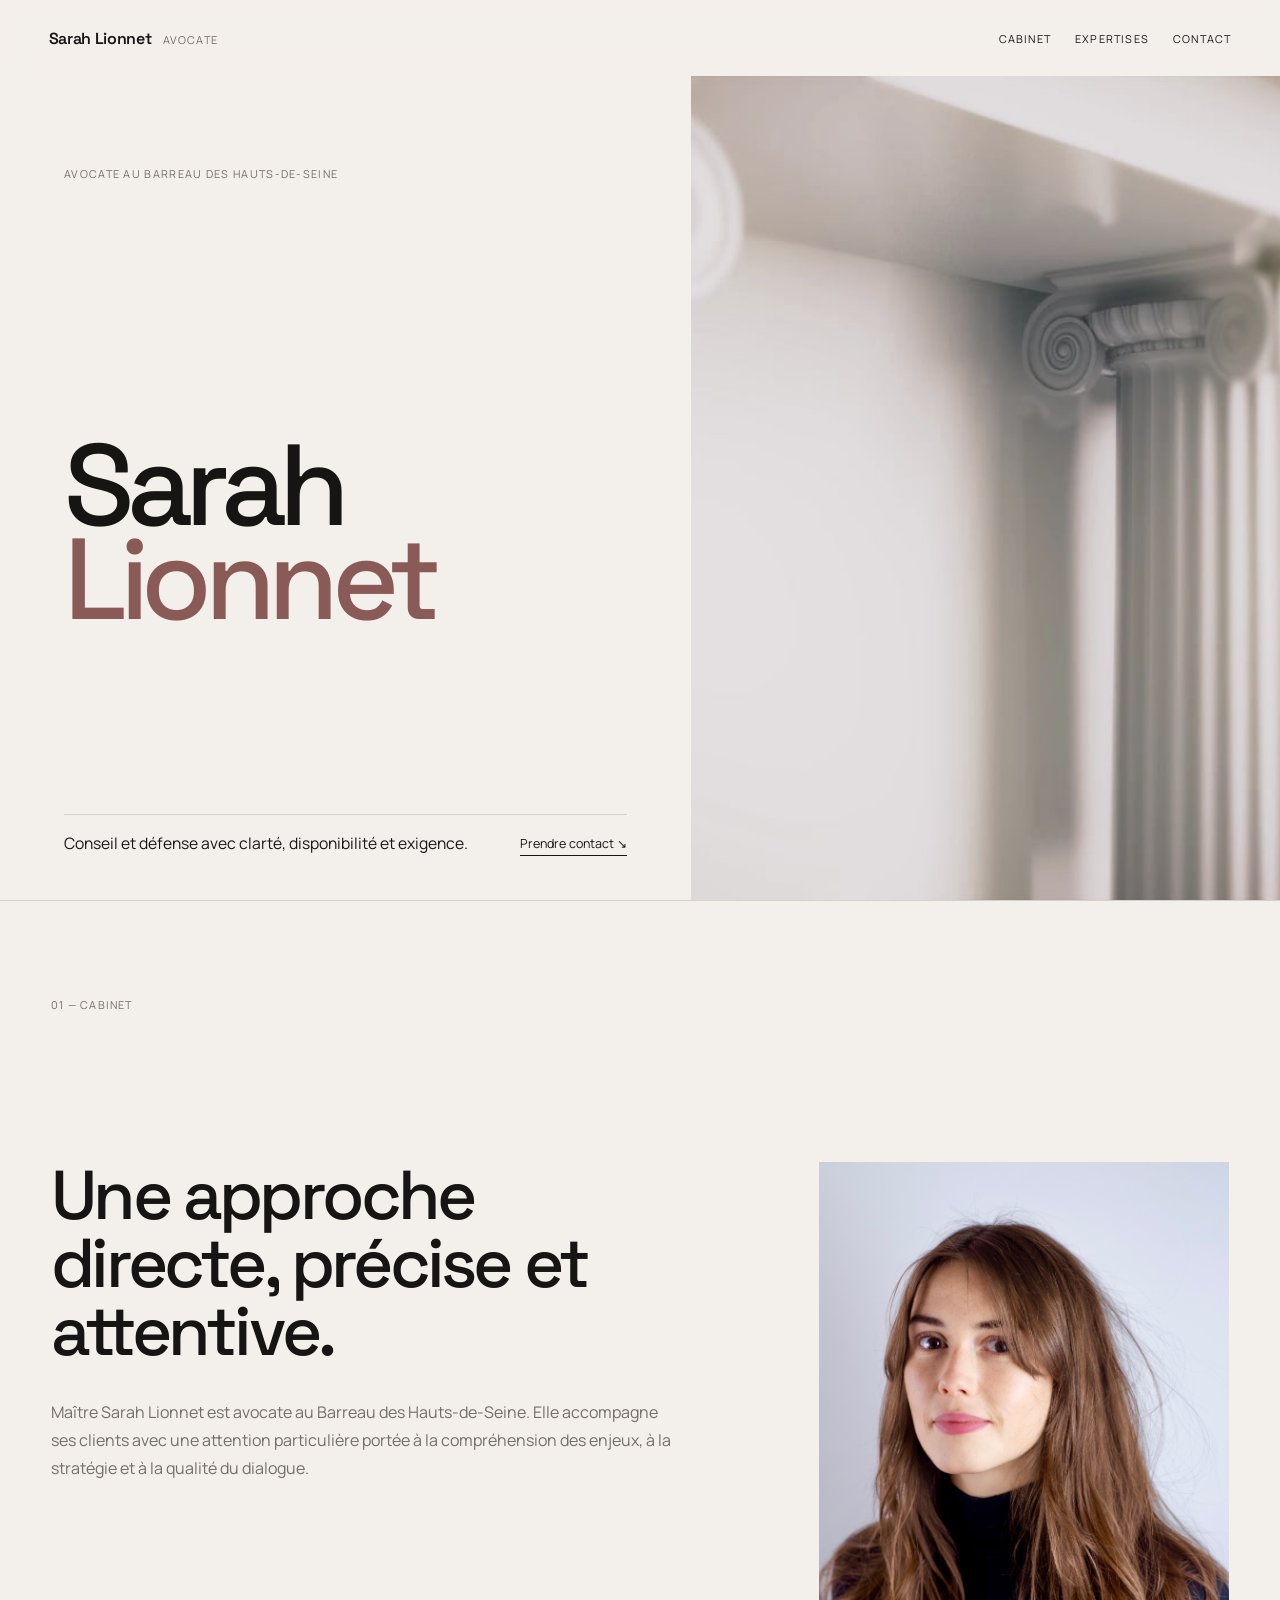
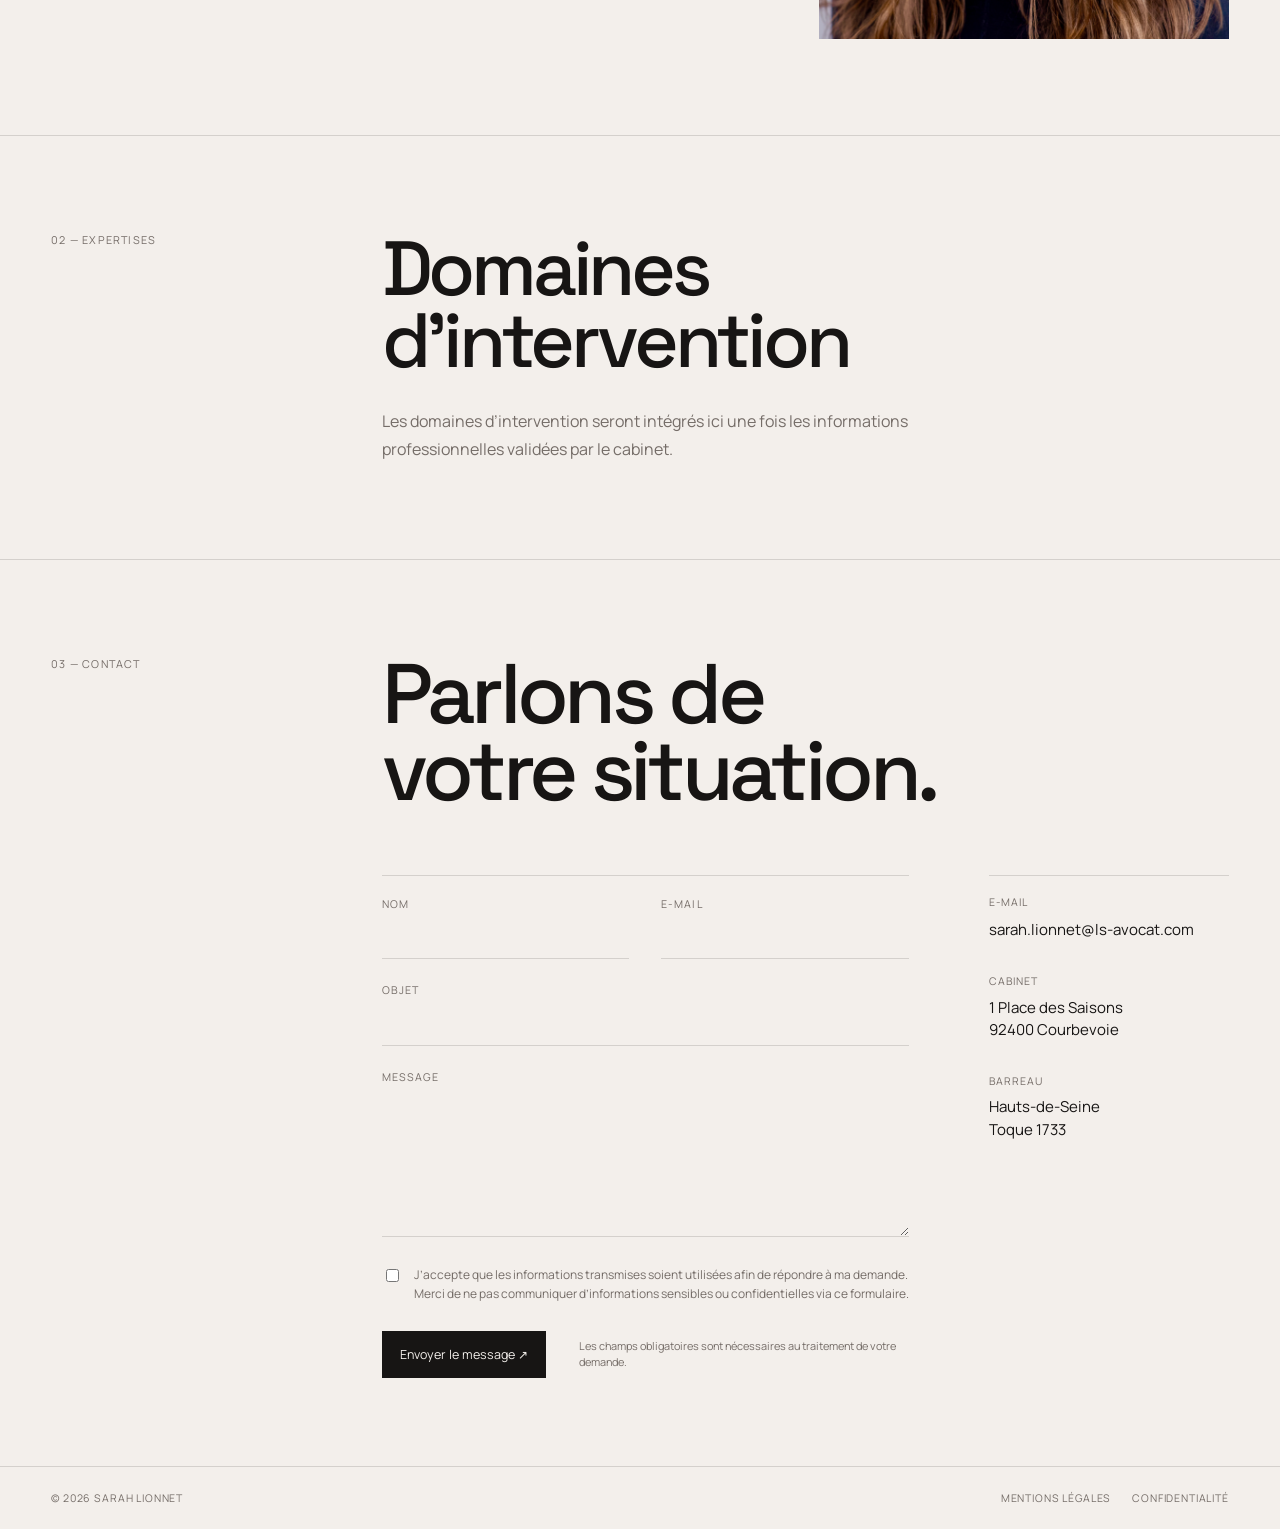
==== commit 917dd526: "Update index.html" ====
--- a/index.html
+++ b/index.html
@@ -3,168 +3,432 @@
 <head>
   <meta charset="utf-8">
   <meta name="viewport" content="width=device-width,initial-scale=1">
-  <meta name="description" content="Maître Sarah Lionnet, avocate au Barreau des Hauts-de-Seine à Courbevoie.">
+
+  <meta
+    name="description"
+    content="Maître Sarah Lionnet, avocate au Barreau des Hauts-de-Seine à Courbevoie."
+  >
+
   <title>Sarah Lionnet — Avocate au Barreau des Hauts-de-Seine</title>
+
   <link rel="stylesheet" href="assets/css/style.css">
 </head>
+
 <body>
-  <a class="skip-link" href="#contenu">Aller au contenu</a>
+
+  <a class="skip-link" href="#contenu">
+    Aller au contenu
+  </a>
+
+
+  <!-- HEADER -->
 
   <header class="site-header">
-    <a class="brand" href="#accueil" aria-label="Retour à l'accueil">
+
+    <a
+      class="brand"
+      href="#accueil"
+      aria-label="Retour à l'accueil"
+    >
       <strong>Sarah Lionnet</strong>
       <span>Avocate</span>
     </a>
 
-    <button class="menu-toggle" type="button" aria-expanded="false" aria-controls="navigation">
+
+    <button
+      class="menu-toggle"
+      type="button"
+      aria-expanded="false"
+      aria-controls="navigation"
+    >
       <span>Menu</span>
     </button>
 
-    <nav id="navigation" class="navigation" aria-label="Navigation principale">
+
+    <nav
+      id="navigation"
+      class="navigation"
+      aria-label="Navigation principale"
+    >
       <a href="#cabinet">Cabinet</a>
       <a href="#expertises">Expertises</a>
       <a href="#contact">Contact</a>
     </nav>
+
   </header>
 
+
   <main id="contenu">
-    <section id="accueil" class="hero">
+
+
+    <!-- HERO -->
+
+    <section
+      id="accueil"
+      class="hero"
+    >
+
       <div class="hero-copy">
-        <p class="eyebrow">Avocate au Barreau des Hauts-de-Seine</p>
+
+        <p class="eyebrow">
+          Avocate au Barreau des Hauts-de-Seine
+        </p>
+
 
         <h1>
           Sarah<br>
           <span>Lionnet</span>
         </h1>
 
+
         <div class="hero-meta">
-          <p>Conseil et défense avec clarté, disponibilité et exigence.</p>
-          <a class="text-link" href="#contact">Prendre contact <span>↘</span></a>
+
+          <p>
+            Conseil et défense avec clarté,
+            disponibilité et exigence.
+          </p>
+
+
+          <a
+            class="text-link"
+            href="#contact"
+          >
+            Prendre contact
+            <span>↘</span>
+          </a>
+
         </div>
-      </div>
+
+      </div>
+
 
       <figure class="hero-image">
-        <img src="images/IMG01.jpg" alt="">
+
+        <img
+          src="images/IMG01.jpg"
+          alt=""
+        >
+
       </figure>
+
     </section>
 
-    <section id="cabinet" class="about section">
-      <div class="section-label">01 — Cabinet</div>
+
+
+    <!-- CABINET -->
+
+    <section
+      id="cabinet"
+      class="about section"
+    >
+
+      <div class="section-label">
+        01 — Cabinet
+      </div>
+
 
       <div class="about-copy">
-        <h2>Une approche directe, précise et attentive.</h2>
+
+        <h2>
+          Une approche directe,
+          précise et attentive.
+        </h2>
+
+
         <p>
-          Maître Sarah Lionnet est avocate au Barreau des Hauts-de-Seine.
-          Elle accompagne ses clients avec une attention particulière portée
-          à la compréhension des enjeux, à la stratégie et à la qualité du dialogue.
+          Maître Sarah Lionnet est avocate au Barreau
+          des Hauts-de-Seine.
+
+          Elle accompagne ses clients avec une attention
+          particulière portée à la compréhension des enjeux,
+          à la stratégie et à la qualité du dialogue.
         </p>
-      </div>
+
+      </div>
+
 
       <figure class="profile-image">
-        <img src="images/IMG02_profil.jpg" alt="Portrait de Maître Sarah Lionnet">
+
+        <img
+          src="images/IMG02_profil.jpg"
+          alt="Portrait de Maître Sarah Lionnet"
+        >
+
       </figure>
+
     </section>
 
-    <section id="expertises" class="expertises section">
-      <div class="section-label">02 — Expertises</div>
+
+
+    <!-- EXPERTISES -->
+
+    <section
+      id="expertises"
+      class="expertises section"
+    >
+
+      <div class="section-label">
+        02 — Expertises
+      </div>
+
 
       <div class="expertise-content">
-        <h2>Domaines<br>d’intervention</h2>
+
+        <h2>
+          Domaines<br>
+          d’intervention
+        </h2>
+
+
         <p>
-          Les domaines d’intervention seront intégrés ici une fois les informations
-          professionnelles validées par le cabinet.
+          Les domaines d’intervention seront intégrés ici
+          une fois les informations professionnelles
+          validées par le cabinet.
         </p>
-      </div>
+
+      </div>
+
     </section>
 
-    <section id="contact" class="contact section">
-      <div class="section-label">03 — Contact</div>
+
+
+    <!-- CONTACT -->
+
+    <section
+      id="contact"
+      class="contact section"
+    >
+
+      <div class="section-label">
+        03 — Contact
+      </div>
+
 
       <div class="contact-copy">
-        <h2>Parlons de<br>votre situation.</h2>
+
+        <h2>
+          Parlons de<br>
+          votre situation.
+        </h2>
+
 
         <div class="contact-layout">
+
+
+          <!-- FORMULAIRE FORMSPREE -->
+
           <form
             class="contact-form"
             action="https://formspree.io/f/REMPLACER_ICI"
             method="POST"
           >
+
+
             <div class="field-row">
+
+
               <div class="field">
-                <label for="nom">Nom</label>
-                <input id="nom" name="nom" type="text" autocomplete="name" required>
+
+                <label for="nom">
+                  Nom
+                </label>
+
+                <input
+                  id="nom"
+                  name="nom"
+                  type="text"
+                  autocomplete="name"
+                  required
+                >
+
               </div>
 
+
+
               <div class="field">
-                <label for="email">E-mail</label>
-                <input id="email" name="email" type="email" autocomplete="email" required>
+
+                <label for="email">
+                  E-mail
+                </label>
+
+                <input
+                  id="email"
+                  name="email"
+                  type="email"
+                  autocomplete="email"
+                  required
+                >
+
               </div>
-            </div>
-
-            <div class="field-row">
-              <div class="field">
-                <label for="telephone">Téléphone <span>(facultatif)</span></label>
-                <input id="telephone" name="telephone" type="tel" autocomplete="tel">
-              </div>
-
-              <div class="field">
-                <label for="objet">Objet</label>
-                <input id="objet" name="objet" type="text" required>
-              </div>
-            </div>
+
+
+            </div>
+
+
+
+            <div class="field">
+
+              <label for="objet">
+                Objet
+              </label>
+
+              <input
+                id="objet"
+                name="objet"
+                type="text"
+                required
+              >
+
+            </div>
+
+
 
             <div class="field field-message">
-              <label for="message">Message</label>
-              <textarea id="message" name="message" rows="6" required></textarea>
-            </div>
-
-            <input type="hidden" name="_subject" value="Nouveau message depuis le site de Sarah Lionnet">
+
+              <label for="message">
+                Message
+              </label>
+
+              <textarea
+                id="message"
+                name="message"
+                rows="6"
+                required
+              ></textarea>
+
+            </div>
+
+
+
+            <input
+              type="hidden"
+              name="_subject"
+              value="Nouveau message depuis le site de Sarah Lionnet"
+            >
+
+
 
             <label class="consent">
-              <input type="checkbox" name="consentement" value="oui" required>
+
+              <input
+                type="checkbox"
+                name="consentement"
+                value="oui"
+                required
+              >
+
               <span>
-                J’accepte que les informations transmises soient utilisées afin de répondre à ma demande.
-                Merci de ne pas communiquer d’informations sensibles ou confidentielles via ce formulaire.
+                J’accepte que les informations transmises
+                soient utilisées afin de répondre à ma demande.
+
+                Merci de ne pas communiquer d’informations
+                sensibles ou confidentielles via ce formulaire.
               </span>
+
             </label>
 
+
+
             <div class="form-actions">
-              <button type="submit">Envoyer le message <span>↗</span></button>
-              <p>Les champs marqués comme obligatoires sont nécessaires au traitement de votre demande.</p>
-            </div>
+
+              <button type="submit">
+                Envoyer le message
+                <span>↗</span>
+              </button>
+
+
+              <p>
+                Les champs obligatoires sont nécessaires
+                au traitement de votre demande.
+              </p>
+
+            </div>
+
+
           </form>
 
+
+
+          <!-- INFORMATIONS CABINET -->
+
           <div class="contact-details">
+
+
             <div>
-              <span>Téléphone</span>
-              <a href="tel:+33613711966">06 13 71 19 66</a>
-            </div>
+
+              <span>E-mail</span>
+
+              <a href="mailto:sarah.lionnet@ls-avocat.com">
+                sarah.lionnet@ls-avocat.com
+              </a>
+
+            </div>
+
+
+
             <div>
-              <span>E-mail</span>
-              <a href="mailto:sarah.lionnet@ls-avocat.com">sarah.lionnet@ls-avocat.com</a>
-            </div>
+
+              <span>Cabinet</span>
+
+              <address>
+                1 Place des Saisons<br>
+                92400 Courbevoie
+              </address>
+
+            </div>
+
+
+
             <div>
-              <span>Cabinet</span>
-              <address>1 Place des Saisons<br>92400 Courbevoie</address>
-            </div>
-            <div>
+
               <span>Barreau</span>
-              <p>Hauts-de-Seine<br>Toque 1733</p>
-            </div>
+
+              <p>
+                Hauts-de-Seine<br>
+                Toque 1733
+              </p>
+
+            </div>
+
+
           </div>
+
         </div>
-      </div>
+
+      </div>
+
     </section>
+
   </main>
 
+
+
+  <!-- FOOTER -->
+
   <footer class="site-footer">
-    <div>© <span id="year"></span> Sarah Lionnet</div>
+
+    <div>
+      © <span id="year"></span>
+      Sarah Lionnet
+    </div>
+
+
     <div class="footer-links">
-      <a href="mentions-legales.html">Mentions légales</a>
-      <a href="confidentialite.html">Confidentialité</a>
+
+      <a href="mentions-legales.html">
+        Mentions légales
+      </a>
+
+      <a href="confidentialite.html">
+        Confidentialité
+      </a>
+
     </div>
+
   </footer>
 
+
   <script src="assets/js/main.js"></script>
+
 </body>
 </html>
--- a/assets/css/style.css
+++ b/assets/css/style.css
@@ -205,13 +205,118 @@
   font-size:clamp(3.2rem,6.6vw,6.8rem);
   line-height:.92;
 }
+.contact-layout{
+  margin-top:4rem;
+  display:grid;
+  grid-template-columns:minmax(0,1.45fr) minmax(240px,.55fr);
+  gap:5rem;
+  align-items:start;
+}
+
+.contact-form{
+  border-top:1px solid var(--line);
+  padding-top:1.3rem;
+}
+
+.field-row{
+  display:grid;
+  grid-template-columns:1fr 1fr;
+  gap:1.4rem 2rem;
+}
+
+.field{
+  margin-bottom:1.5rem;
+}
+
+.field label{
+  display:block;
+  margin-bottom:.55rem;
+  font-size:.67rem;
+  text-transform:uppercase;
+  letter-spacing:.1em;
+  color:var(--muted);
+}
+
+.field label span{
+  text-transform:none;
+  letter-spacing:0;
+}
+
+.field input,
+.field textarea{
+  width:100%;
+  border:0;
+  border-bottom:1px solid var(--line);
+  background:transparent;
+  border-radius:0;
+  padding:.35rem 0 .75rem;
+  color:var(--ink);
+  font:inherit;
+  font-size:.95rem;
+  outline:none;
+  transition:border-color .2s ease;
+}
+
+.field textarea{
+  resize:vertical;
+  min-height:140px;
+}
+
+.field input:focus,
+.field textarea:focus{
+  border-color:var(--ink);
+}
+
+.consent{
+  display:grid;
+  grid-template-columns:auto 1fr;
+  gap:.75rem;
+  align-items:start;
+  margin-top:.5rem;
+  color:var(--muted);
+  font-size:.75rem;
+  line-height:1.55;
+}
+
+.consent input{
+  margin-top:.2rem;
+}
+
+.form-actions{
+  margin-top:1.7rem;
+  display:flex;
+  gap:1.5rem;
+  align-items:center;
+  justify-content:space-between;
+}
+
+.form-actions button{
+  border:0;
+  background:var(--ink);
+  color:var(--paper);
+  padding:.95rem 1.15rem;
+  font:inherit;
+  font-size:.78rem;
+  cursor:pointer;
+  transition:opacity .2s ease;
+}
+
+.form-actions button:hover{opacity:.72}
+
+.form-actions p{
+  margin:0;
+  max-width:330px;
+  color:var(--muted);
+  font-size:.68rem;
+  line-height:1.5;
+}
+
 .contact-details{
-  margin-top:4rem;
   padding-top:1.2rem;
   border-top:1px solid var(--line);
   display:grid;
-  grid-template-columns:repeat(2,1fr);
-  gap:2.2rem 3.5rem;
+  grid-template-columns:1fr;
+  gap:2rem;
 }
 .contact-details span{
   display:block;
@@ -305,6 +410,9 @@
     gap:1.3rem;
   }
   .section{padding-top:76px;padding-bottom:76px}
+  .contact-layout{grid-template-columns:1fr;gap:3rem}
+  .field-row{grid-template-columns:1fr}
+  .form-actions{align-items:flex-start;flex-direction:column}
   .contact-details{grid-template-columns:1fr}
   .site-footer{flex-direction:column}
 }
